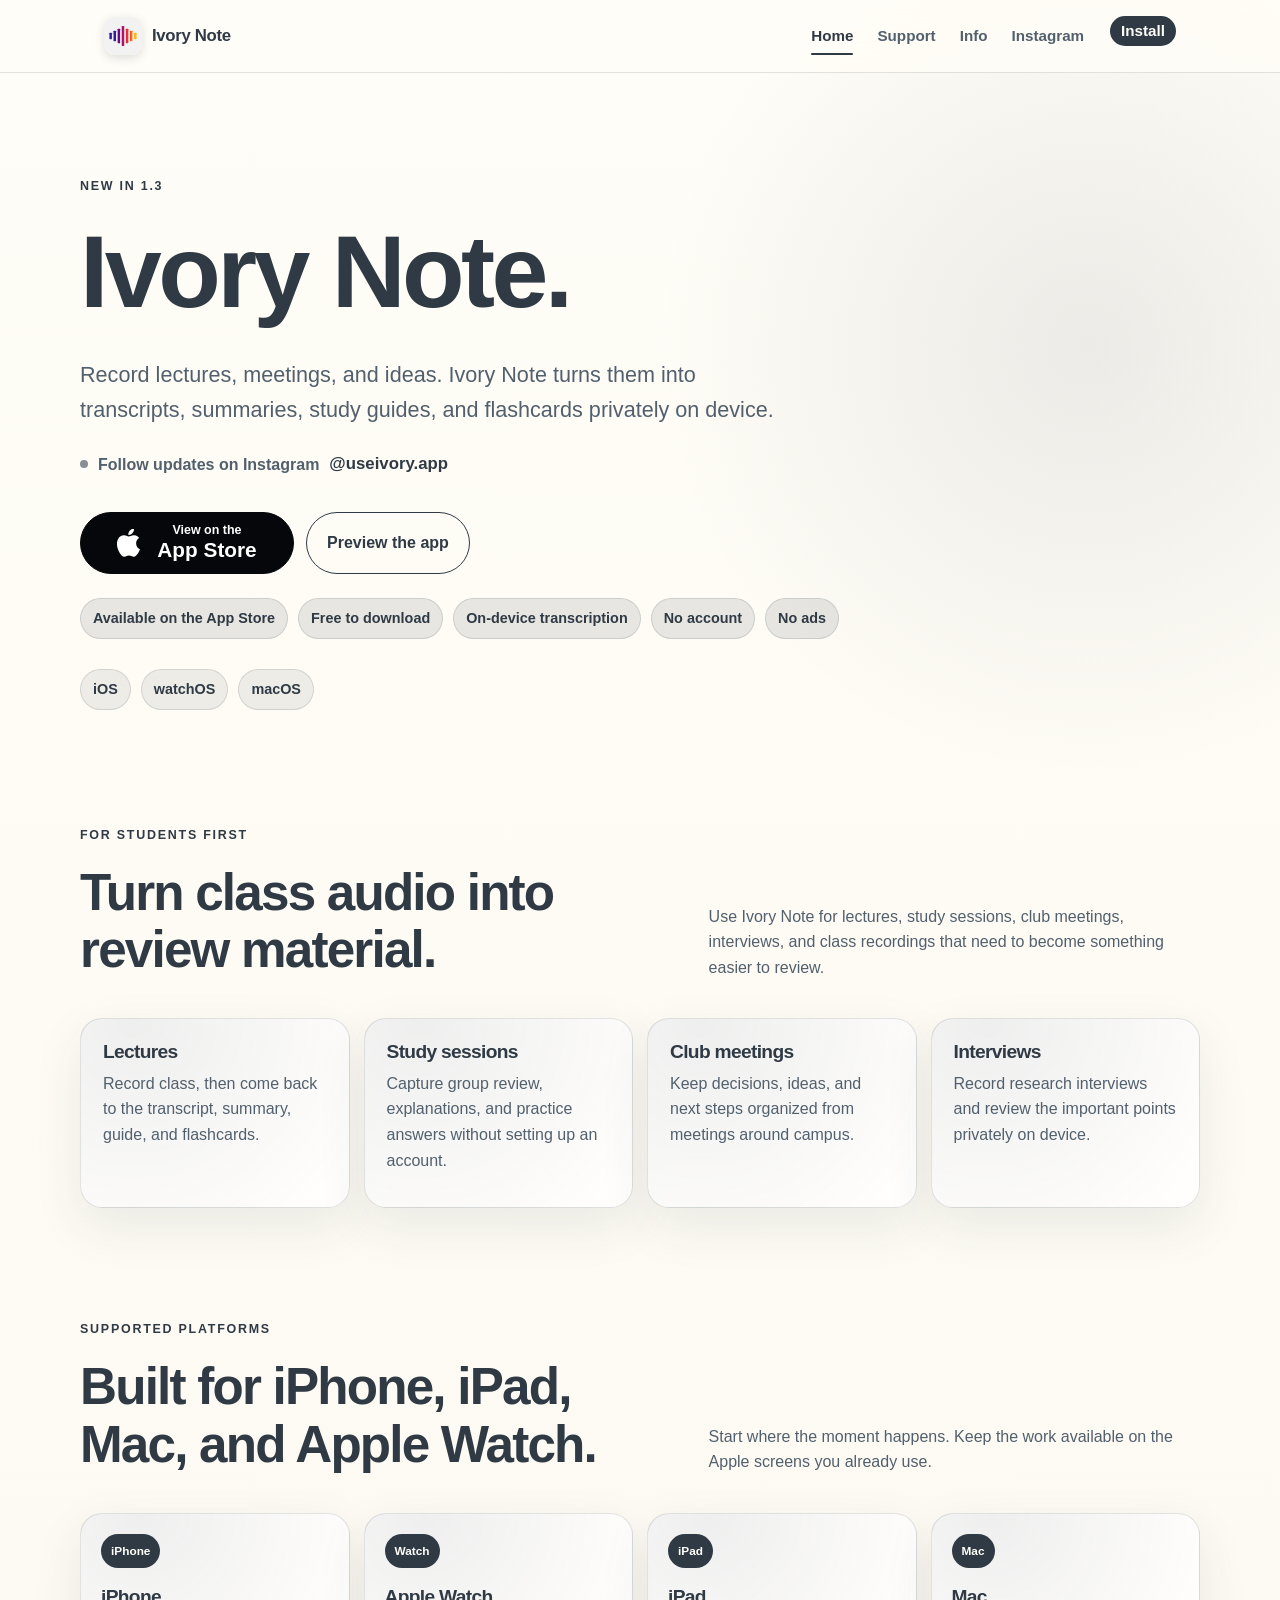
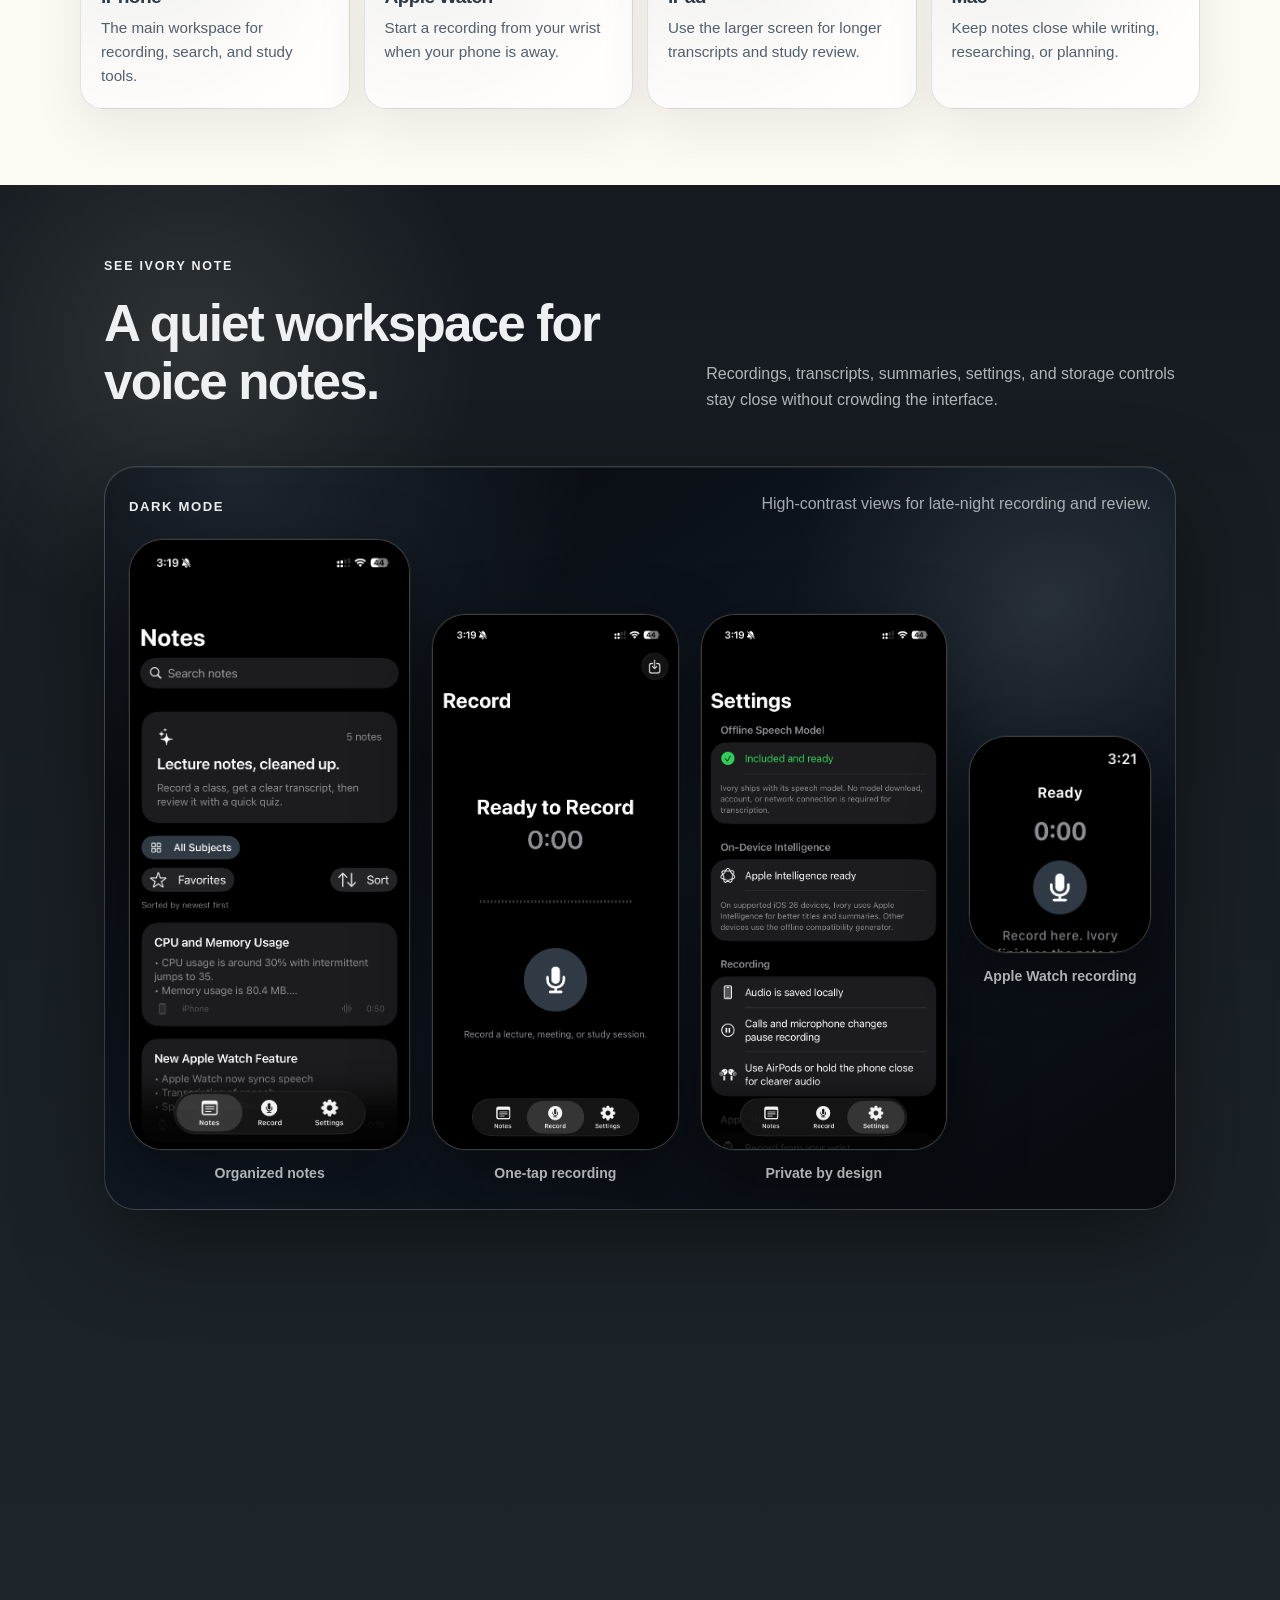
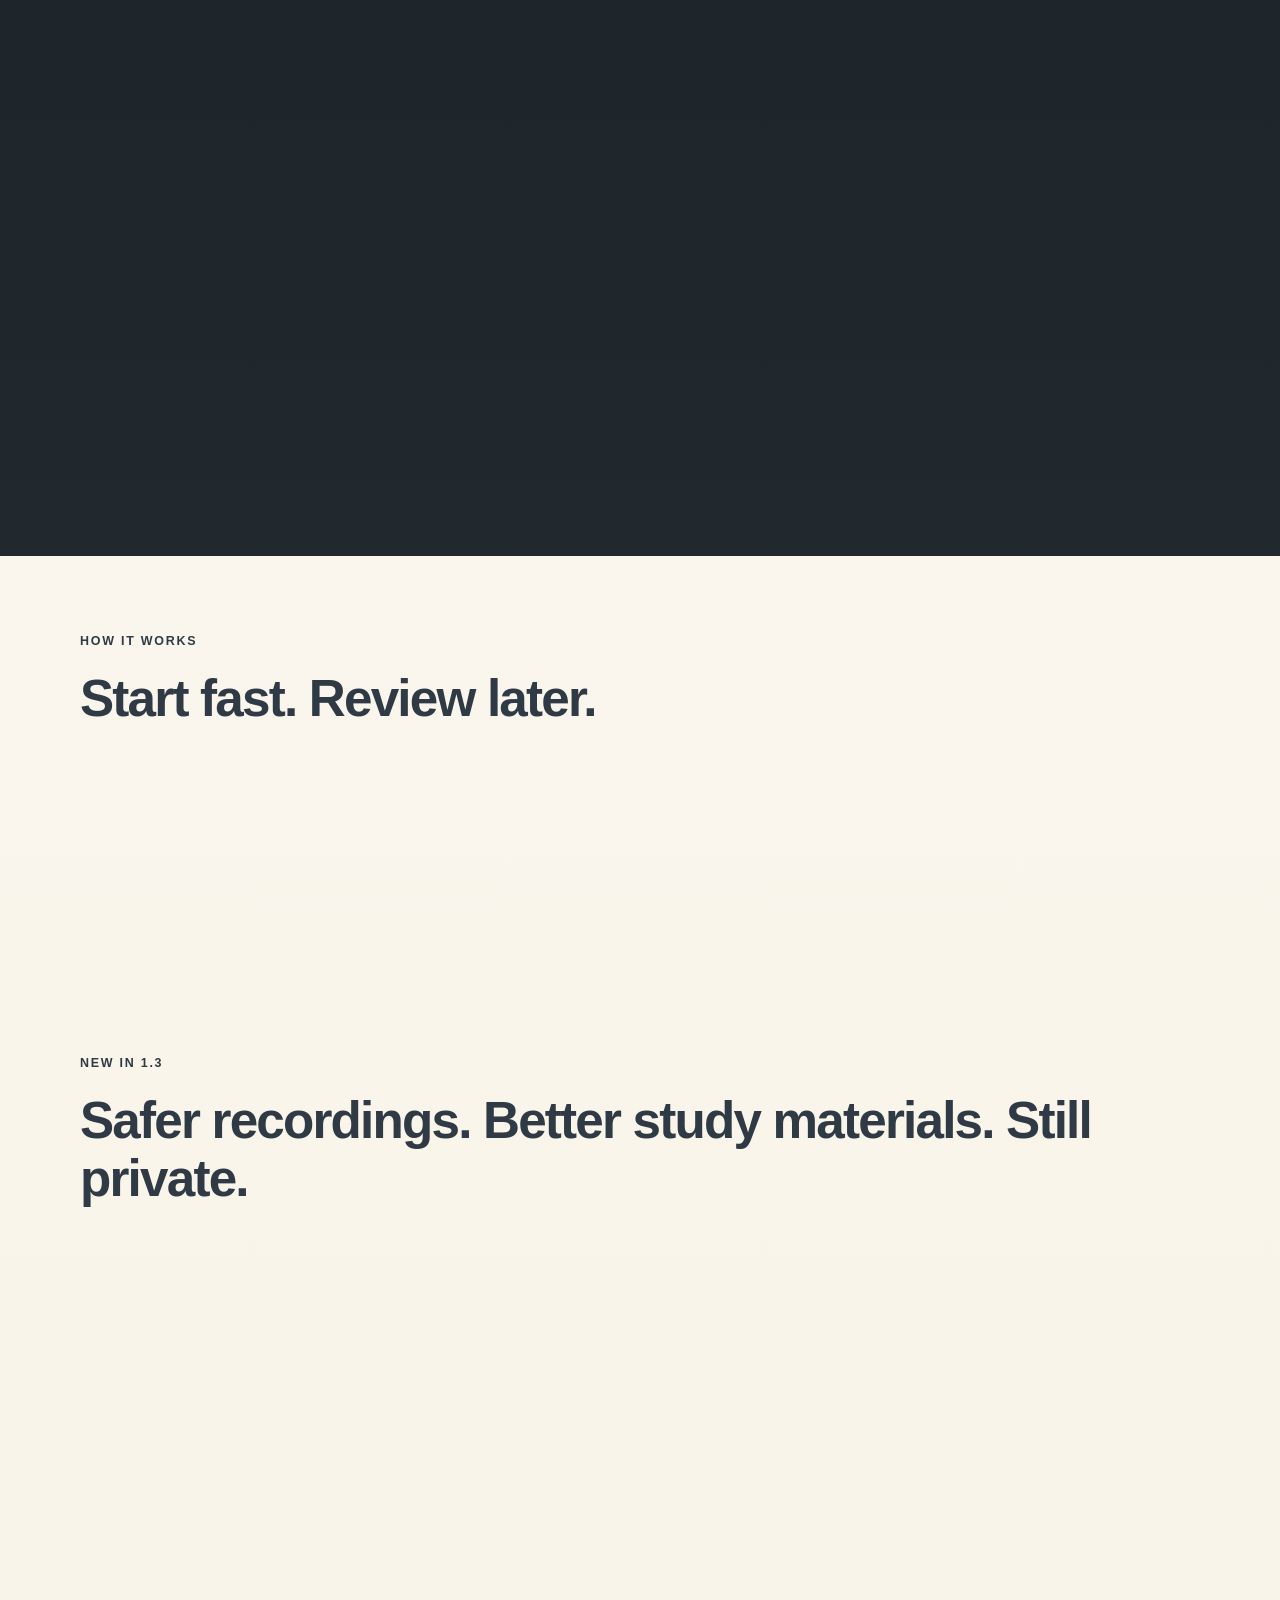
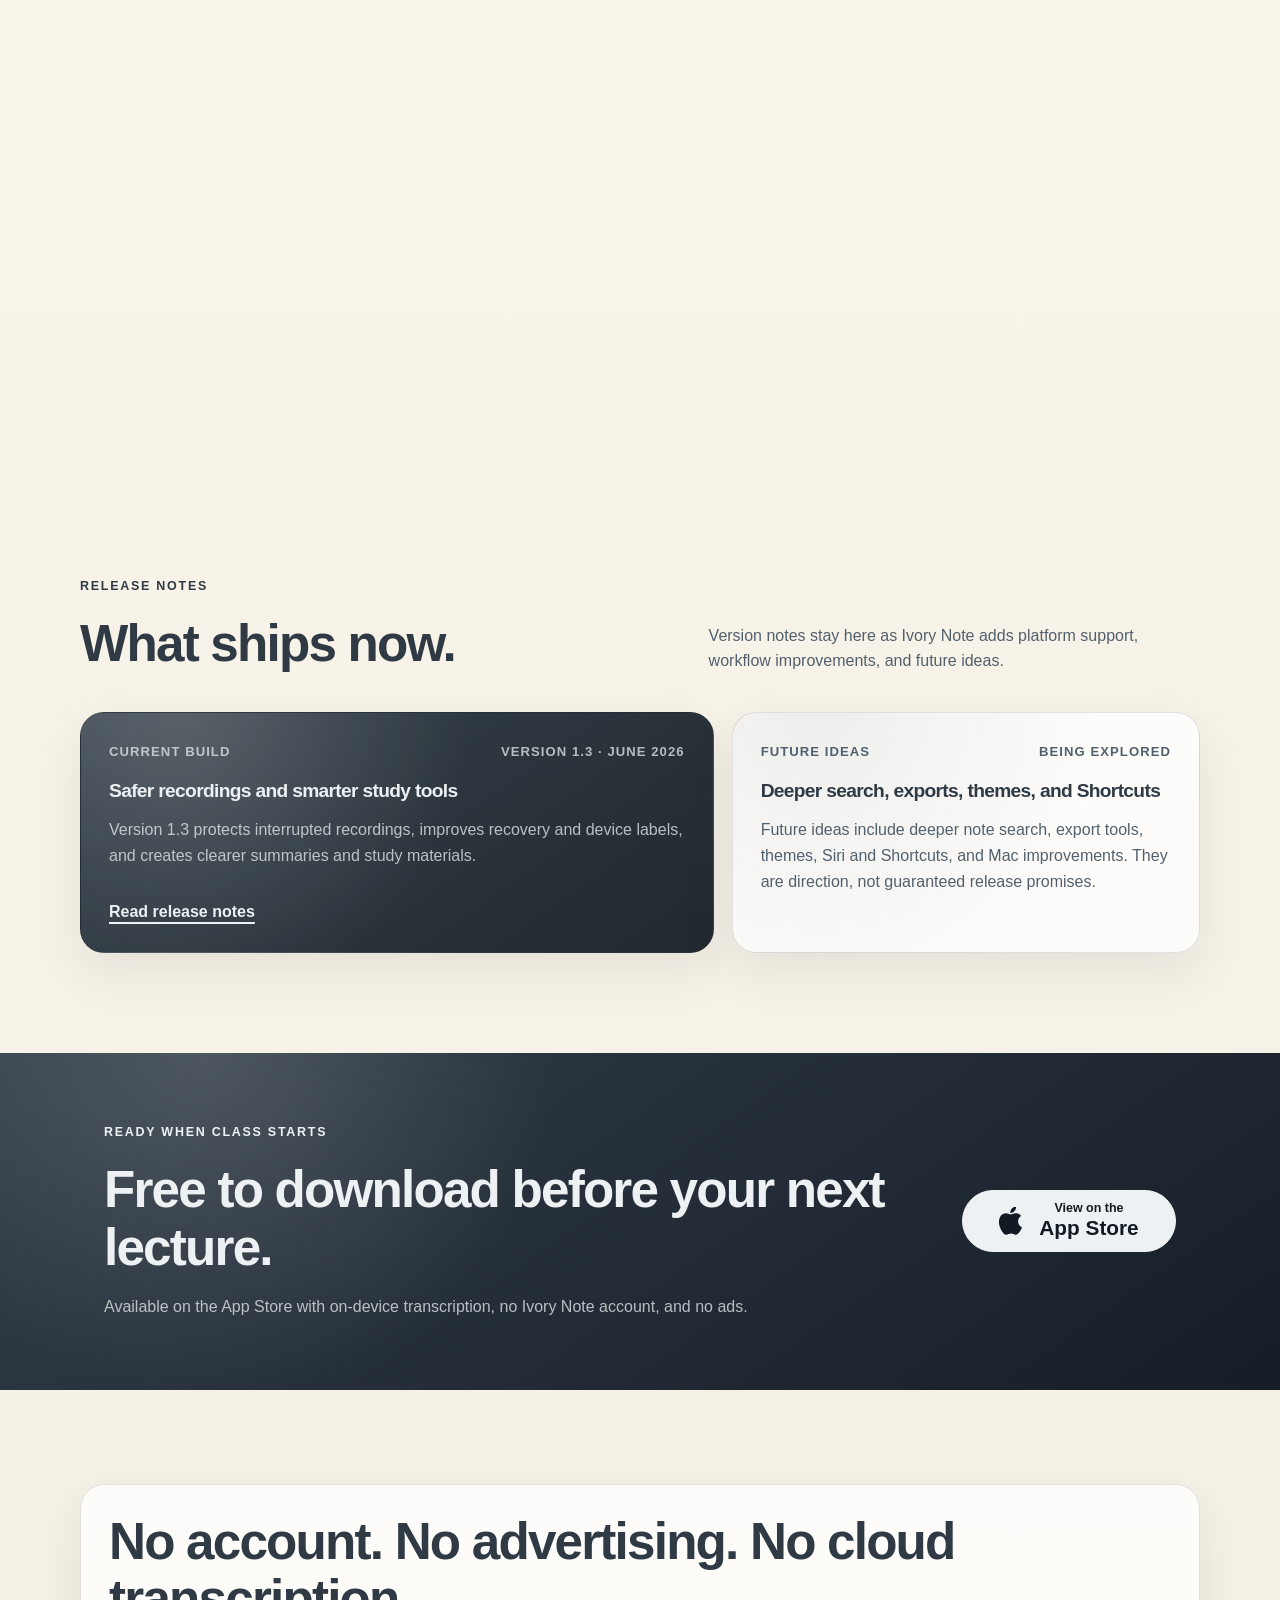
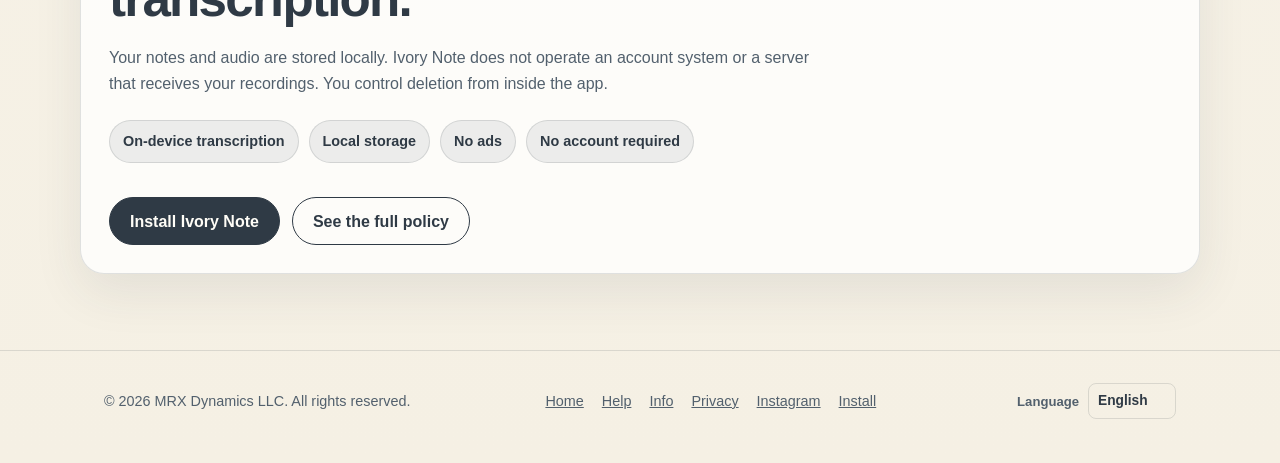
==== Website/index.html @ 7b474185 "Refine Instagram hero link" ====
<!doctype html>
<html lang="en">
<head>
    <!-- Google tag (gtag.js) -->
    <script async src="https://www.googletagmanager.com/gtag/js?id=GT-MQB8L4ZM"></script>
    <script>
        window.dataLayer = window.dataLayer || [];
        function gtag(){dataLayer.push(arguments);}
        gtag('js', new Date());

        gtag('config', 'GT-MQB8L4ZM');
    </script>
    <meta charset="utf-8">
    <meta name="viewport" content="width=device-width, initial-scale=1">
    <meta name="description" content="Install Ivory Note 1.3, a private multilingual voice-notes app for lectures, meetings, ideas, transcripts, summaries, study guides, and flashcards on device.">
    <meta name="theme-color" content="#2F3A45">
    <title>Ivory Note: Private Multilingual Voice Notes On-Device</title>
    <link rel="canonical" href="https://useivory.app/">
    <script type="application/ld+json">
        [
            {
                "@context": "https://schema.org",
                "@type": "WebPage",
                "url": "https://useivory.app/",
                "name": "Ivory Note: Private Multilingual Voice Notes On-Device",
                "inLanguage": "en-US",
                "image": "https://useivory.app/favicon-512.png?v=3",
                "description": "Install Ivory Note 1.3, a private multilingual voice-notes app for lectures, meetings, ideas, transcripts, summaries, study guides, and flashcards on device.",
                "potentialAction": {
                    "@type": "ViewAction",
                    "target": "https://useivory.app/"
                }
            },
            {
                "@context": "https://schema.org",
                "@type": "SoftwareApplication",
                "url": "https://useivory.app/",
                "name": "Ivory Note",
                "image": "https://useivory.app/favicon-512.png?v=3",
                "description": "Ivory Note is a private multilingual voice-notes app for lectures, meetings, ideas, transcripts, summaries, study guides, and flashcards kept on device.",
                "featureList": [
                    "Lecture and class recording",
                    "Private multilingual voice notes",
                    "Safer recording recovery",
                    "Transcript summaries",
                    "Study guides and flashcards",
                    "On-device study tools",
                    "Resume interrupted audio",
                    "No account required",
                    "No ads",
                    "Cross-platform support across Apple devices"
                ],
                "operatingSystem": "iOS, iPadOS, macOS, watchOS",
                "softwareVersion": "1.3",
                "applicationCategory": "Productivity",
                "sameAs": [
                    "https://www.instagram.com/useivory.app/"
                ]
            }
        ]
    </script>
    <link rel="icon" type="image/png" sizes="48x48" href="/favicon-48.png?v=3">
    <link rel="icon" type="image/png" sizes="192x192" href="/favicon-192.png?v=3">
    <link rel="apple-touch-icon" sizes="180x180" href="/apple-touch-icon.png?v=3">
    <link rel="manifest" href="/site.webmanifest?v=3">
    <link rel="sitemap" type="application/xml" href="/sitemap.xml">
    <link rel="alternate" type="text/plain" href="/llms.txt" title="llms.txt">
    <link rel="stylesheet" href="styles.css">
    <script src="localize.js" defer></script>
</head>
<body>
    <header class="site-header">
        <nav class="nav shell" aria-label="Main navigation">
            <a class="brand" href="/">
                <img class="brand-mark" src="Ivory-1.1.svg" alt="">
                Ivory Note
            </a>
            <div class="nav-links">
                <a data-i18n="nav.home" aria-current="page" href="/">Home</a>
                <a data-i18n="nav.support" href="/help">Help</a>
                <a href="/info">Info</a>
                <a href="https://www.instagram.com/useivory.app/" rel="me noopener">Instagram</a>
                <a class="nav-install" href="https://apps.apple.com/us/app/ivory-note/id6780518969">Install</a>
            </div>
        </nav>
    </header>

    <main>
        <section class="hero shell">
            <p class="eyebrow" data-i18n="home.new">New in Ivory Note 1.3</p>
            <h1>Ivory Note.</h1>
            <p class="lede" data-i18n="home.lede">
                Record lectures, meetings, and ideas. Ivory Note turns them into transcripts, summaries, study guides, and flashcards privately on device.
            </p>
            <a class="hero-social" href="https://www.instagram.com/useivory.app/" rel="me noopener" aria-label="Follow Ivory Note on Instagram at useivory.app">
                <span>Follow updates on Instagram</span>
                <strong>@useivory.app</strong>
            </a>
            <div class="actions">
                <a class="button app-store-button" href="https://apps.apple.com/us/app/ivory-note/id6780518969" aria-label="Download Ivory Note on the App Store">
                    <svg class="app-store-logo" viewBox="0 0 24 24" aria-hidden="true">
                        <path d="M16.42 12.36c-.03-3.05 2.49-4.51 2.6-4.58-1.42-2.08-3.64-2.37-4.42-2.4-1.88-.19-3.67 1.1-4.62 1.1-.96 0-2.44-1.07-4.01-1.04-2.06.03-3.96 1.2-5.02 3.04-2.14 3.72-.55 9.23 1.54 12.24 1.02 1.47 2.24 3.12 3.84 3.06 1.54-.06 2.12-.99 3.98-.99 1.86 0 2.38.99 4.01.96 1.65-.03 2.7-1.5 3.71-2.98 1.17-1.71 1.65-3.37 1.68-3.45-.04-.02-3.25-1.25-3.29-4.96ZM13.36 3.39c.85-1.03 1.42-2.46 1.26-3.89-1.22.05-2.7.81-3.57 1.84-.79.91-1.48 2.37-1.29 3.77 1.36.11 2.75-.69 3.6-1.72Z"/>
                    </svg>
                    <span class="app-store-copy">
                        <span class="app-store-kicker" data-app-store-kicker>Download on the</span>
                        <strong data-app-store-title>App Store</strong>
                    </span>
                </a>
                <a class="button secondary" href="#screenshots">Preview the app</a>
            </div>
            <div class="trust-strip" aria-label="Ivory Note trust signals">
                <span data-i18n="trust.appStore">Available on the App Store</span>
                <span data-i18n="trust.free">Free to download</span>
                <span data-i18n="trust.onDevice">On-device transcription</span>
                <span data-i18n="trust.noAccount">No account</span>
                <span data-i18n="trust.noAds">No ads</span>
            </div>
            <div class="availability-strip" aria-label="App availability">
                <span>iOS</span>
                <span>watchOS</span>
                <span>macOS</span>
            </div>
        </section>

        <section class="section shell student-section" aria-labelledby="students">
            <div class="section-heading">
                <div>
                    <p class="eyebrow" data-i18n="home.students.eyebrow">For students first</p>
                    <h2 id="students" data-i18n="home.students.title">Turn class audio into review material.</h2>
                </div>
                <p class="section-copy" data-i18n="home.students.body">
                    Use Ivory Note for lectures, study sessions, club meetings, interviews,
                    and class recordings that need to become something easier to review.
                </p>
            </div>
            <div class="student-grid">
                <article class="student-card">
                    <h3 data-i18n="home.students.lecture.title">Lectures</h3>
                    <p data-i18n="home.students.lecture.body">Record class, then come back to the transcript, summary, guide, and flashcards.</p>
                </article>
                <article class="student-card">
                    <h3 data-i18n="home.students.study.title">Study sessions</h3>
                    <p data-i18n="home.students.study.body">Capture group review, explanations, and practice answers without setting up an account.</p>
                </article>
                <article class="student-card">
                    <h3 data-i18n="home.students.clubs.title">Club meetings</h3>
                    <p data-i18n="home.students.clubs.body">Keep decisions, ideas, and next steps organized from meetings around campus.</p>
                </article>
                <article class="student-card">
                    <h3 data-i18n="home.students.interviews.title">Interviews</h3>
                    <p data-i18n="home.students.interviews.body">Record research interviews and review the important points privately on device.</p>
                </article>
            </div>
        </section>

        <section class="section shell platforms-section" aria-labelledby="platforms">
            <div class="section-heading">
                <div>
                    <p class="eyebrow">Supported platforms</p>
                    <h2 id="platforms">Built for iPhone, iPad, Mac, and Apple Watch.</h2>
                </div>
                <p class="section-copy">
                    Start where the moment happens. Keep the work available on the
                    Apple screens you already use.
                </p>
            </div>
            <div class="platform-grid" aria-label="Supported Apple platforms">
                <article class="platform-card">
                    <span class="platform-icon" aria-hidden="true">iPhone</span>
                    <h3>iPhone</h3>
                    <p>The main workspace for recording, search, and study tools.</p>
                </article>
                <article class="platform-card">
                    <span class="platform-icon" aria-hidden="true">Watch</span>
                    <h3>Apple Watch</h3>
                    <p>Start a recording from your wrist when your phone is away.</p>
                </article>
                <article class="platform-card">
                    <span class="platform-icon" aria-hidden="true">iPad</span>
                    <h3>iPad</h3>
                    <p>Use the larger screen for longer transcripts and study review.</p>
                </article>
                <article class="platform-card">
                    <span class="platform-icon" aria-hidden="true">Mac</span>
                    <h3>Mac</h3>
                    <p>Keep notes close while writing, researching, or planning.</p>
                </article>
            </div>
        </section>

        <section class="section screenshots-section" aria-labelledby="screenshots">
            <div class="shell">
                <div class="section-heading screenshots-heading">
                    <div>
                        <p class="eyebrow">See Ivory Note</p>
                        <h2 id="screenshots">A quiet workspace for voice notes.</h2>
                    </div>
                    <p class="section-copy">
                        Recordings, transcripts, summaries, settings, and storage
                        controls stay close without crowding the interface.
                    </p>
                </div>
                <div class="theme-showcase">
                    <div class="theme-panel theme-panel-dark">
                        <div class="theme-panel-header">
                            <p class="theme-eyebrow">Dark mode</p>
                            <p>High-contrast views for late-night recording and review.</p>
                        </div>
                        <div class="screenshots-grid dark-shots">
                            <figure class="phone-shot phone-shot-featured">
                                <img
                                    src="assets/screenshots/ivory-notes.png"
                                    alt="Ivory Note dark mode notes screen showing search, filters, and a list of saved notes."
                                    width="1206"
                                    height="2622"
                                >
                                <figcaption>Organized notes</figcaption>
                            </figure>
                            <figure class="phone-shot">
                                <img
                                    src="assets/screenshots/ivory-record.png"
                                    alt="Ivory Note dark mode record screen ready to start a new voice recording."
                                    width="1206"
                                    height="2622"
                                    loading="lazy"
                                >
                                <figcaption>One-tap recording</figcaption>
                            </figure>
                            <figure class="phone-shot">
                                <img
                                    src="assets/screenshots/ivory-settings.png"
                                    alt="Ivory Note dark mode settings screen showing offline speech model, on-device intelligence, and recording settings."
                                    width="1206"
                                    height="2622"
                                    loading="lazy"
                                >
                                <figcaption>Private by design</figcaption>
                            </figure>
                            <figure class="watch-shot">
                                <img
                                    src="assets/screenshots/ivory-watch.png"
                                    alt="Ivory Note Apple Watch recording screen ready to record."
                                    width="374"
                                    height="446"
                                    loading="lazy"
                                >
                                <figcaption>Apple Watch recording</figcaption>
                            </figure>
                        </div>
                    </div>
                    <div class="theme-panel theme-panel-light">
                        <div class="theme-panel-header">
                            <p class="theme-eyebrow">Light mode</p>
                            <p>The same focused workflow in a bright interface.</p>
                        </div>
                        <div class="screenshots-grid light-shots">
                            <figure class="phone-shot">
                                <img
                                    src="assets/screenshots/ivory-notes-light.png"
                                    alt="Ivory Note light mode notes screen showing search, filters, and saved notes."
                                    width="1206"
                                    height="2622"
                                    loading="lazy"
                                >
                                <figcaption>Notes in light mode</figcaption>
                            </figure>
                            <figure class="phone-shot">
                                <img
                                    src="assets/screenshots/ivory-record-light.png"
                                    alt="Ivory Note light mode record screen ready to start a new voice recording."
                                    width="1206"
                                    height="2622"
                                    loading="lazy"
                                >
                                <figcaption>Recording in light mode</figcaption>
                            </figure>
                            <figure class="phone-shot">
                                <img
                                    src="assets/screenshots/ivory-settings-light.png"
                                    alt="Ivory Note light mode settings screen showing offline speech model and recording settings."
                                    width="1206"
                                    height="2622"
                                    loading="lazy"
                                >
                                <figcaption>Settings in light mode</figcaption>
                            </figure>
                        </div>
                    </div>
                </div>
            </div>
        </section>

        <section class="section shell" aria-labelledby="how-it-works">
            <p class="eyebrow">How it works</p>
            <h2 id="how-it-works">Start fast. Review later.</h2>
            <div class="steps">
                <article class="step-card">
                    <span class="step-number">1</span>
                    <h3>Record</h3>
                    <p>Tap record before a lecture, study session, club meeting, interview, or quick idea.</p>
                </article>
                <article class="step-card">
                    <span class="step-number">2</span>
                    <h3>Transcribe</h3>
                    <p>Speech becomes text on device, with no Ivory Note account.</p>
                </article>
                <article class="step-card">
                    <span class="step-number">3</span>
                    <h3>Review</h3>
                    <p>Use the transcript, summary, study guide, and flashcards.</p>
                </article>
            </div>
        </section>

        <section class="section shell" aria-labelledby="built-for">
            <p class="eyebrow" data-i18n="home.new">New in 1.3</p>
            <h2 id="built-for" data-i18n="home.featuresTitle">Safer recordings. Better study materials. Still private.</h2>
            <div class="grid">
                <article class="card">
                    <h3 data-i18n="home.feature.transcription.title">Recording recovery</h3>
                    <p data-i18n="home.feature.transcription.body">Keep recording when you leave the app. After an interruption, resume or save without losing your audio.</p>
                </article>
                <article class="card">
                    <h3 data-i18n="home.feature.titles.title">Sharper study materials</h3>
                    <p data-i18n="home.feature.titles.body">Improved titles, summaries, study guides, and flashcards focus on the most useful parts of your recording.</p>
                </article>
                <article class="card">
                    <h3 data-i18n="home.feature.languages.title">Correct device details</h3>
                    <p data-i18n="home.feature.languages.body">Recordings made on iPad are now identified correctly, with clearer source information across your notes.</p>
                </article>
            </div>
        </section>

        <section class="section shell" aria-labelledby="preview">
            <div class="section-heading">
                <div>
                    <p class="eyebrow">Preview</p>
                    <h2 id="preview">More than an audio file.</h2>
                </div>
                <p class="section-copy">
                    Each note keeps the context you need: source, duration,
                    transcript, summary, and study tools.
                </p>
            </div>
            <div class="preview-grid">
                <article class="screen-card large-screen">
                    <div class="screen-topline">
                        <span>Today</span>
                        <span>iPhone</span>
                    </div>
                    <h3>History lecture</h3>
                    <p>Summary, transcript, duration, file size, source, and study tools stay together.</p>
                    <div class="waveform" aria-hidden="true">
                        <span></span><span></span><span></span><span></span><span></span><span></span>
                    </div>
                </article>
                <article class="screen-card">
                    <h3>Sort by subject</h3>
                    <p>Keep classes, club meetings, interviews, ideas, and personal notes easy to browse.</p>
                </article>
                <article class="screen-card">
                    <h3>Watch recording</h3>
                    <p>Start on Apple Watch, then send the audio back to iPhone for review.</p>
                </article>
            </div>
        </section>

        <section class="section shell release-summary" aria-labelledby="versions">
            <div class="section-heading">
                <div>
                    <p class="eyebrow">Release notes</p>
                    <h2 id="versions">What ships now.</h2>
                </div>
                <p class="section-copy">
                    Version notes stay here as Ivory Note adds platform support,
                    workflow improvements, and future ideas.
                </p>
            </div>
            <div class="version-grid">
                <article class="version-card version-card-featured">
                    <div class="version-meta">
                        <span data-i18n="release.current">Current build</span>
                        <span data-i18n="release.version">Version 1.3 · June 2026</span>
                    </div>
                    <h3 data-i18n="release.title">Safer recordings and smarter study tools</h3>
                    <p data-i18n="release.body">
                        Version 1.3 protects interrupted recordings, improves recovery and
                        device labels, and creates clearer summaries and study materials.
                    </p>
                    <a class="text-link" href="/info#versions">Read release notes</a>
                </article>
                <article class="version-card">
                    <div class="version-meta">
                        <span data-i18n="future.label">Future ideas</span>
                        <span data-i18n="future.status">Being explored</span>
                    </div>
                    <h3 data-i18n="future.title">Deeper search, exports, themes, and Shortcuts</h3>
                    <p>
                        Future ideas include deeper note search, export tools, themes,
                        Siri and Shortcuts, and Mac improvements. They are direction,
                        not guaranteed release promises.
                    </p>
                </article>
            </div>
        </section>

        <section class="section install-band" aria-labelledby="install-now">
            <div class="shell install-band-inner">
                <div>
                    <p class="eyebrow">Ready when class starts</p>
                    <h2 id="install-now">Free to download before your next lecture.</h2>
                    <p class="section-copy">
                        Available on the App Store with on-device transcription, no
                        Ivory Note account, and no ads.
                    </p>
                </div>
                <a class="button app-store-button app-store-button-light" href="https://apps.apple.com/us/app/ivory-note/id6780518969" aria-label="Download Ivory Note on the App Store">
                    <svg class="app-store-logo" viewBox="0 0 24 24" aria-hidden="true">
                        <path d="M16.42 12.36c-.03-3.05 2.49-4.51 2.6-4.58-1.42-2.08-3.64-2.37-4.42-2.4-1.88-.19-3.67 1.1-4.62 1.1-.96 0-2.44-1.07-4.01-1.04-2.06.03-3.96 1.2-5.02 3.04-2.14 3.72-.55 9.23 1.54 12.24 1.02 1.47 2.24 3.12 3.84 3.06 1.54-.06 2.12-.99 3.98-.99 1.86 0 2.38.99 4.01.96 1.65-.03 2.7-1.5 3.71-2.98 1.17-1.71 1.65-3.37 1.68-3.45-.04-.02-3.25-1.25-3.29-4.96ZM13.36 3.39c.85-1.03 1.42-2.46 1.26-3.89-1.22.05-2.7.81-3.57 1.84-.79.91-1.48 2.37-1.29 3.77 1.36.11 2.75-.69 3.6-1.72Z"/>
                    </svg>
                    <span class="app-store-copy">
                        <span class="app-store-kicker" data-app-store-kicker>Download on the</span>
                        <strong data-app-store-title>App Store</strong>
                    </span>
                </a>
            </div>
        </section>

        <section class="section shell" aria-labelledby="privacy-first">
            <div class="card">

                <h2 id="privacy-first" data-i18n="home.privacy.title">Private by default.</h2>
                <p class="section-copy" data-i18n="home.privacy.body">
                    Your audio and notes stay local. Ivory Note has no account
                    system, no ads, and no server that receives your recordings.
                </p>
                <div class="privacy-proof" aria-label="Privacy highlights">
                    <span>On-device transcription</span>
                    <span>Local storage</span>
                    <span>No ads</span>
                    <span>No account required</span>
                </div>
                <div class="actions">
                    <a class="button primary" href="https://apps.apple.com/us/app/ivory-note/id6780518969">Install Ivory Note</a>
                    <a class="button secondary" data-i18n="home.privacy.link" href="/privacy">See the full policy</a>
                </div>
            </div>
        </section>
    </main>

    <a class="sticky-install" href="https://apps.apple.com/us/app/ivory-note/id6780518969">Install Ivory Note</a>

    <footer class="site-footer">
        <div class="footer-row shell">
            <span>© 2026 MRX Dynamics LLC. All rights reserved.</span>
            <div class="footer-links">
                <a href="/">Home</a>
                <a href="/help">Help</a>
                <a href="/info">Info</a>
                <a href="/privacy">Privacy</a>
                <a href="https://www.instagram.com/useivory.app/" rel="me noopener">Instagram</a>
                <a href="https://apps.apple.com/us/app/ivory-note/id6780518969">Install</a>
            </div>
            <label class="footer-language">
                <span>Language</span>
                <select data-language-picker aria-label="Website language">
                    <option value="en">English</option><option value="es">Español</option><option value="fr">Français</option><option value="de">Deutsch</option><option value="pt">Português</option><option value="zh-Hans">简体中文</option><option value="ru">Русский</option>
                </select>
            </label>
        </div>
    </footer>
    <script src="motion.js"></script>
</body>
</html>
---- Website/styles.css ----
:root {
    color-scheme: light dark;
    --ink: #2f3a45;
    --ink-soft: #52606d;
    --paper: #fffdf7;
    --paper-deep: #f5f0e4;
    --line: rgba(47, 58, 69, 0.14);
    --card: rgba(255, 255, 255, 0.78);
    --shadow: 0 18px 50px rgba(47, 58, 69, 0.09);
    --shadow-lift: 0 26px 70px rgba(47, 58, 69, 0.14);
    --motion: 420ms cubic-bezier(0.2, 0.8, 0.2, 1);
    --radius: 24px;
}

* {
    box-sizing: border-box;
}

html {
    scroll-behavior: smooth;
}

body {
    margin: 0;
    background:
        radial-gradient(circle at 85% 5%, rgba(47, 58, 69, 0.09), transparent 27rem),
        linear-gradient(180deg, var(--paper), var(--paper-deep));
    color: var(--ink);
    font-family: -apple-system, BlinkMacSystemFont, "SF Pro Text", "Helvetica Neue", sans-serif;
    line-height: 1.6;
    min-height: 100vh;
    overflow-x: hidden;
}

a {
    color: inherit;
}

.shell {
    margin: 0 auto;
    max-width: 1120px;
    padding: 0 24px;
}

.site-header {
    backdrop-filter: blur(18px);
    background: rgba(255, 253, 247, 0.82);
    border-bottom: 1px solid var(--line);
    position: sticky;
    top: 0;
    transition: background-color var(--motion), border-color var(--motion);
    z-index: 10;
}

.nav {
    align-items: center;
    display: flex;
    justify-content: space-between;
    min-height: 72px;
}

.brand {
    align-items: center;
    display: inline-flex;
    font-size: 1.05rem;
    font-weight: 750;
    gap: 10px;
    letter-spacing: -0.02em;
    text-decoration: none;
    transition: opacity var(--motion), transform var(--motion);
}

.brand:hover {
    opacity: 0.82;
    transform: translateY(-1px);
}

.brand-mark {
    border-radius: 11px;
    display: block;
    height: 38px;
    object-fit: cover;
    box-shadow: 0 3px 10px rgba(47, 58, 69, 0.16);
    transition: box-shadow var(--motion), transform var(--motion);
    width: 38px;
}

.brand:hover .brand-mark {
    box-shadow: 0 8px 22px rgba(47, 58, 69, 0.2);
    transform: scale(1.04);
}

.nav-links {
    align-items: center;
    display: flex;
    gap: 24px;
}

[data-language-picker] {
    appearance: none;
    background: var(--card);
    border: 1px solid var(--line);
    border-radius: 8px;
    color: var(--ink);
    cursor: pointer;
    flex: 0 0 auto;
    font: inherit;
    font-size: 0.86rem;
    font-weight: 650;
    max-width: 126px;
    padding: 7px 9px;
}

.nav-links a {
    color: var(--ink-soft);
    font-size: 0.95rem;
    font-weight: 600;
    position: relative;
    text-decoration: none;
    transition: color var(--motion);
}

.nav-links a:hover,
.nav-links a[aria-current="page"] {
    color: var(--ink);
}

.nav-links a::after {
    background: currentColor;
    border-radius: 999px;
    bottom: -7px;
    content: "";
    height: 2px;
    left: 0;
    opacity: 0;
    position: absolute;
    transform: scaleX(0.62);
    transform-origin: center;
    transition: opacity var(--motion), transform var(--motion);
    width: 100%;
}

.nav-links a:hover::after,
.nav-links a[aria-current="page"]::after {
    opacity: 1;
    transform: scaleX(1);
}

.nav-links .nav-install {
    align-items: center;
    background: var(--ink);
    border-radius: 999px;
    color: var(--paper);
    display: inline-flex;
    line-height: 1;
    margin-left: 2px;
    min-height: 30px;
    padding: 5px 11px;
    transform: translateY(-5px);
    transition:
        background-color var(--motion),
        box-shadow var(--motion),
        color var(--motion),
        transform var(--motion);
}

.nav-links .nav-install:hover {
    box-shadow: 0 8px 20px rgba(47, 58, 69, 0.16);
    color: var(--paper);
    transform: translateY(-6px);
}

.nav-links .nav-install::after {
    display: none;
}

.hero {
    padding: 104px 0 80px;
}

.eyebrow {
    font-size: 0.78rem;
    font-weight: 750;
    letter-spacing: 0.14em;
    margin: 0 0 18px;
    text-transform: uppercase;
}

h1,
h2,
h3 {
    letter-spacing: -0.035em;
    line-height: 1.12;
}

h1 {
    font-size: clamp(3.1rem, 8vw, 6.6rem);
    margin: 0;
    max-width: 900px;
}

h2 {
    font-size: clamp(2rem, 4vw, 3.2rem);
    margin: 0 0 18px;
}

h3 {
    font-size: 1.2rem;
    margin: 0 0 8px;
}

.lede {
    color: var(--ink-soft);
    font-size: clamp(1.1rem, 2.2vw, 1.35rem);
    margin: 28px 0 0;
    max-width: 700px;
}

.actions {
    display: flex;
    flex-wrap: wrap;
    gap: 12px;
    margin-top: 34px;
}

.hero-social {
    align-items: center;
    color: var(--ink-soft);
    display: inline-flex;
    flex-wrap: wrap;
    font-size: 1rem;
    gap: 8px 10px;
    margin-top: 24px;
    max-width: 100%;
    text-decoration: none;
    transition: color var(--motion), transform var(--motion);
}

.hero-social:hover {
    color: var(--ink);
    transform: translateY(-2px);
}

.hero-social::before {
    background: currentColor;
    border-radius: 999px;
    content: "";
    height: 8px;
    opacity: 0.7;
    width: 8px;
}

.hero-social span {
    font-weight: 700;
}

.hero-social strong {
    color: var(--ink);
    font-size: 1.05rem;
    font-weight: 850;
    letter-spacing: 0;
}

.button {
    align-items: center;
    border: 1px solid var(--ink);
    border-radius: 999px;
    display: inline-flex;
    font-weight: 700;
    justify-content: center;
    line-height: 1.1;
    min-height: 48px;
    padding: 12px 20px;
    text-align: center;
    text-decoration: none;
    transition:
        background-color var(--motion),
        border-color var(--motion),
        box-shadow var(--motion),
        color var(--motion),
        transform var(--motion);
}

.button:hover {
    box-shadow: 0 12px 30px rgba(47, 58, 69, 0.16);
    transform: translateY(-2px);
}

.button:active {
    transform: translateY(0) scale(0.98);
}

.button.primary {
    background: var(--ink);
    color: var(--paper);
}

.button.secondary {
    background: transparent;
}

.app-store-button {
    align-items: center;
    background: #05070a;
    border-color: #05070a;
    color: #fff;
    display: inline-flex;
    gap: 12px;
    justify-content: center;
    line-height: 1.08;
    min-height: 62px;
    min-width: 214px;
    padding: 10px 22px 11px;
}

.app-store-logo {
    display: block;
    fill: currentColor;
    flex: 0 0 auto;
    height: 28px;
    width: 28px;
}

.app-store-copy {
    display: flex;
    flex-direction: column;
    gap: 1px;
    min-width: 0;
}

.app-store-button .app-store-kicker {
    font-size: 0.78rem;
    font-weight: 650;
}

.app-store-button strong {
    font-size: 1.3rem;
    font-weight: 850;
    letter-spacing: 0;
    white-space: nowrap;
}

.app-store-button:hover {
    background: #111923;
    color: #fff;
}

.availability-strip {
    align-items: center;
    display: flex;
    flex-wrap: wrap;
    gap: 10px;
    margin-top: 30px;
    max-width: 780px;
}

.trust-strip {
    align-items: center;
    display: flex;
    flex-wrap: wrap;
    gap: 10px;
    margin-top: 24px;
    max-width: 860px;
}

.availability-strip span,
.trust-strip span {
    background: rgba(47, 58, 69, 0.08);
    border: 1px solid var(--line);
    border-radius: 999px;
    color: var(--ink);
    font-size: 0.9rem;
    font-weight: 750;
    padding: 8px 12px;
}

.trust-strip span {
    background: rgba(47, 58, 69, 0.11);
}

.student-section {
    padding-top: 0;
}

.student-grid {
    display: grid;
    gap: 14px;
    grid-template-columns: repeat(4, minmax(0, 1fr));
}

.student-card {
    background:
        radial-gradient(circle at 20% 0%, rgba(47, 58, 69, 0.08), transparent 16rem),
        var(--card);
    border: 1px solid var(--line);
    border-radius: 22px;
    box-shadow: var(--shadow);
    min-height: 190px;
    padding: 22px;
    transition:
        border-color var(--motion),
        box-shadow var(--motion),
        transform var(--motion);
}

.student-card p {
    color: var(--ink-soft);
    margin: 0;
}

.platforms-section {
    padding-top: 8px;
}

.platform-grid {
    display: grid;
    gap: 14px;
    grid-template-columns: repeat(4, minmax(0, 1fr));
}

.platform-card {
    background:
        radial-gradient(circle at 22% 0%, rgba(47, 58, 69, 0.08), transparent 14rem),
        var(--card);
    border: 1px solid var(--line);
    border-radius: 22px;
    box-shadow: var(--shadow);
    min-height: 186px;
    padding: 20px;
    transition:
        border-color var(--motion),
        box-shadow var(--motion),
        transform var(--motion);
}

.platform-card:hover {
    border-color: rgba(47, 58, 69, 0.24);
    box-shadow: var(--shadow-lift);
    transform: translateY(-4px);
}

.platform-icon {
    align-items: center;
    background: var(--ink);
    border-radius: 999px;
    color: var(--paper);
    display: inline-flex;
    font-size: 0.74rem;
    font-weight: 850;
    height: 34px;
    justify-content: center;
    letter-spacing: 0;
    margin-bottom: 18px;
    min-width: 34px;
    padding: 0 10px;
}

.platform-card p {
    color: var(--ink-soft);
    font-size: 0.95rem;
    margin: 0;
}

.grid {
    display: grid;
    gap: 18px;
    grid-template-columns: repeat(3, 1fr);
}

.card {
    background: var(--card);
    border: 1px solid var(--line);
    border-radius: var(--radius);
    box-shadow: var(--shadow);
    padding: 28px;
    transition:
        border-color var(--motion),
        box-shadow var(--motion),
        transform var(--motion);
}

.card:hover,
.step-card:hover,
.screen-card:hover,
.student-card:hover,
.platform-card:hover,
.document section:hover,
.faq details:hover,
.version-card:hover,
.version-row:hover {
    border-color: rgba(47, 58, 69, 0.24);
    box-shadow: var(--shadow-lift);
    transform: translateY(-4px);
}

.card p {
    color: var(--ink-soft);
    margin-bottom: 0;
}

.section {
    padding: 36px 0 76px;
}

.section-copy {
    color: var(--ink-soft);
    max-width: 720px;
}

.section-heading {
    align-items: end;
    display: grid;
    gap: 28px;
    grid-template-columns: minmax(0, 1.1fr) minmax(280px, 0.9fr);
    margin-bottom: 22px;
}

.screenshots-section {
    background:
        radial-gradient(circle at 15% 8%, rgba(255, 253, 247, 0.1), transparent 18rem),
        linear-gradient(180deg, rgba(16, 22, 27, 0.98), rgba(24, 32, 39, 0.96));
    color: #eef1f3;
    margin: 0 0 40px;
    overflow: hidden;
    padding: 72px 0 84px;
}

.screenshots-section .eyebrow,
.screenshots-section h2 {
    color: #eef1f3;
}

.screenshots-section .section-copy {
    color: rgba(238, 241, 243, 0.72);
}

.screenshots-heading {
    margin-bottom: 0;
}

.theme-showcase {
    display: grid;
    gap: 22px;
    margin-top: 38px;
}

.theme-panel {
    border-radius: 32px;
    overflow: hidden;
    padding: 24px;
}

.theme-panel-dark {
    background:
        radial-gradient(circle at 12% 0%, rgba(115, 139, 164, 0.22), transparent 22rem),
        radial-gradient(circle at 88% 18%, rgba(238, 241, 243, 0.1), transparent 16rem),
        linear-gradient(145deg, #05070a, #111923 54%, #06090d);
    border: 1px solid rgba(238, 241, 243, 0.2);
    box-shadow:
        inset 0 1px 0 rgba(255, 255, 255, 0.08),
        0 34px 90px rgba(0, 0, 0, 0.42);
}

.theme-panel-light {
    background:
        radial-gradient(circle at 12% 0%, rgba(115, 139, 164, 0.22), transparent 22rem),
        radial-gradient(circle at 88% 18%, rgba(238, 241, 243, 0.1), transparent 16rem),
        linear-gradient(145deg, #05070a, #111923 54%, #06090d);
    border: 1px solid rgba(238, 241, 243, 0.2);
    box-shadow:
        inset 0 1px 0 rgba(255, 255, 255, 0.08),
        0 34px 90px rgba(0, 0, 0, 0.42);
}

.theme-panel-header {
    align-items: end;
    display: flex;
    gap: 18px;
    justify-content: space-between;
    margin-bottom: 22px;
}

.theme-panel-header p {
    margin: 0;
}

.theme-panel-dark .theme-panel-header p:not(.theme-eyebrow) {
    color: rgba(238, 241, 243, 0.68);
}

.theme-panel-light .theme-panel-header p:not(.theme-eyebrow) {
    color: rgba(238, 241, 243, 0.68);
}

.theme-eyebrow {
    font-size: 0.82rem;
    font-weight: 800;
    letter-spacing: 0.12em;
    text-transform: uppercase;
}

.theme-panel-light .theme-eyebrow {
    color: #eef1f3;
}

.screenshots-grid {
    align-items: end;
    display: grid;
    gap: 22px;
}

.dark-shots {
    grid-template-columns: 1.05fr 0.92fr 0.92fr 0.68fr;
}

.light-shots {
    align-items: start;
    grid-template-columns: repeat(3, minmax(0, 1fr));
}

.phone-shot,
.watch-shot {
    margin: 0;
}

.phone-shot {
    min-width: 0;
}

.phone-shot img,
.watch-shot img {
    display: block;
    height: auto;
    width: 100%;
}

.phone-shot img {
    aspect-ratio: 1206 / 2622;
    background: #050505;
    border: 1px solid rgba(238, 241, 243, 0.24);
    border-radius: 34px;
    box-shadow:
        0 0 0 1px rgba(255, 255, 255, 0.04),
        0 30px 78px rgba(0, 0, 0, 0.48);
    object-fit: cover;
}

.theme-panel-light .phone-shot img {
    background: #f5f6fa;
    border-color: rgba(47, 58, 69, 0.14);
    box-shadow:
        0 0 0 1px rgba(255, 255, 255, 0.8),
        0 26px 62px rgba(47, 58, 69, 0.18);
}

.phone-shot-featured {
    transform: translateY(-22px);
}

.watch-shot {
    align-self: center;
}

.watch-shot img {
    aspect-ratio: 374 / 446;
    background: #050505;
    border: 1px solid rgba(238, 241, 243, 0.24);
    border-radius: 38px;
    box-shadow:
        0 0 0 1px rgba(255, 255, 255, 0.04),
        0 24px 58px rgba(0, 0, 0, 0.44);
    object-fit: cover;
}

.phone-shot figcaption,
.watch-shot figcaption {
    color: rgba(238, 241, 243, 0.72);
    font-size: 0.88rem;
    font-weight: 700;
    margin-top: 12px;
    text-align: center;
}

.theme-panel-light .phone-shot figcaption {
    color: rgba(238, 241, 243, 0.72);
}

.steps {
    counter-reset: step;
    display: grid;
    gap: 18px;
    grid-template-columns: repeat(3, 1fr);
}

.step-card {
    background: linear-gradient(180deg, rgba(255, 255, 255, 0.84), rgba(255, 253, 247, 0.58));
    border: 1px solid var(--line);
    border-radius: var(--radius);
    box-shadow: var(--shadow);
    padding: 26px;
    transition:
        border-color var(--motion),
        box-shadow var(--motion),
        transform var(--motion);
}

.step-number {
    align-items: center;
    background: var(--ink);
    border-radius: 999px;
    color: var(--paper);
    display: inline-flex;
    font-size: 0.88rem;
    font-weight: 800;
    height: 34px;
    justify-content: center;
    margin-bottom: 20px;
    width: 34px;
}

.step-card p,
.screen-card p {
    color: var(--ink-soft);
    margin-bottom: 0;
}

.preview-grid {
    display: grid;
    gap: 18px;
    grid-template-columns: minmax(0, 1.35fr) minmax(220px, 0.8fr);
}

.screen-card {
    background:
        radial-gradient(circle at 20% 0%, rgba(47, 58, 69, 0.1), transparent 18rem),
        var(--card);
    border: 1px solid var(--line);
    border-radius: 30px;
    box-shadow: var(--shadow);
    min-height: 210px;
    padding: 28px;
    transition:
        border-color var(--motion),
        box-shadow var(--motion),
        transform var(--motion);
}

.large-screen {
    grid-row: span 2;
    min-height: 438px;
}

.screen-topline {
    color: var(--ink-soft);
    display: flex;
    font-size: 0.88rem;
    font-weight: 700;
    justify-content: space-between;
    margin-bottom: 84px;
}

.waveform {
    align-items: center;
    display: flex;
    gap: 10px;
    margin-top: 76px;
}

.waveform span {
    animation: waveformPulse 1.55s ease-in-out infinite;
    background: var(--ink);
    border-radius: 999px;
    display: block;
    height: 54px;
    opacity: 0.86;
    width: 12px;
}

.waveform span:nth-child(1) {
    animation-delay: 0ms;
}

.waveform span:nth-child(2),
.waveform span:nth-child(5) {
    animation-delay: 90ms;
    height: 92px;
}

.waveform span:nth-child(3) {
    animation-delay: 180ms;
    height: 128px;
}

.waveform span:nth-child(4) {
    animation-delay: 270ms;
    height: 74px;
}

.waveform span:nth-child(6) {
    animation-delay: 360ms;
}

.privacy-proof {
    display: flex;
    flex-wrap: wrap;
    gap: 10px;
    margin-top: 24px;
}

.privacy-proof span {
    background: rgba(47, 58, 69, 0.08);
    border: 1px solid var(--line);
    border-radius: 999px;
    color: var(--ink);
    font-size: 0.9rem;
    font-weight: 700;
    padding: 9px 13px;
    transition: background-color var(--motion), transform var(--motion);
}

.privacy-proof span:hover {
    background: rgba(47, 58, 69, 0.12);
    transform: translateY(-2px);
}

.release-summary {
    padding-top: 18px;
}

.install-band {
    background:
        radial-gradient(circle at 16% 0%, rgba(238, 241, 243, 0.16), transparent 22rem),
        linear-gradient(145deg, rgba(47, 58, 69, 0.98), rgba(17, 25, 35, 0.98));
    color: #eef1f3;
    margin: 24px 0 58px;
    padding: 70px 0;
}

.install-band .eyebrow,
.install-band h2 {
    color: #eef1f3;
}

.install-band .section-copy {
    color: rgba(238, 241, 243, 0.74);
    margin-bottom: 0;
}

.install-band-inner {
    align-items: center;
    display: grid;
    gap: 30px;
    grid-template-columns: minmax(0, 1fr) auto;
}

.app-store-button-light {
    background: #eef1f3;
    border-color: #eef1f3;
    color: #111923;
}

.app-store-button-light:hover {
    background: #fff;
    color: #111923;
}

.version-grid,
.version-overview {
    display: grid;
    gap: 18px;
    grid-template-columns: minmax(0, 1.15fr) minmax(280px, 0.85fr);
}

.version-card,
.version-row {
    background:
        radial-gradient(circle at 18% 0%, rgba(47, 58, 69, 0.08), transparent 18rem),
        var(--card);
    border: 1px solid var(--line);
    border-radius: var(--radius);
    box-shadow: var(--shadow);
    transition:
        border-color var(--motion),
        box-shadow var(--motion),
        transform var(--motion);
}

.version-card {
    padding: 28px;
}

.version-card-featured {
    background:
        radial-gradient(circle at 16% 0%, rgba(255, 253, 247, 0.18), transparent 18rem),
        linear-gradient(145deg, rgba(47, 58, 69, 0.96), rgba(24, 32, 39, 0.96));
    color: #eef1f3;
}

.version-card p,
.version-row p,
.version-row li {
    color: var(--ink-soft);
}

.version-card-featured p {
    color: rgba(238, 241, 243, 0.74);
}

.version-meta {
    align-items: center;
    color: var(--ink-soft);
    display: flex;
    flex-wrap: wrap;
    font-size: 0.82rem;
    font-weight: 800;
    gap: 10px;
    justify-content: space-between;
    letter-spacing: 0.08em;
    margin-bottom: 18px;
    text-transform: uppercase;
}

.version-card-featured .version-meta {
    color: rgba(238, 241, 243, 0.72);
}

.text-link {
    display: inline-flex;
    font-weight: 800;
    margin-top: 14px;
    text-decoration-thickness: 2px;
    text-underline-offset: 5px;
    transition: opacity var(--motion), transform var(--motion);
}

.text-link:hover {
    opacity: 0.78;
    transform: translateY(-1px);
}

.version-overview {
    margin-bottom: 54px;
}

.version-timeline {
    display: grid;
    gap: 18px;
    padding-bottom: 28px;
}

.version-row {
    align-items: center;
    display: grid;
    gap: 30px;
    grid-template-columns: 128px minmax(0, 1fr);
    padding: 32px;
}

.version-row ul {
    margin: 16px 0 0;
    padding-left: 20px;
}

.version-row li + li {
    margin-top: 8px;
}

.version-badge {
    align-items: center;
    background: var(--ink);
    border-radius: 26px;
    box-shadow: 0 16px 34px rgba(47, 58, 69, 0.18);
    color: var(--paper);
    display: inline-flex;
    font-size: 1.7rem;
    font-weight: 900;
    height: 112px;
    justify-content: center;
    justify-self: center;
    letter-spacing: 0;
    line-height: 1;
    text-align: center;
    width: 112px;
}

.contact-grid {
    display: grid;
    gap: 18px;
    grid-template-columns: repeat(auto-fit, minmax(250px, 1fr));
    padding-bottom: 28px;
}

.contact-card h2 {
    font-size: clamp(1.8rem, 4vw, 2.8rem);
}

.email-link,
.social-link {
    font-weight: 750;
    overflow-wrap: anywhere;
}

.contact-note {
    border-top: 1px solid var(--line);
    margin-bottom: 90px;
    max-width: 820px;
    padding-top: 36px;
}

.contact-note p {
    color: var(--ink-soft);
}

.page-header {
    padding: 72px 0 38px;
}

.page-header h1 {
    font-size: clamp(2.7rem, 7vw, 5rem);
}

.page-header .lede {
    margin-top: 20px;
}

.document {
    display: grid;
    gap: 22px;
    grid-template-columns: minmax(0, 1fr);
    max-width: 820px;
    padding-bottom: 90px;
}

.document section,
.faq details {
    background: var(--card);
    border: 1px solid var(--line);
    border-radius: 20px;
    padding: 26px;
    transition:
        border-color var(--motion),
        box-shadow var(--motion),
        transform var(--motion);
}

.document p:last-child,
.document ul:last-child {
    margin-bottom: 0;
}

.document li + li {
    margin-top: 8px;
}

.notice {
    border-left: 4px solid var(--ink);
}

.faq {
    display: grid;
    gap: 14px;
    max-width: 820px;
    padding-bottom: 90px;
}

.faq details {
    padding: 0;
    transition:
        border-color var(--motion),
        box-shadow var(--motion),
        transform var(--motion);
}

.faq summary {
    cursor: pointer;
    font-size: 1.05rem;
    font-weight: 700;
    list-style: none;
    padding: 22px 56px 22px 24px;
    position: relative;
}

.faq summary::-webkit-details-marker {
    display: none;
}

.faq summary::after {
    content: "+";
    font-size: 1.4rem;
    position: absolute;
    right: 24px;
    top: 16px;
    transition: transform var(--motion);
}

.faq details[open] summary::after {
    content: "−";
    transform: rotate(180deg);
}

.faq details p,
.faq details ol {
    color: var(--ink-soft);
    margin: 0;
    padding: 0 24px 24px;
}

.faq details ol {
    padding-left: 44px;
}

.contact-box {
    background: var(--ink);
    border-radius: var(--radius);
    color: var(--paper);
    margin-bottom: 90px;
    padding: 34px;
}

.contact-box p {
    color: rgba(255, 253, 247, 0.78);
}

.contact-box a {
    font-weight: 750;
}

.meta {
    color: var(--ink-soft);
    font-size: 0.9rem;
}

.site-footer {
    border-top: 1px solid var(--line);
    padding: 32px 0 44px;
}

.footer-row {
    align-items: center;
    color: var(--ink-soft);
    display: flex;
    font-size: 0.9rem;
    gap: 24px;
    justify-content: space-between;
}

.footer-links {
    display: flex;
    flex-wrap: wrap;
    gap: 18px;
}

.footer-links a {
    transition: color var(--motion), opacity var(--motion);
}

.footer-links a:hover {
    color: var(--ink);
    opacity: 0.9;
}

.footer-language {
    align-items: center;
    display: flex;
    gap: 9px;
    margin-left: 6px;
    white-space: nowrap;
}

.footer-language span {
    font-size: 0.82rem;
    font-weight: 650;
}

.footer-language [data-language-picker] {
    background: transparent;
    padding: 6px 9px;
}

.sticky-install {
    background: var(--ink);
    border: 1px solid rgba(255, 255, 255, 0.18);
    border-radius: 999px;
    bottom: 18px;
    box-shadow: 0 18px 42px rgba(47, 58, 69, 0.28);
    color: var(--paper);
    display: none;
    font-weight: 850;
    left: 18px;
    padding: 13px 18px;
    position: fixed;
    right: 18px;
    text-align: center;
    text-decoration: none;
    transform: translateY(92px);
    transition:
        background-color var(--motion),
        box-shadow var(--motion),
        transform var(--motion);
    z-index: 20;
}

.sticky-install:hover {
    background: #111923;
    box-shadow: 0 22px 52px rgba(47, 58, 69, 0.34);
}

.motion-ready .hero > *,
.motion-ready .reveal-pending {
    opacity: 0;
    transform: translateY(38px) scale(0.982);
    will-change: opacity, transform;
}

.motion-ready .hero > * {
    animation: pageRise 860ms cubic-bezier(0.16, 1, 0.3, 1) both;
}

.motion-ready .hero > *:nth-child(2) {
    animation-delay: 90ms;
}

.motion-ready .hero > *:nth-child(3) {
    animation-delay: 180ms;
}

.motion-ready .hero > *:nth-child(4) {
    animation-delay: 270ms;
}

.motion-ready .hero > *:nth-child(5) {
    animation-delay: 360ms;
}

.motion-ready .sticky-install {
    transform: translateY(0);
}

.motion-ready .is-visible {
    opacity: 1;
    transform: translateY(0) scale(1);
    transition:
        opacity 920ms cubic-bezier(0.16, 1, 0.3, 1) var(--reveal-delay, 0ms),
        transform 920ms cubic-bezier(0.16, 1, 0.3, 1) var(--reveal-delay, 0ms);
    will-change: auto;
}

.motion-ready .phone-shot.reveal-pending,
.motion-ready .watch-shot.reveal-pending {
    transform: translateY(54px) scale(0.965);
}

.motion-ready .theme-panel.reveal-pending {
    transform: translateY(44px) scale(0.975);
}

.motion-ready .card.is-visible:hover,
.motion-ready .step-card.is-visible:hover,
.motion-ready .student-card.is-visible:hover,
.motion-ready .platform-card.is-visible:hover,
.motion-ready .screen-card.is-visible:hover,
.motion-ready .document section.is-visible:hover,
.motion-ready .faq details.is-visible:hover,
.motion-ready .version-card.is-visible:hover,
.motion-ready .version-row.is-visible:hover {
    transform: translateY(-4px);
}

@keyframes pageRise {
    from {
        opacity: 0;
        transform: translateY(34px) scale(0.982);
    }

    to {
        opacity: 1;
        transform: translateY(0) scale(1);
    }
}

@keyframes waveformPulse {
    0%,
    100% {
        transform: scaleY(0.72);
    }

    50% {
        transform: scaleY(1);
    }
}

@media (prefers-reduced-motion: reduce) {
    *,
    *::before,
    *::after {
        animation-duration: 0.01ms !important;
        animation-iteration-count: 1 !important;
        scroll-behavior: auto !important;
        transition-duration: 0.01ms !important;
    }
}

/* Tablet + phone layout */
@media (max-width: 760px) {
    .shell {
        padding-left: 28px;
        padding-right: 28px;
    }

    /*
      This is the important part:
      the header gets extra side spacing on iPhone.
    */
    .site-header .shell {
        padding-left: 34px;
        padding-right: 34px;
    }

    .hero {
        padding-top: 72px;
        padding-bottom: 56px;
    }

    h1 {
        font-size: clamp(2.65rem, 14vw, 4rem);
    }

    .lede {
        font-size: 1.05rem;
    }

    .grid {
        grid-template-columns: 1fr;
    }

    .section-heading,
    .steps,
    .preview-grid,
    .version-grid,
    .version-overview,
    .install-band-inner {
        grid-template-columns: 1fr;
    }

    .platform-grid {
        grid-template-columns: repeat(2, minmax(0, 1fr));
    }

    .student-grid {
        grid-template-columns: repeat(2, minmax(0, 1fr));
    }

    .version-row {
        justify-items: center;
        grid-template-columns: 1fr;
        text-align: center;
    }

    .screenshots-section {
        padding: 56px 0 64px;
    }

    .theme-panel {
        border-radius: 26px;
        padding: 16px;
    }

    .theme-panel-header {
        align-items: start;
        flex-direction: column;
        gap: 6px;
    }

    .screenshots-grid {
        align-items: start;
        gap: 16px;
        grid-template-columns: repeat(2, minmax(0, 1fr));
    }

    .phone-shot-featured {
        transform: none;
    }

    .watch-shot {
        grid-column: span 2;
        justify-self: center;
        max-width: 220px;
        width: 58%;
    }

    .light-shots .phone-shot:last-child {
        grid-column: 1 / -1;
        justify-self: center;
        width: calc(50% - 8px);
    }

    .phone-shot img {
        border-radius: 24px;
    }

    .watch-shot img {
        border-radius: 26px;
    }

    .large-screen {
        grid-row: auto;
        min-height: 360px;
    }

    .screen-topline {
        margin-bottom: 54px;
    }

    .waveform {
        margin-top: 50px;
    }

    .contact-grid {
        grid-template-columns: 1fr;
    }

    .card,
    .student-card,
    .platform-card,
    .document section,
    .faq details,
    .contact-box,
    .version-card,
    .version-row {
        padding: 24px;
    }

    .nav {
        align-items: flex-start;
        flex-direction: column;
        gap: 14px;
        min-height: auto;
        padding: 18px 0;
    }

    .brand {
        width: 100%;
    }

    .nav-links {
        align-items: center;
        gap: 18px;
        overflow-x: auto;
        padding-bottom: 4px;
        width: 100%;
    }

    [data-language-picker] {
        max-width: 112px;
    }

    .nav-links .nav-install {
        transform: none;
    }

    .nav-links .nav-install:hover {
        transform: translateY(-1px);
    }

    .install-band {
        margin-bottom: 48px;
        padding: 54px 0;
    }

    .sticky-install {
        display: block;
    }

    .footer-row {
        align-items: flex-start;
        flex-direction: column;
        gap: 12px;
    }

    .footer-language {
        margin-left: 0;
        margin-top: 4px;
    }
}

/* Smaller iPhones */
@media (max-width: 390px) {
    .shell {
        padding-left: 24px;
        padding-right: 24px;
    }

    .site-header .shell {
        padding-left: 30px;
        padding-right: 30px;
    }

    .button {
        width: 100%;
        text-align: center;
    }

    .app-store-button {
        width: 100%;
    }

    .actions {
        width: 100%;
    }

    .site-footer {
        padding-bottom: 76px;
    }

    h1 {
        font-size: clamp(2.35rem, 13vw, 3.4rem);
    }

    .card,
    .platform-card,
    .document section,
    .faq details,
    .contact-box,
    .theme-panel,
    .version-card,
    .version-row {
        padding: 22px;
    }

    .platform-grid {
        grid-template-columns: 1fr;
    }

    .student-grid {
        grid-template-columns: 1fr;
    }

    .light-shots .phone-shot:last-child {
        width: 100%;
    }
}

@media (prefers-color-scheme: dark) {
    :root {
        --ink: #eef1f3;
        --ink-soft: #b4bec7;
        --paper: #182027;
        --paper-deep: #10161b;
        --line: rgba(238, 241, 243, 0.13);
        --card: rgba(35, 45, 54, 0.78);
        --shadow: 0 18px 50px rgba(0, 0, 0, 0.2);
    }

    .site-header {
        background: rgba(24, 32, 39, 0.84);
    }

    .button.primary,
    .contact-box {
        background: #eef1f3;
        color: #2f3a45;
    }

    .button {
        border-color: #eef1f3;
    }

    .button.primary {
        color: #182027;
    }

    .step-card {
        background: linear-gradient(180deg, rgba(35, 45, 54, 0.86), rgba(35, 45, 54, 0.58));
    }

    .step-number,
    .platform-icon,
    .waveform span {
        background: #eef1f3;
        color: #182027;
    }

    .privacy-proof span {
        background: rgba(238, 241, 243, 0.08);
        color: #eef1f3;
    }

    .trust-strip span {
        background: rgba(238, 241, 243, 0.08);
        color: #eef1f3;
    }

    .card:hover,
    .step-card:hover,
    .student-card:hover,
    .platform-card:hover,
    .screen-card:hover,
    .document section:hover,
    .faq details:hover,
    .version-card:hover,
    .version-row:hover {
        border-color: rgba(238, 241, 243, 0.24);
    }

    .contact-box p {
        color: rgba(47, 58, 69, 0.76);
    }
}
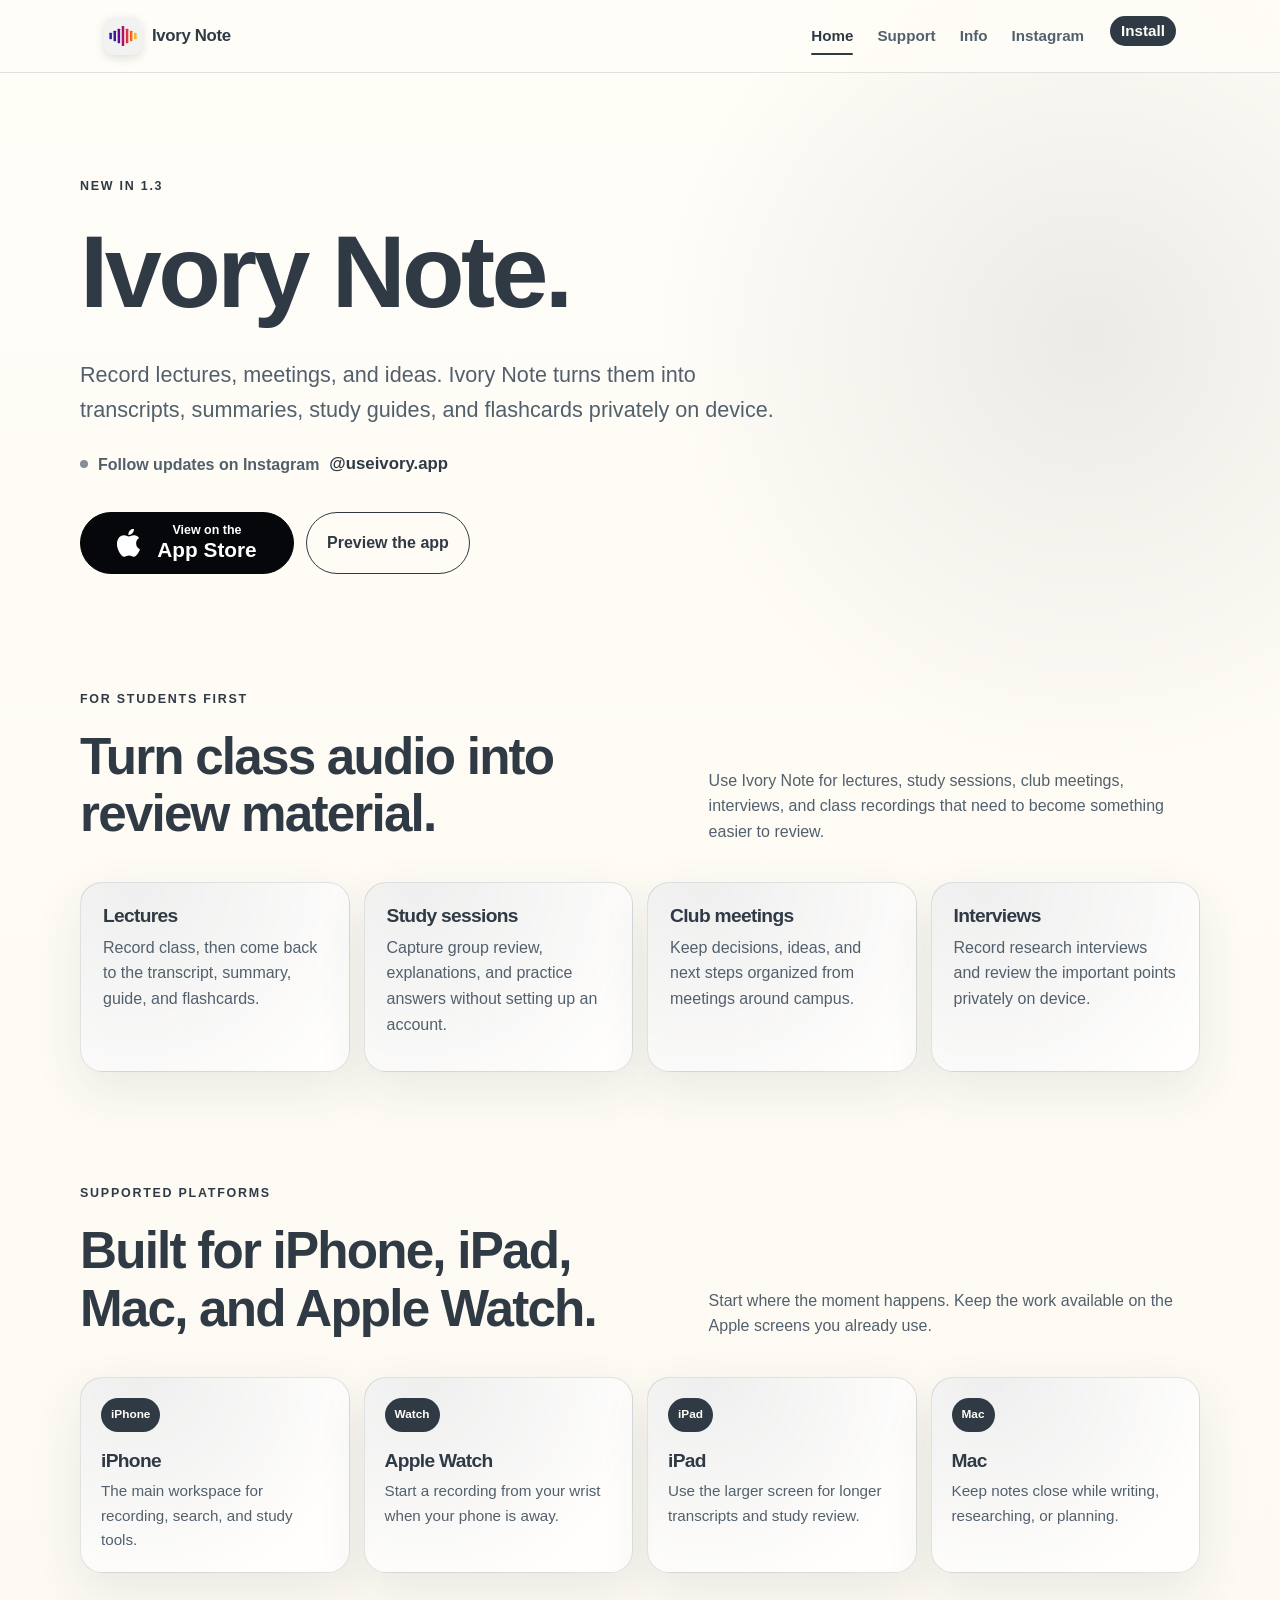
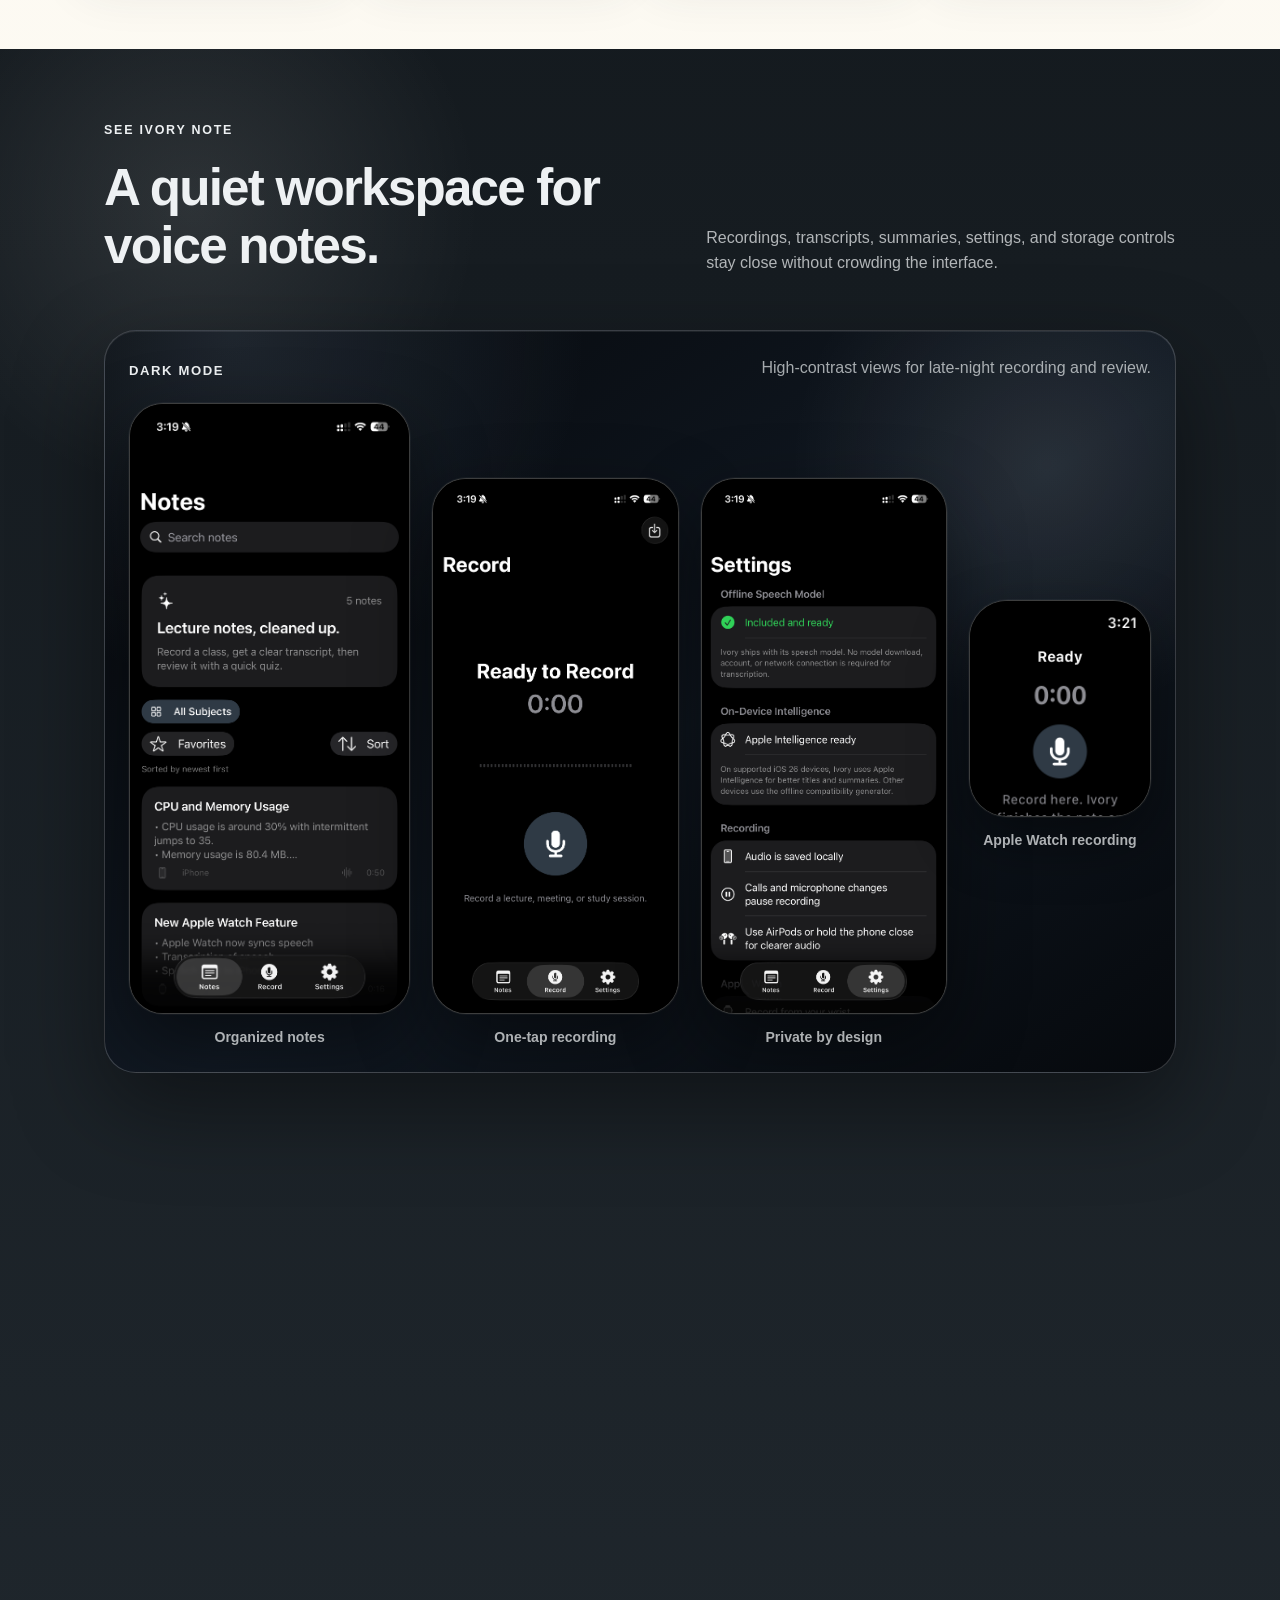
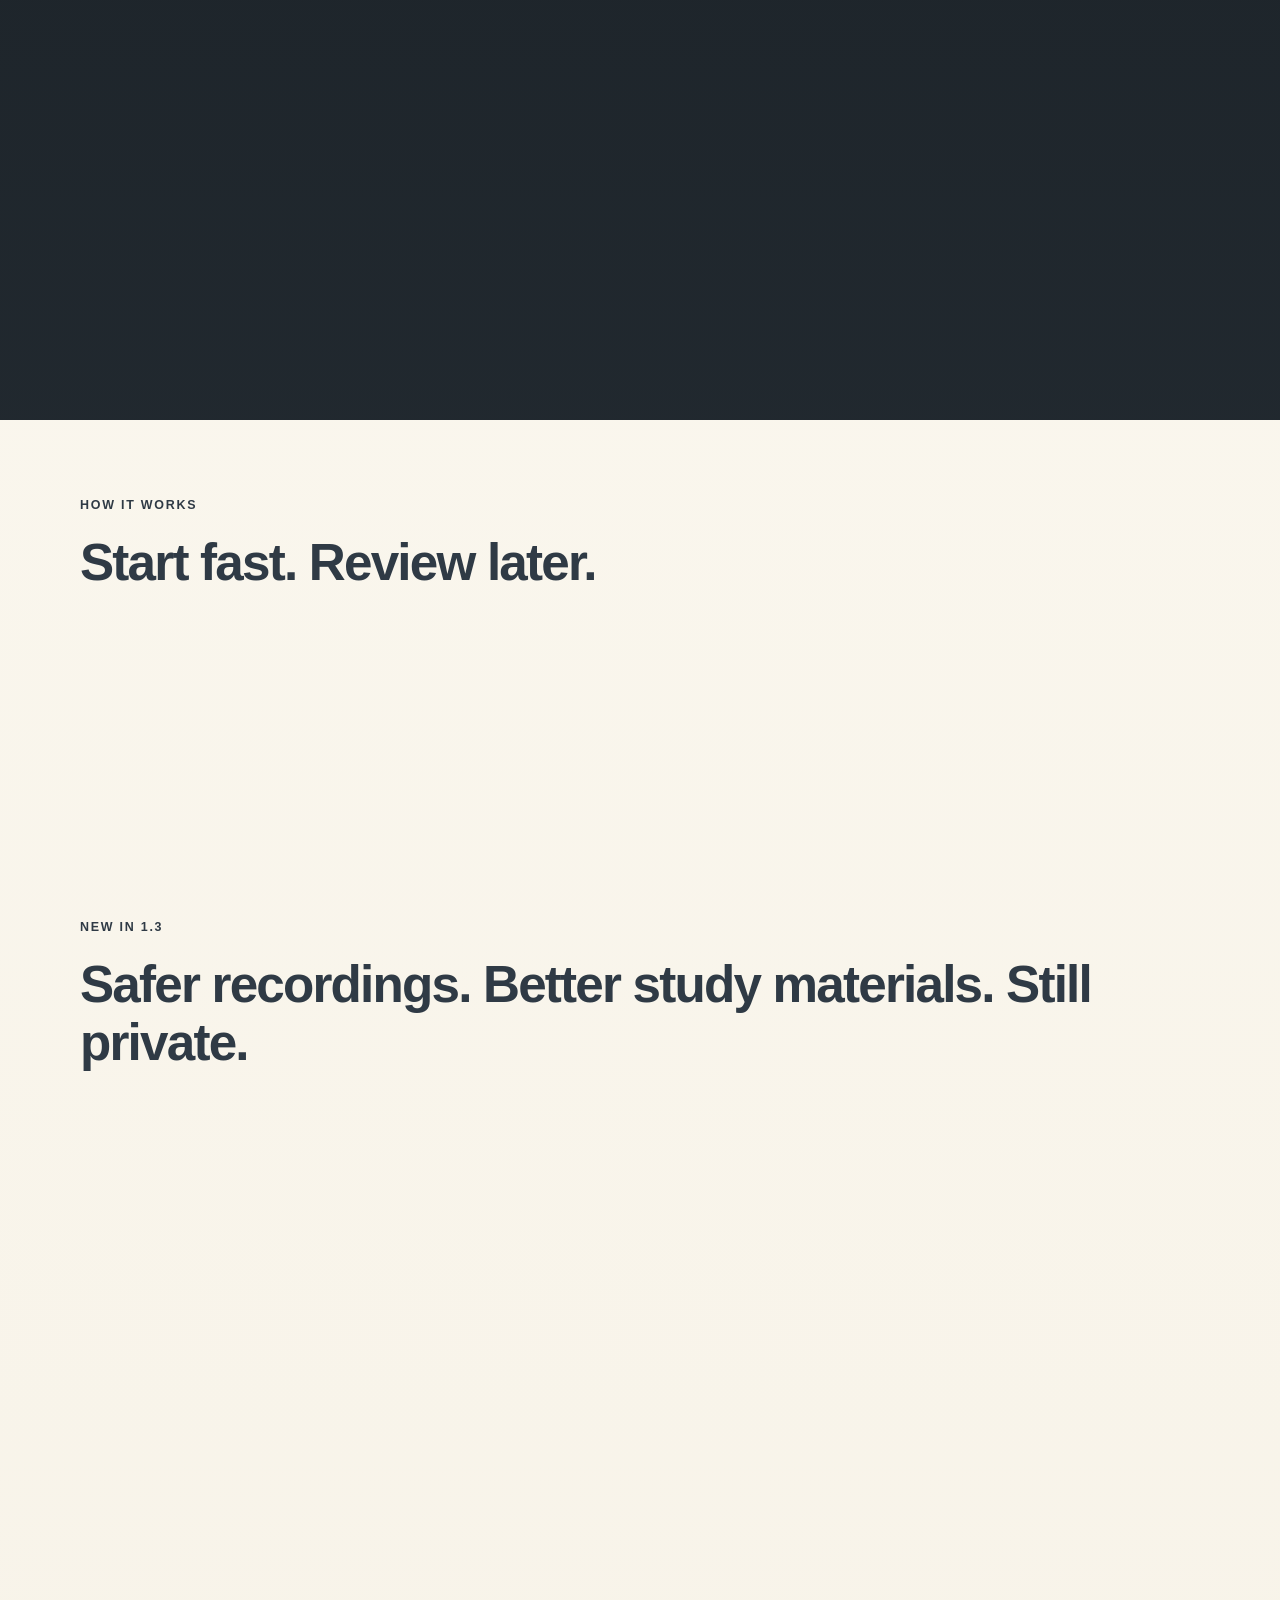
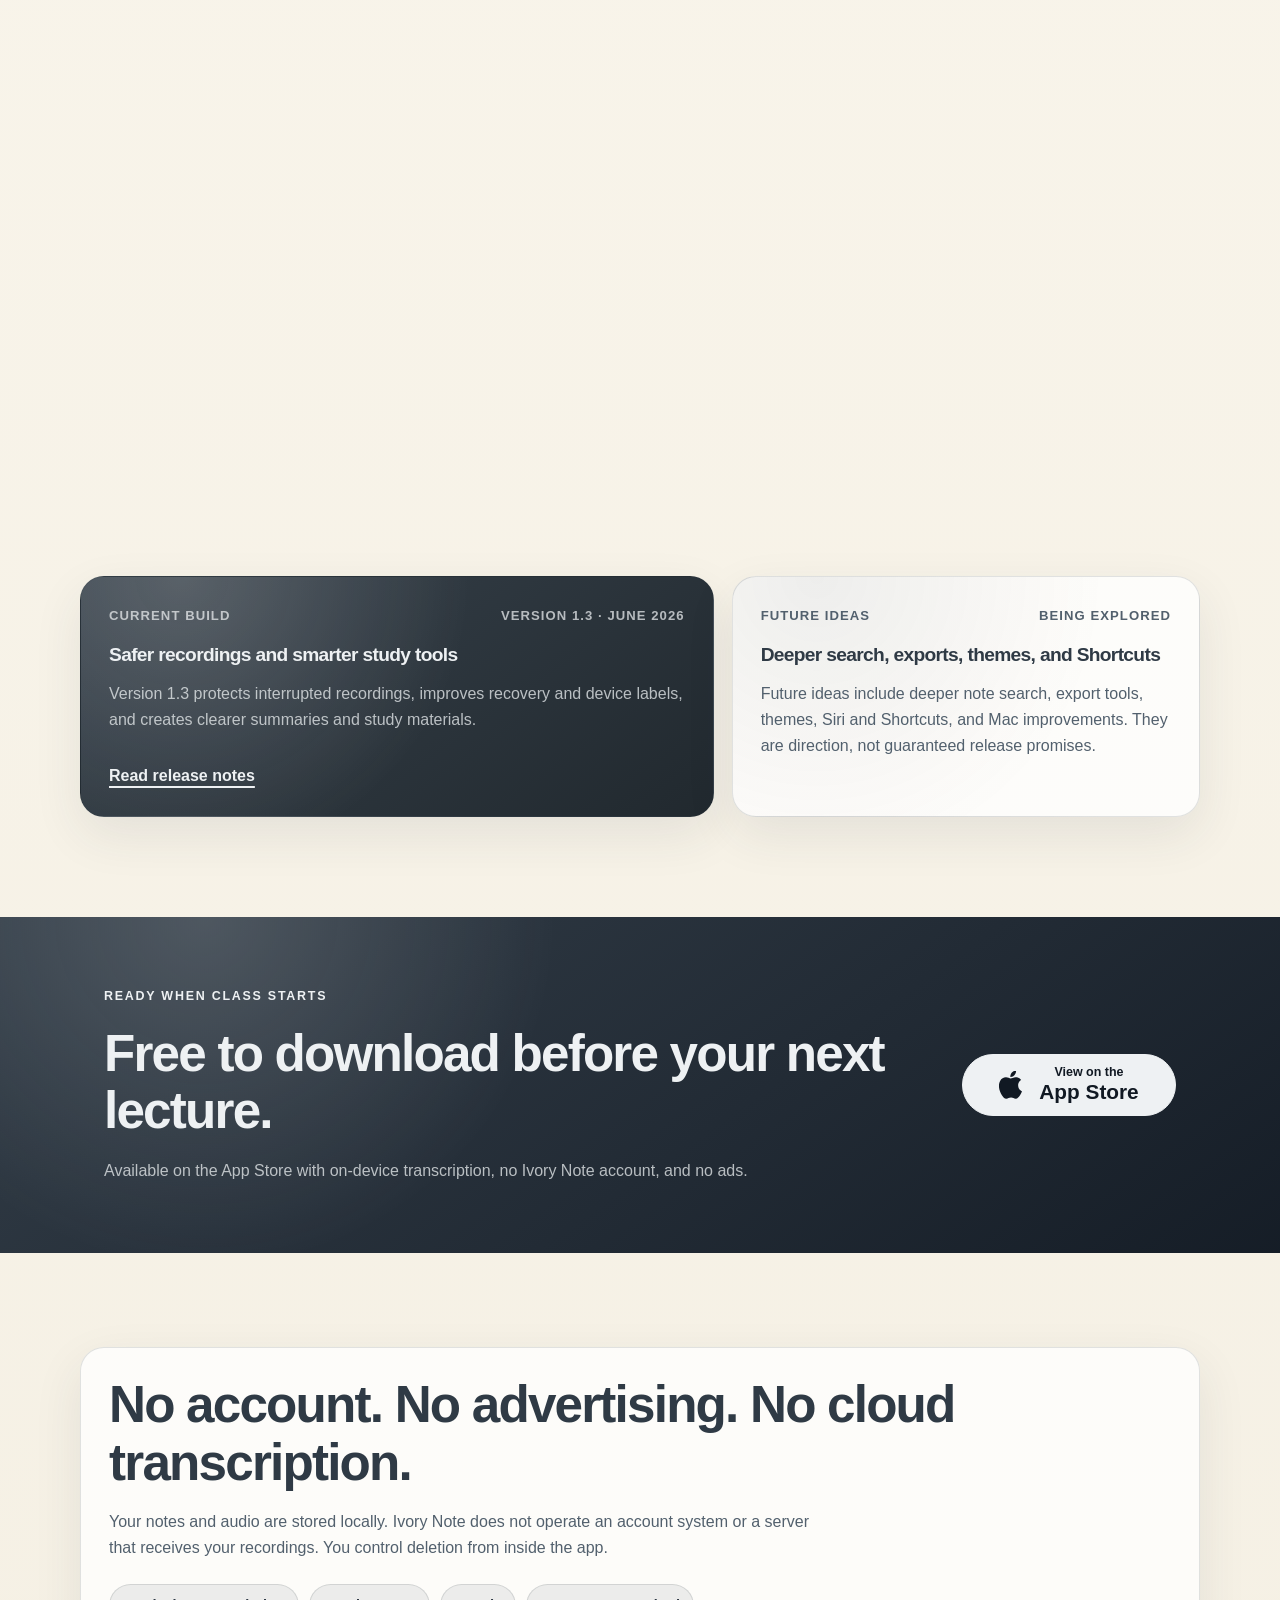
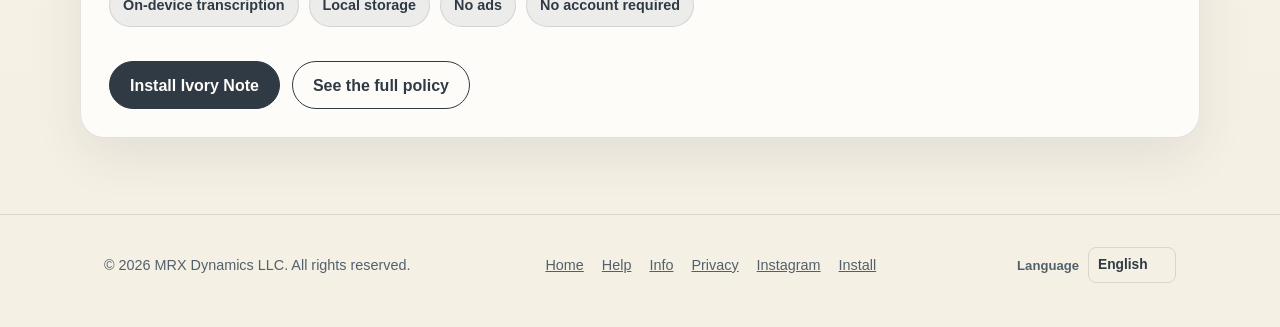
==== commit 0898e8c3: "Remove homepage badge bubbles" ====
--- a/Website/index.html
+++ b/Website/index.html
@@ -108,18 +108,6 @@
                 </a>
                 <a class="button secondary" href="#screenshots">Preview the app</a>
             </div>
-            <div class="trust-strip" aria-label="Ivory Note trust signals">
-                <span data-i18n="trust.appStore">Available on the App Store</span>
-                <span data-i18n="trust.free">Free to download</span>
-                <span data-i18n="trust.onDevice">On-device transcription</span>
-                <span data-i18n="trust.noAccount">No account</span>
-                <span data-i18n="trust.noAds">No ads</span>
-            </div>
-            <div class="availability-strip" aria-label="App availability">
-                <span>iOS</span>
-                <span>watchOS</span>
-                <span>macOS</span>
-            </div>
         </section>
 
         <section class="section shell student-section" aria-labelledby="students">
--- a/Website/styles.css
+++ b/Website/styles.css
@@ -343,39 +343,6 @@
 .app-store-button:hover {
     background: #111923;
     color: #fff;
-}
-
-.availability-strip {
-    align-items: center;
-    display: flex;
-    flex-wrap: wrap;
-    gap: 10px;
-    margin-top: 30px;
-    max-width: 780px;
-}
-
-.trust-strip {
-    align-items: center;
-    display: flex;
-    flex-wrap: wrap;
-    gap: 10px;
-    margin-top: 24px;
-    max-width: 860px;
-}
-
-.availability-strip span,
-.trust-strip span {
-    background: rgba(47, 58, 69, 0.08);
-    border: 1px solid var(--line);
-    border-radius: 999px;
-    color: var(--ink);
-    font-size: 0.9rem;
-    font-weight: 750;
-    padding: 8px 12px;
-}
-
-.trust-strip span {
-    background: rgba(47, 58, 69, 0.11);
 }
 
 .student-section {
@@ -1585,11 +1552,6 @@
         color: #eef1f3;
     }
 
-    .trust-strip span {
-        background: rgba(238, 241, 243, 0.08);
-        color: #eef1f3;
-    }
-
     .card:hover,
     .step-card:hover,
     .student-card:hover,
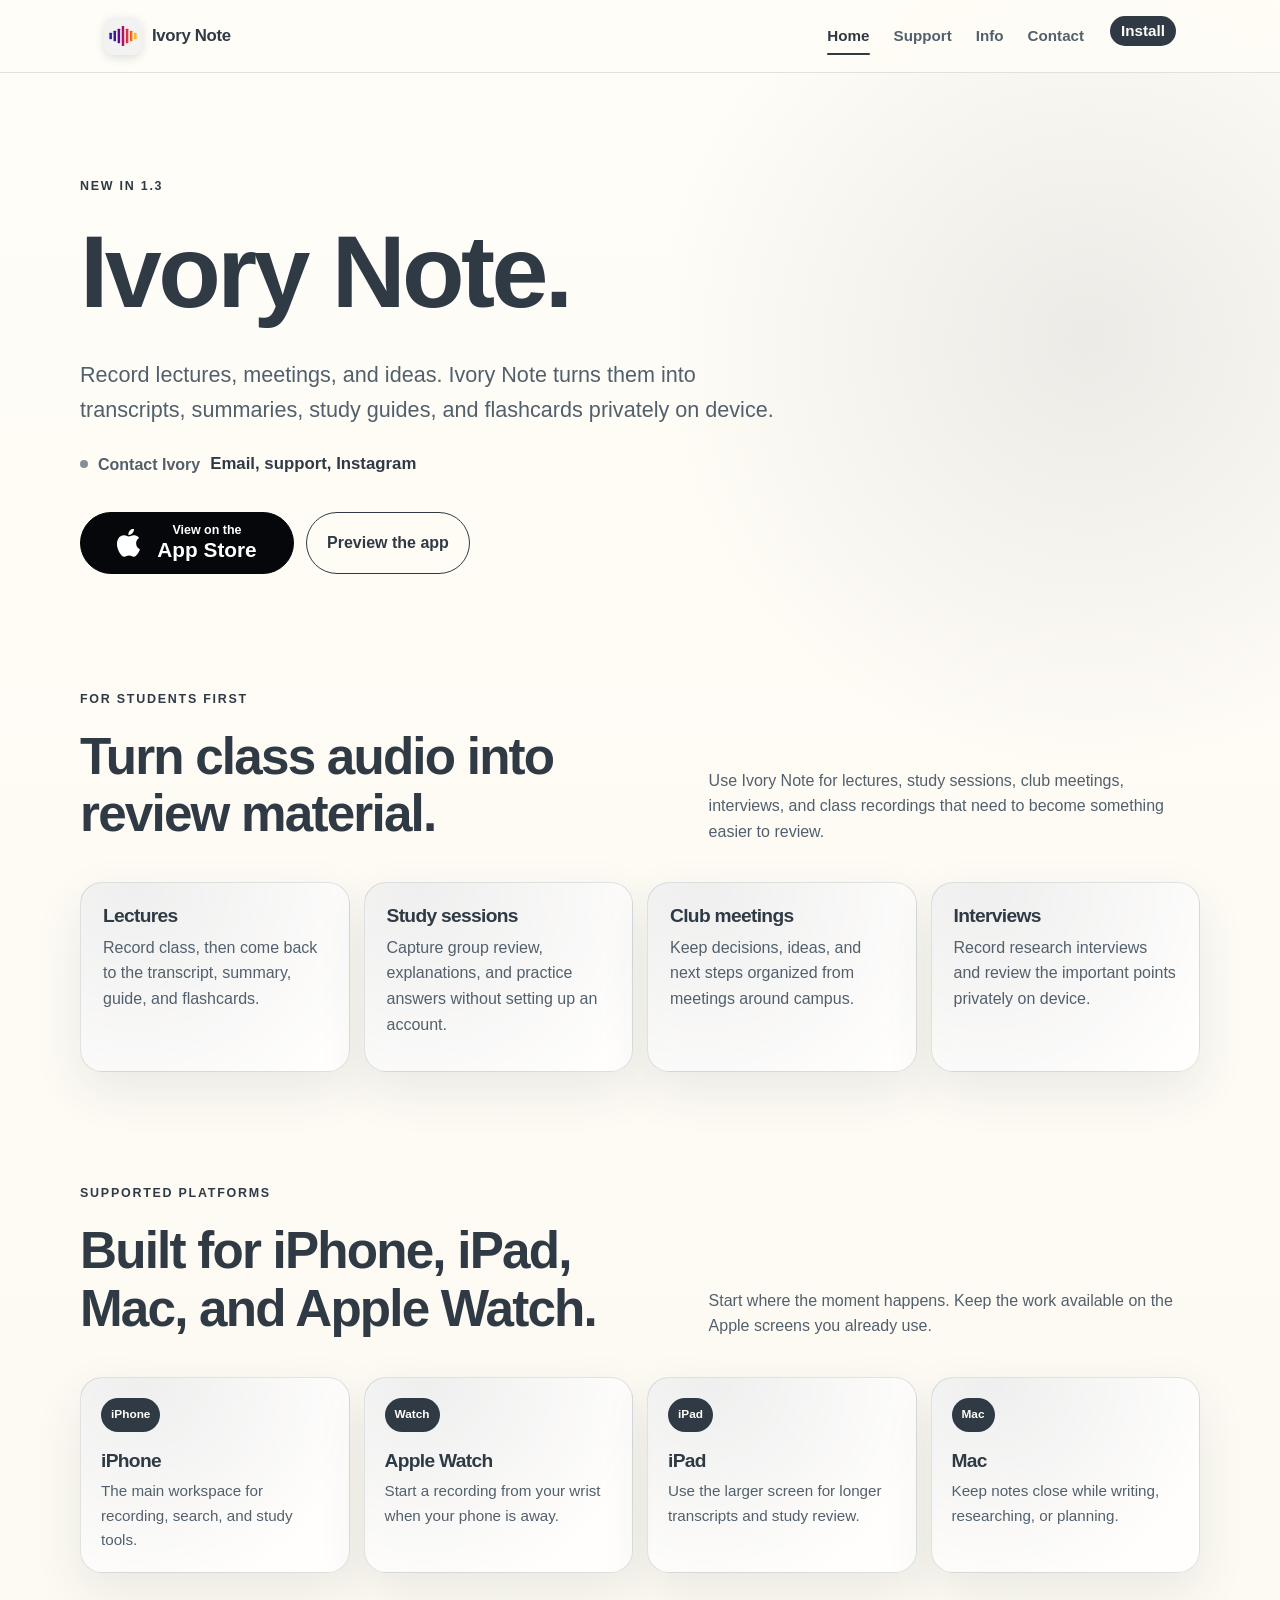
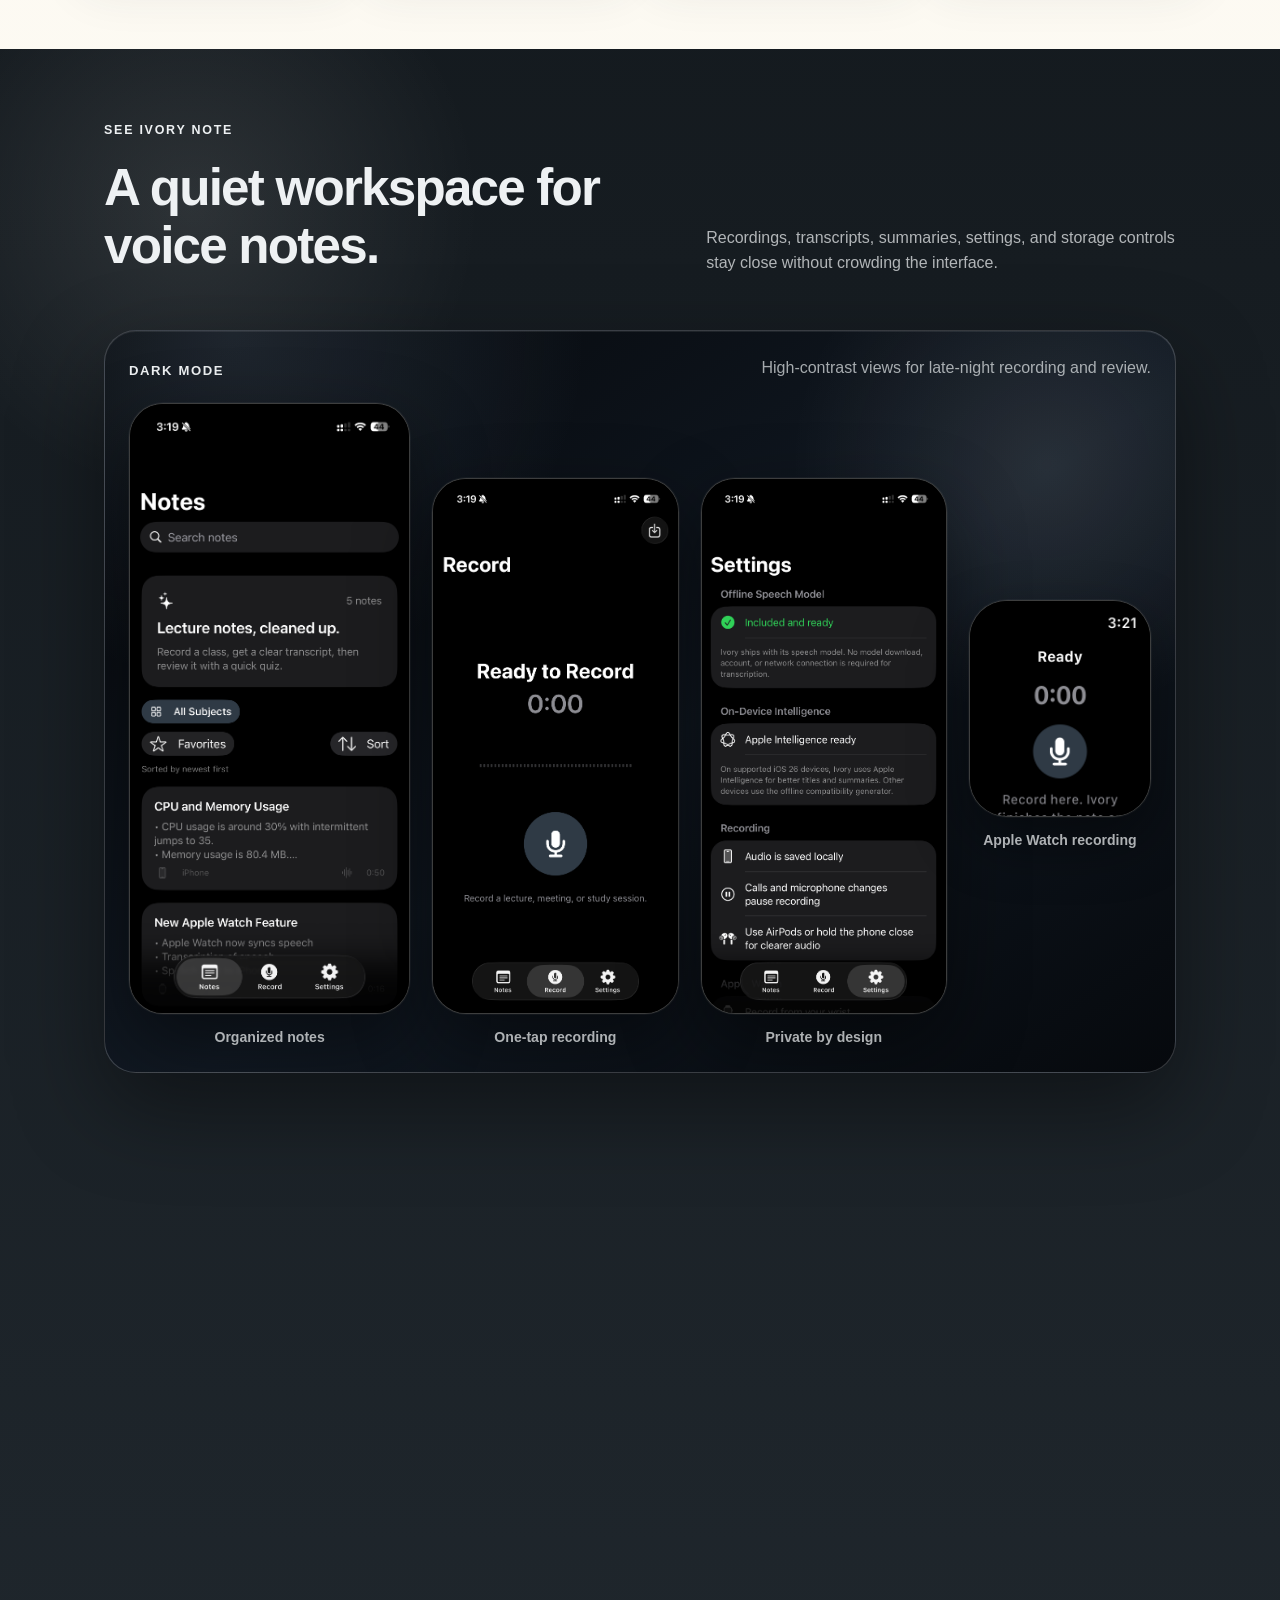
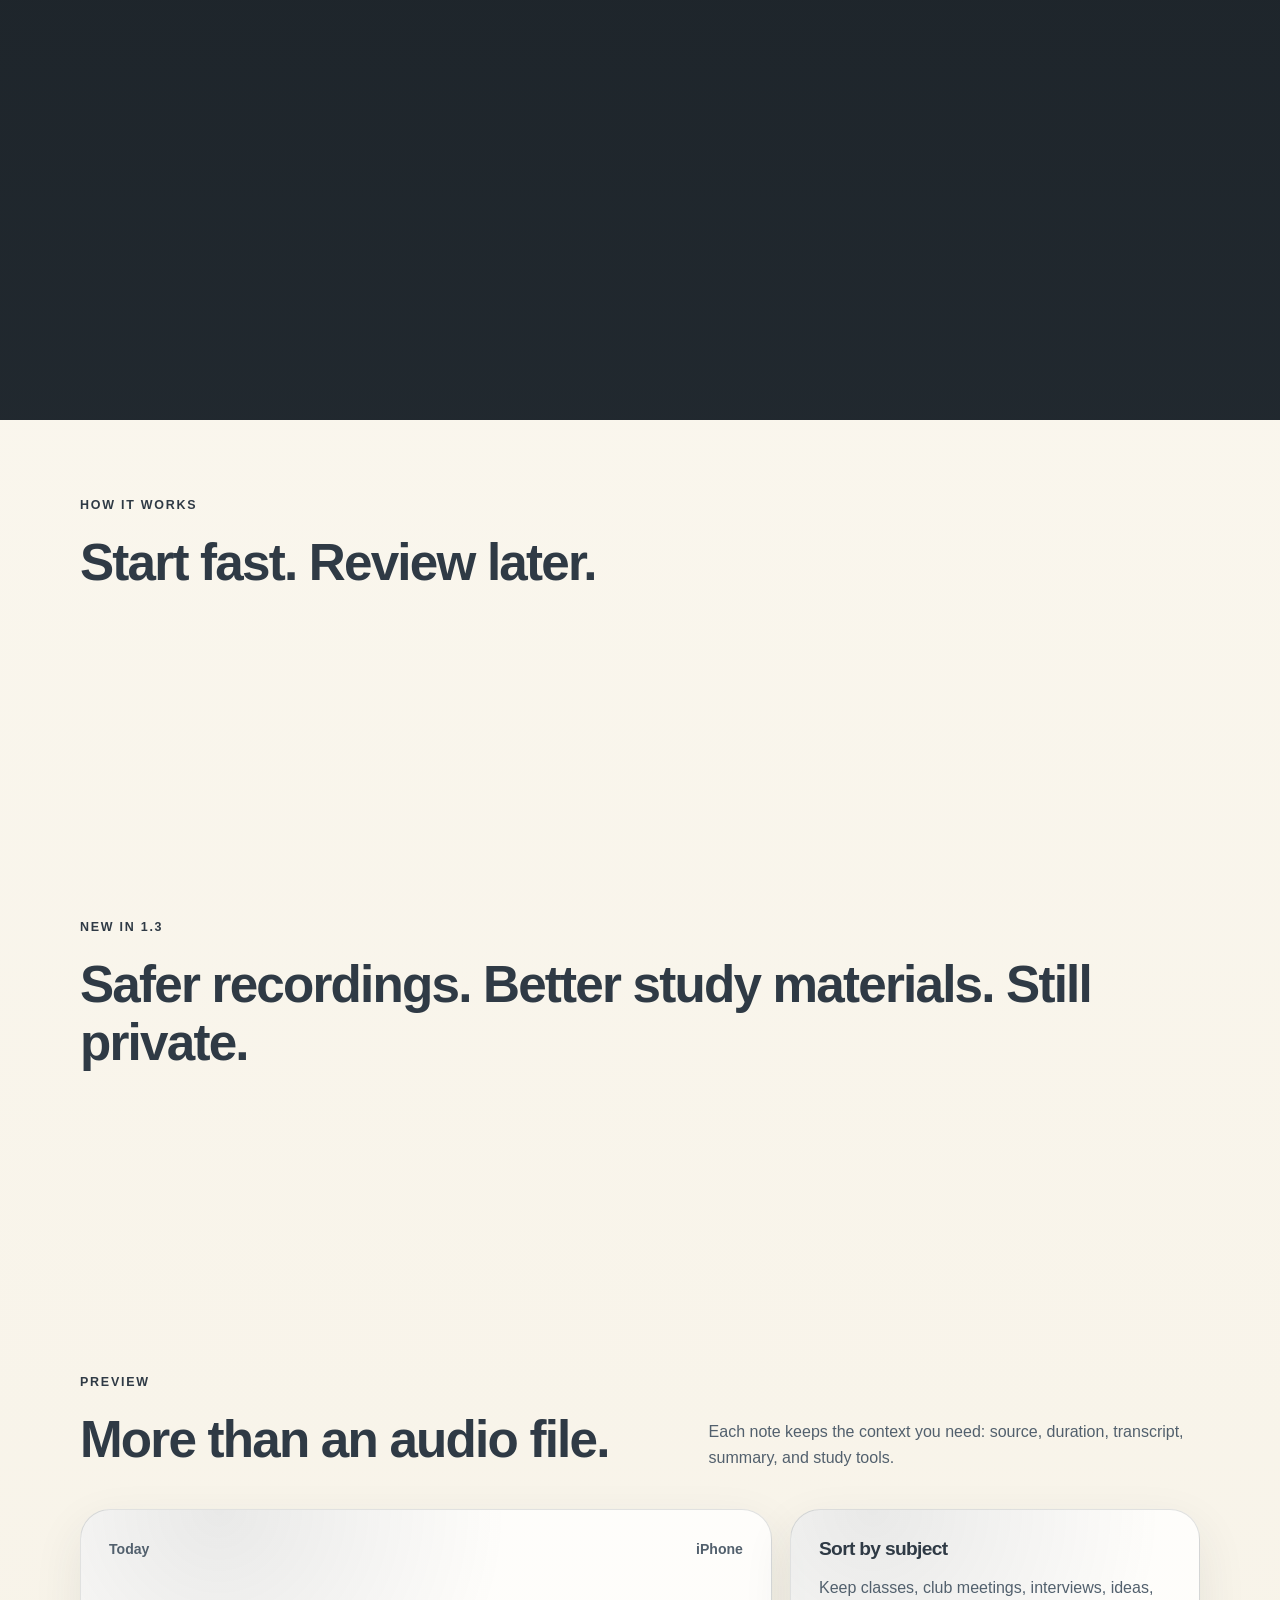
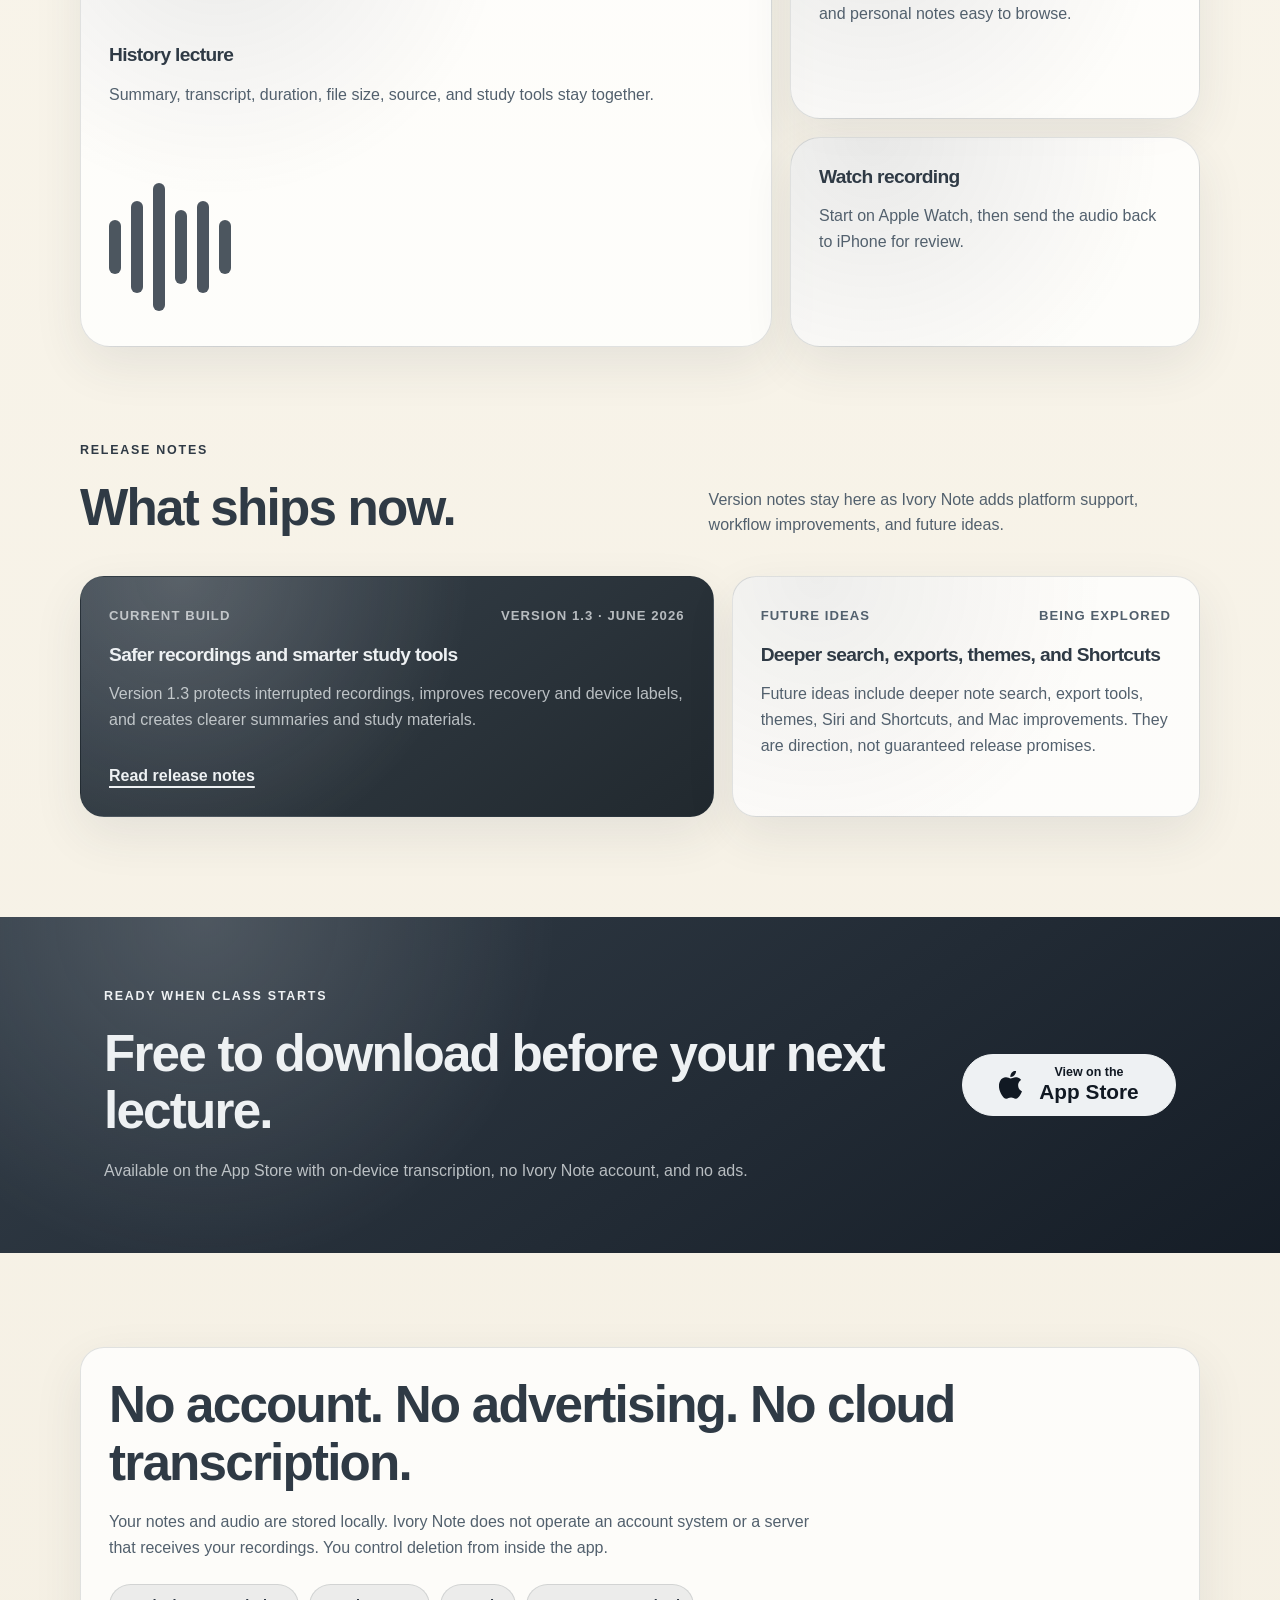
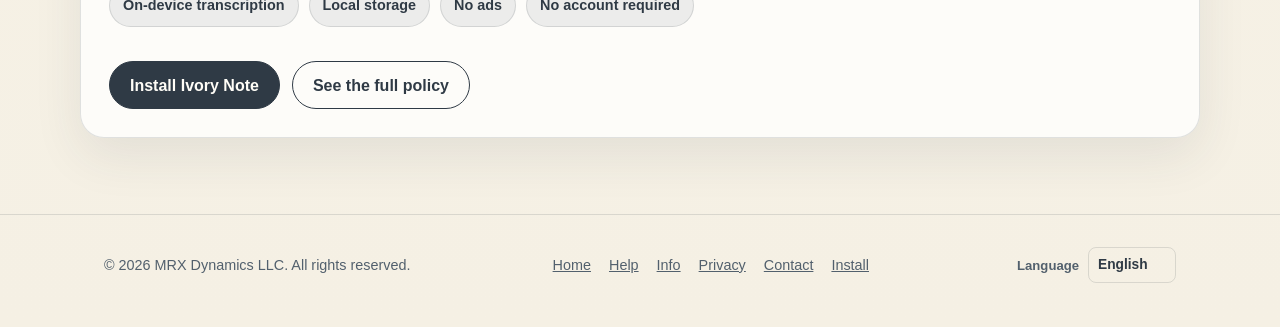
==== commit abdeb3c6: "Move social link into contact" ====
--- a/Website/index.html
+++ b/Website/index.html
@@ -79,7 +79,7 @@
                 <a data-i18n="nav.home" aria-current="page" href="/">Home</a>
                 <a data-i18n="nav.support" href="/help">Help</a>
                 <a href="/info">Info</a>
-                <a href="https://www.instagram.com/useivory.app/" rel="me noopener">Instagram</a>
+                <a href="/info#contact">Contact</a>
                 <a class="nav-install" href="https://apps.apple.com/us/app/ivory-note/id6780518969">Install</a>
             </div>
         </nav>
@@ -92,9 +92,9 @@
             <p class="lede" data-i18n="home.lede">
                 Record lectures, meetings, and ideas. Ivory Note turns them into transcripts, summaries, study guides, and flashcards privately on device.
             </p>
-            <a class="hero-social" href="https://www.instagram.com/useivory.app/" rel="me noopener" aria-label="Follow Ivory Note on Instagram at useivory.app">
-                <span>Follow updates on Instagram</span>
-                <strong>@useivory.app</strong>
+            <a class="hero-contact" href="/info#contact" aria-label="Contact Ivory Note">
+                <span>Contact Ivory</span>
+                <strong>Email, support, Instagram</strong>
             </a>
             <div class="actions">
                 <a class="button app-store-button" href="https://apps.apple.com/us/app/ivory-note/id6780518969" aria-label="Download Ivory Note on the App Store">
@@ -446,7 +446,7 @@
                 <a href="/help">Help</a>
                 <a href="/info">Info</a>
                 <a href="/privacy">Privacy</a>
-                <a href="https://www.instagram.com/useivory.app/" rel="me noopener">Instagram</a>
+                <a href="/info#contact">Contact</a>
                 <a href="https://apps.apple.com/us/app/ivory-note/id6780518969">Install</a>
             </div>
             <label class="footer-language">
--- a/Website/styles.css
+++ b/Website/styles.css
@@ -223,7 +223,7 @@
     margin-top: 34px;
 }
 
-.hero-social {
+.hero-contact {
     align-items: center;
     color: var(--ink-soft);
     display: inline-flex;
@@ -236,12 +236,12 @@
     transition: color var(--motion), transform var(--motion);
 }
 
-.hero-social:hover {
+.hero-contact:hover {
     color: var(--ink);
     transform: translateY(-2px);
 }
 
-.hero-social::before {
+.hero-contact::before {
     background: currentColor;
     border-radius: 999px;
     content: "";
@@ -250,11 +250,11 @@
     width: 8px;
 }
 
-.hero-social span {
+.hero-contact span {
     font-weight: 700;
 }
 
-.hero-social strong {
+.hero-contact strong {
     color: var(--ink);
     font-size: 1.05rem;
     font-weight: 850;
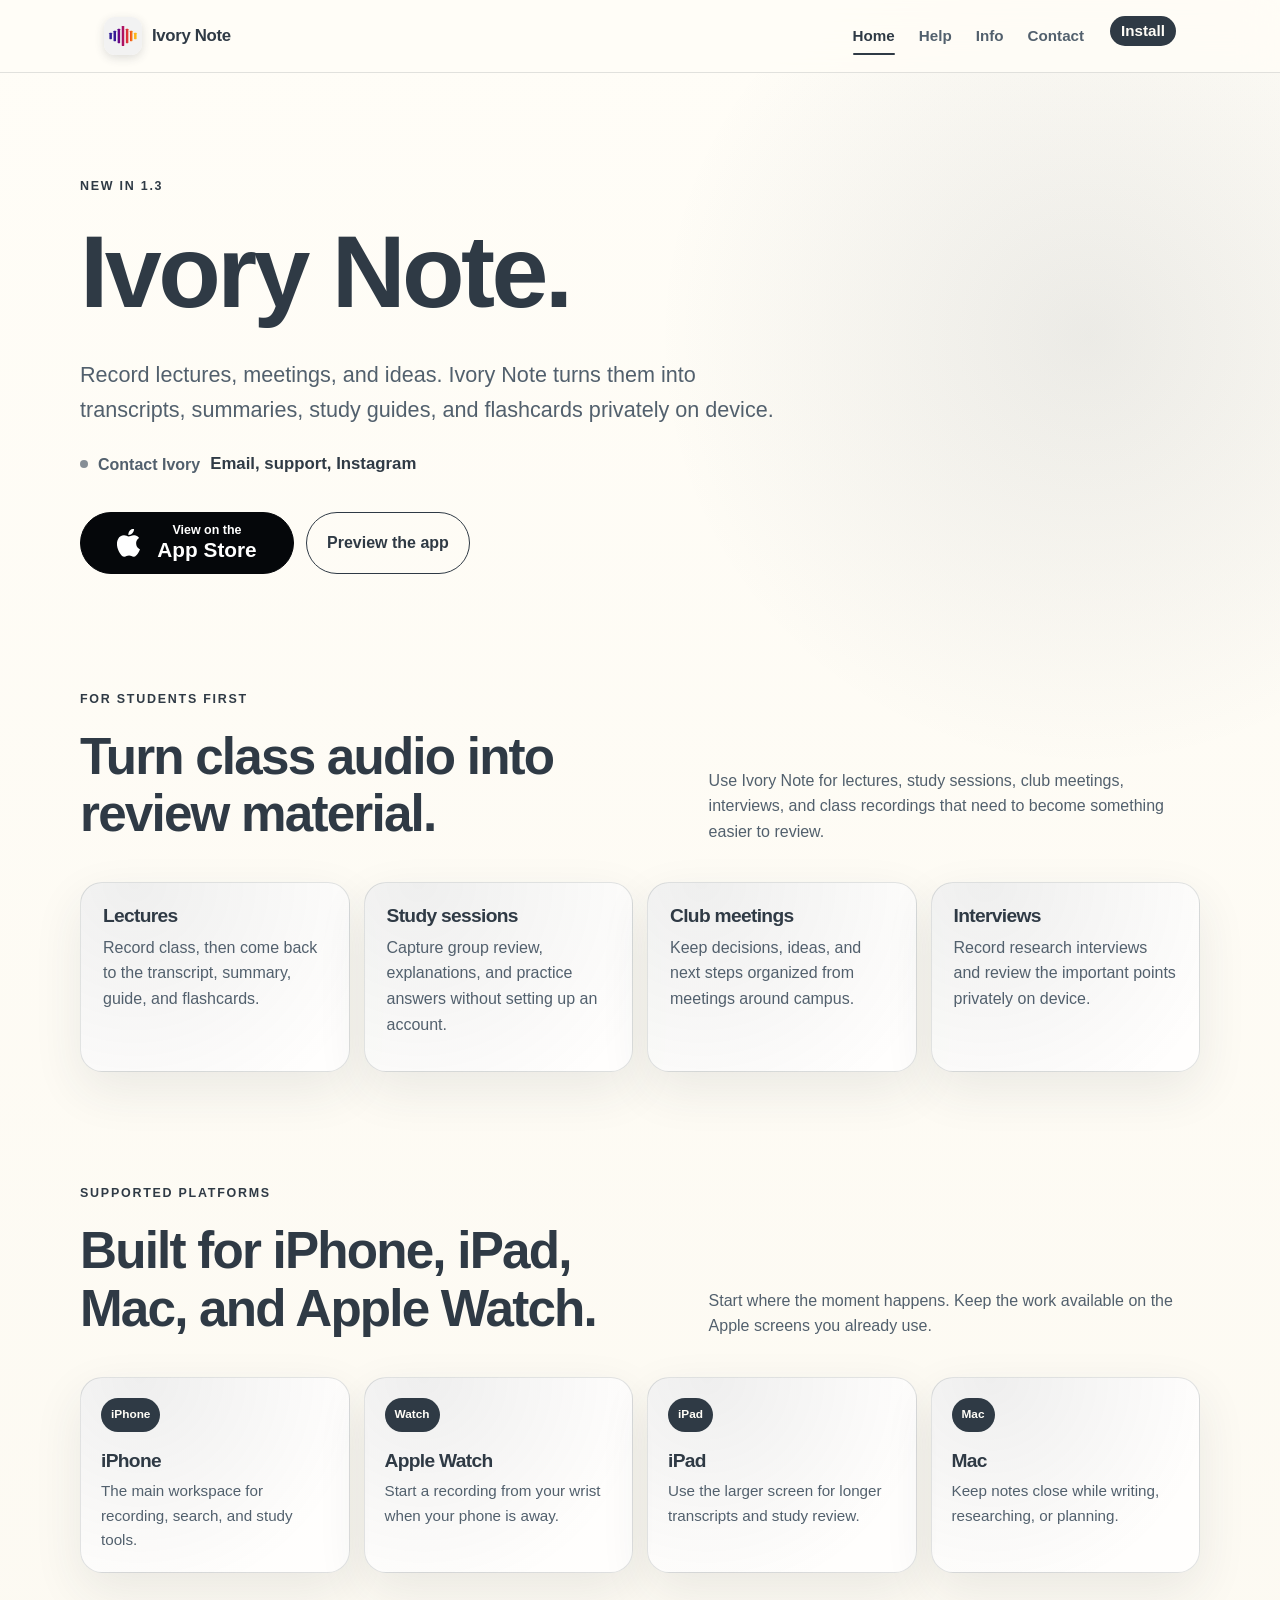
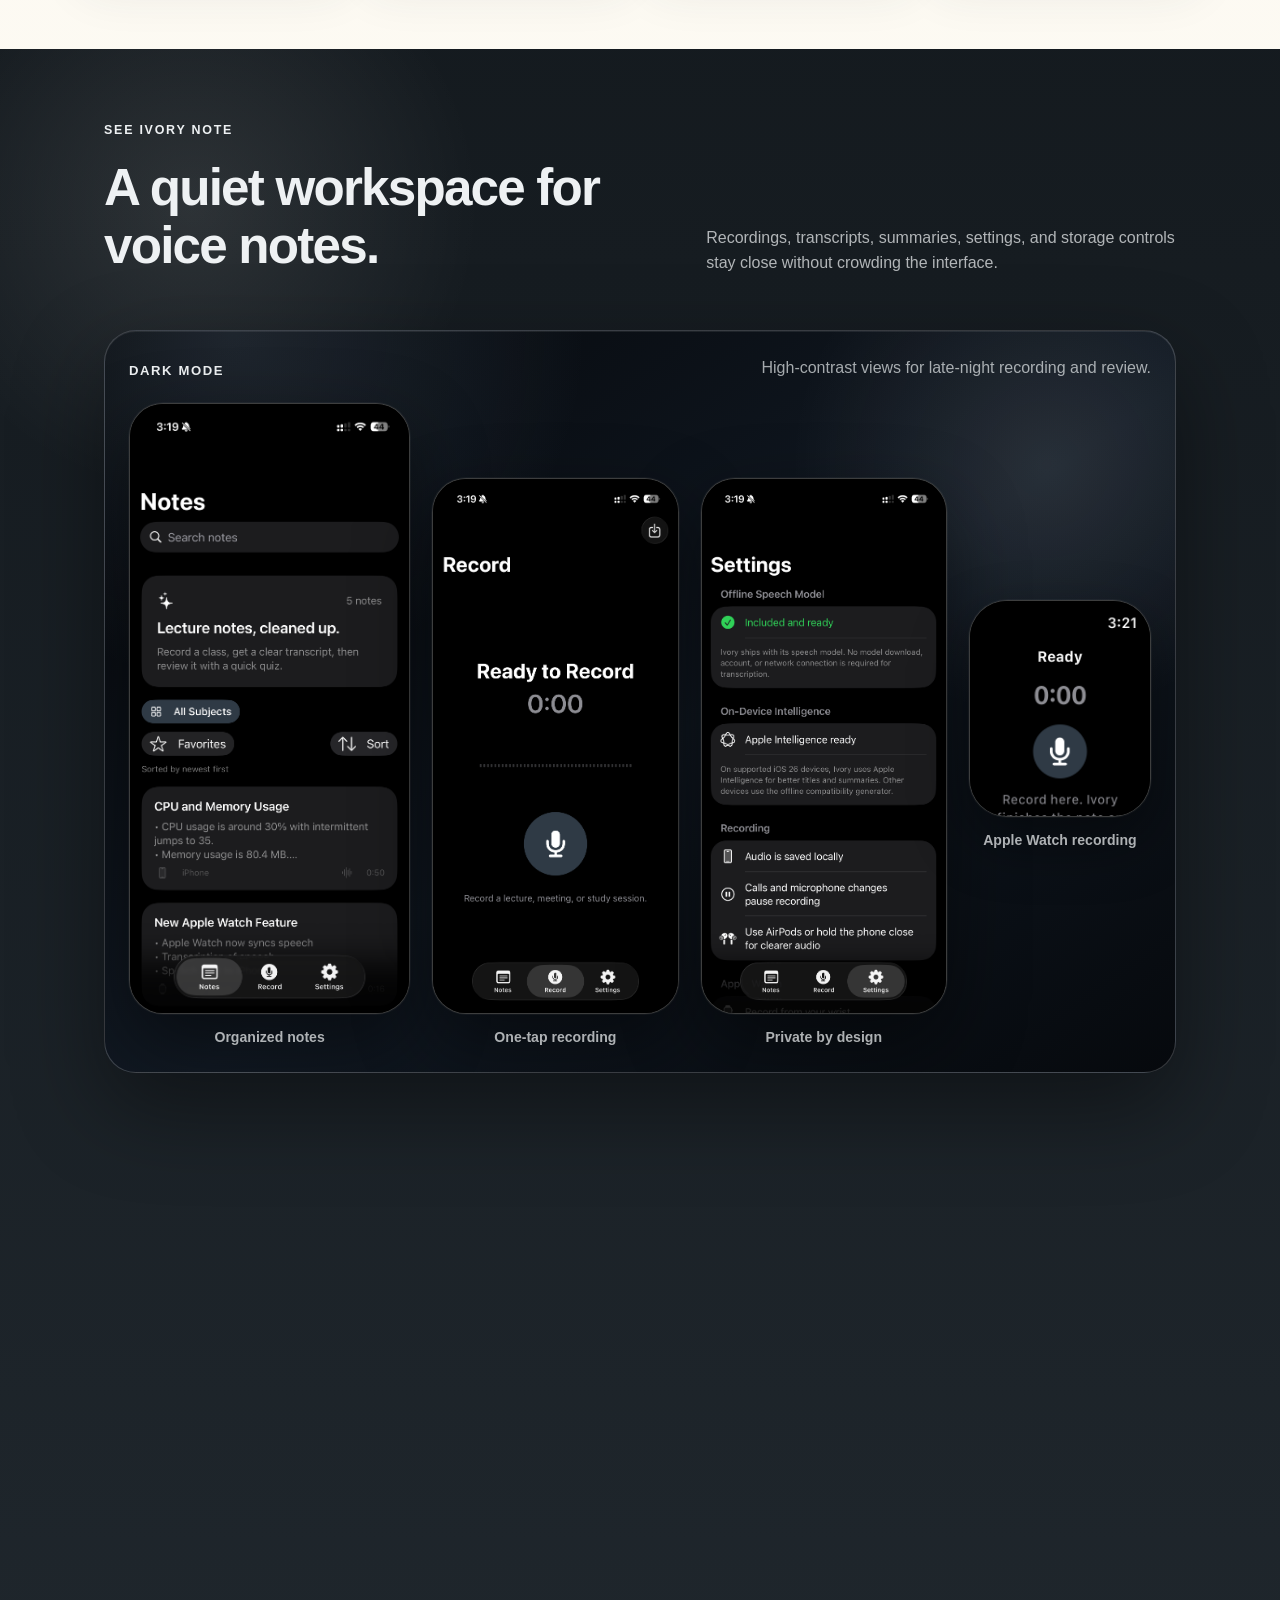
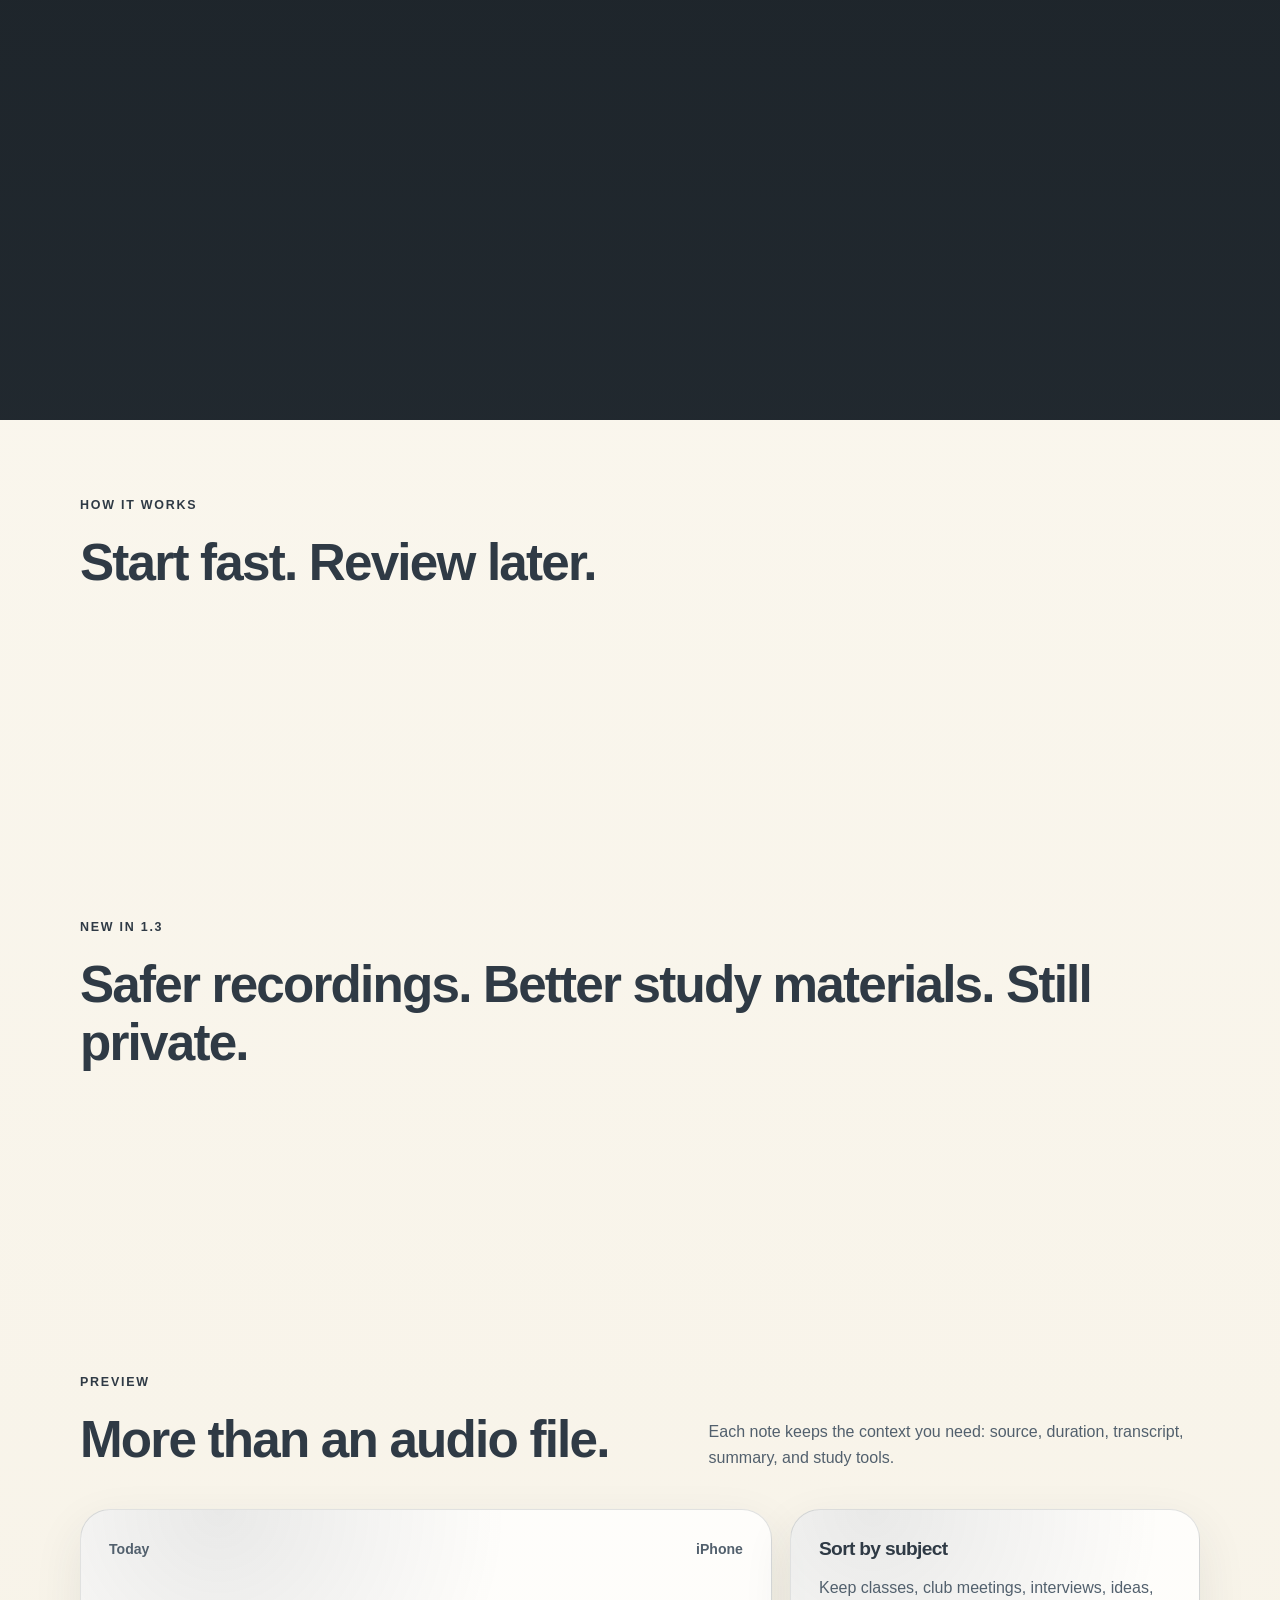
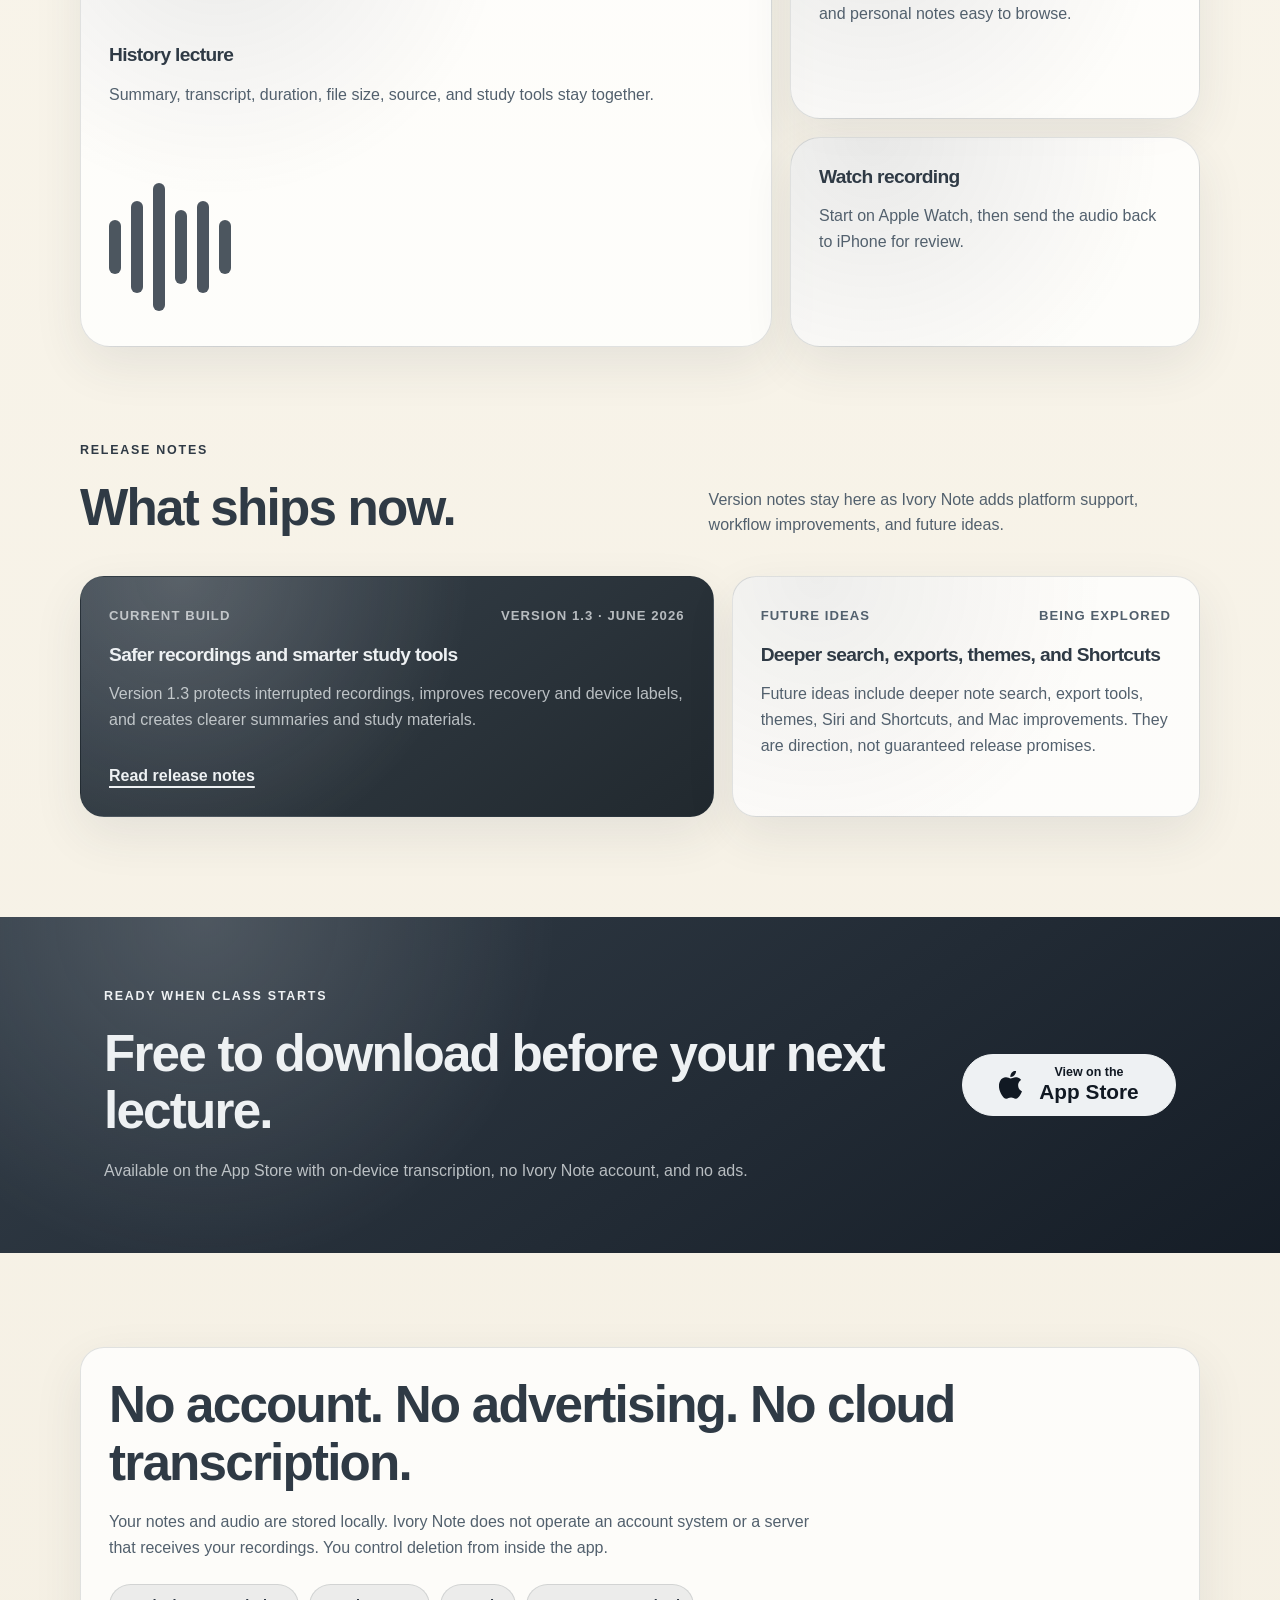
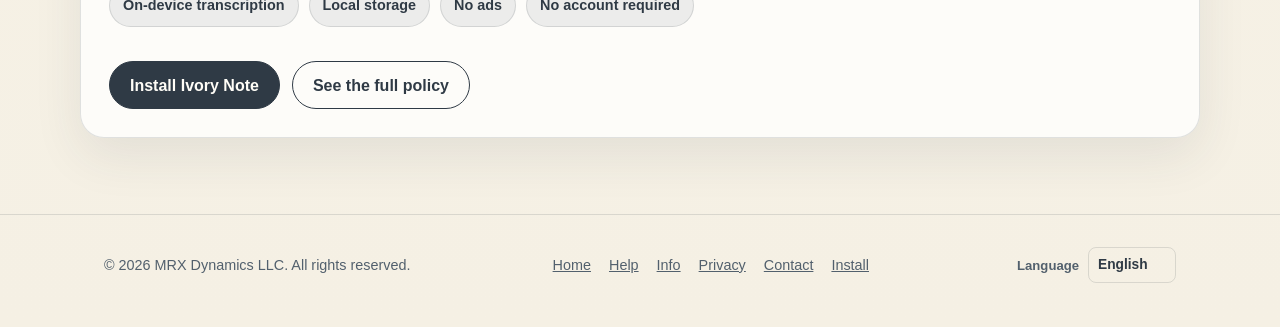
==== commit c750e6ca: "Standardize help navigation label" ====
--- a/Website/index.html
+++ b/Website/index.html
@@ -77,7 +77,7 @@
             </a>
             <div class="nav-links">
                 <a data-i18n="nav.home" aria-current="page" href="/">Home</a>
-                <a data-i18n="nav.support" href="/help">Help</a>
+                <a data-i18n="nav.help" href="/help">Help</a>
                 <a href="/info">Info</a>
                 <a href="/info#contact">Contact</a>
                 <a class="nav-install" href="https://apps.apple.com/us/app/ivory-note/id6780518969">Install</a>
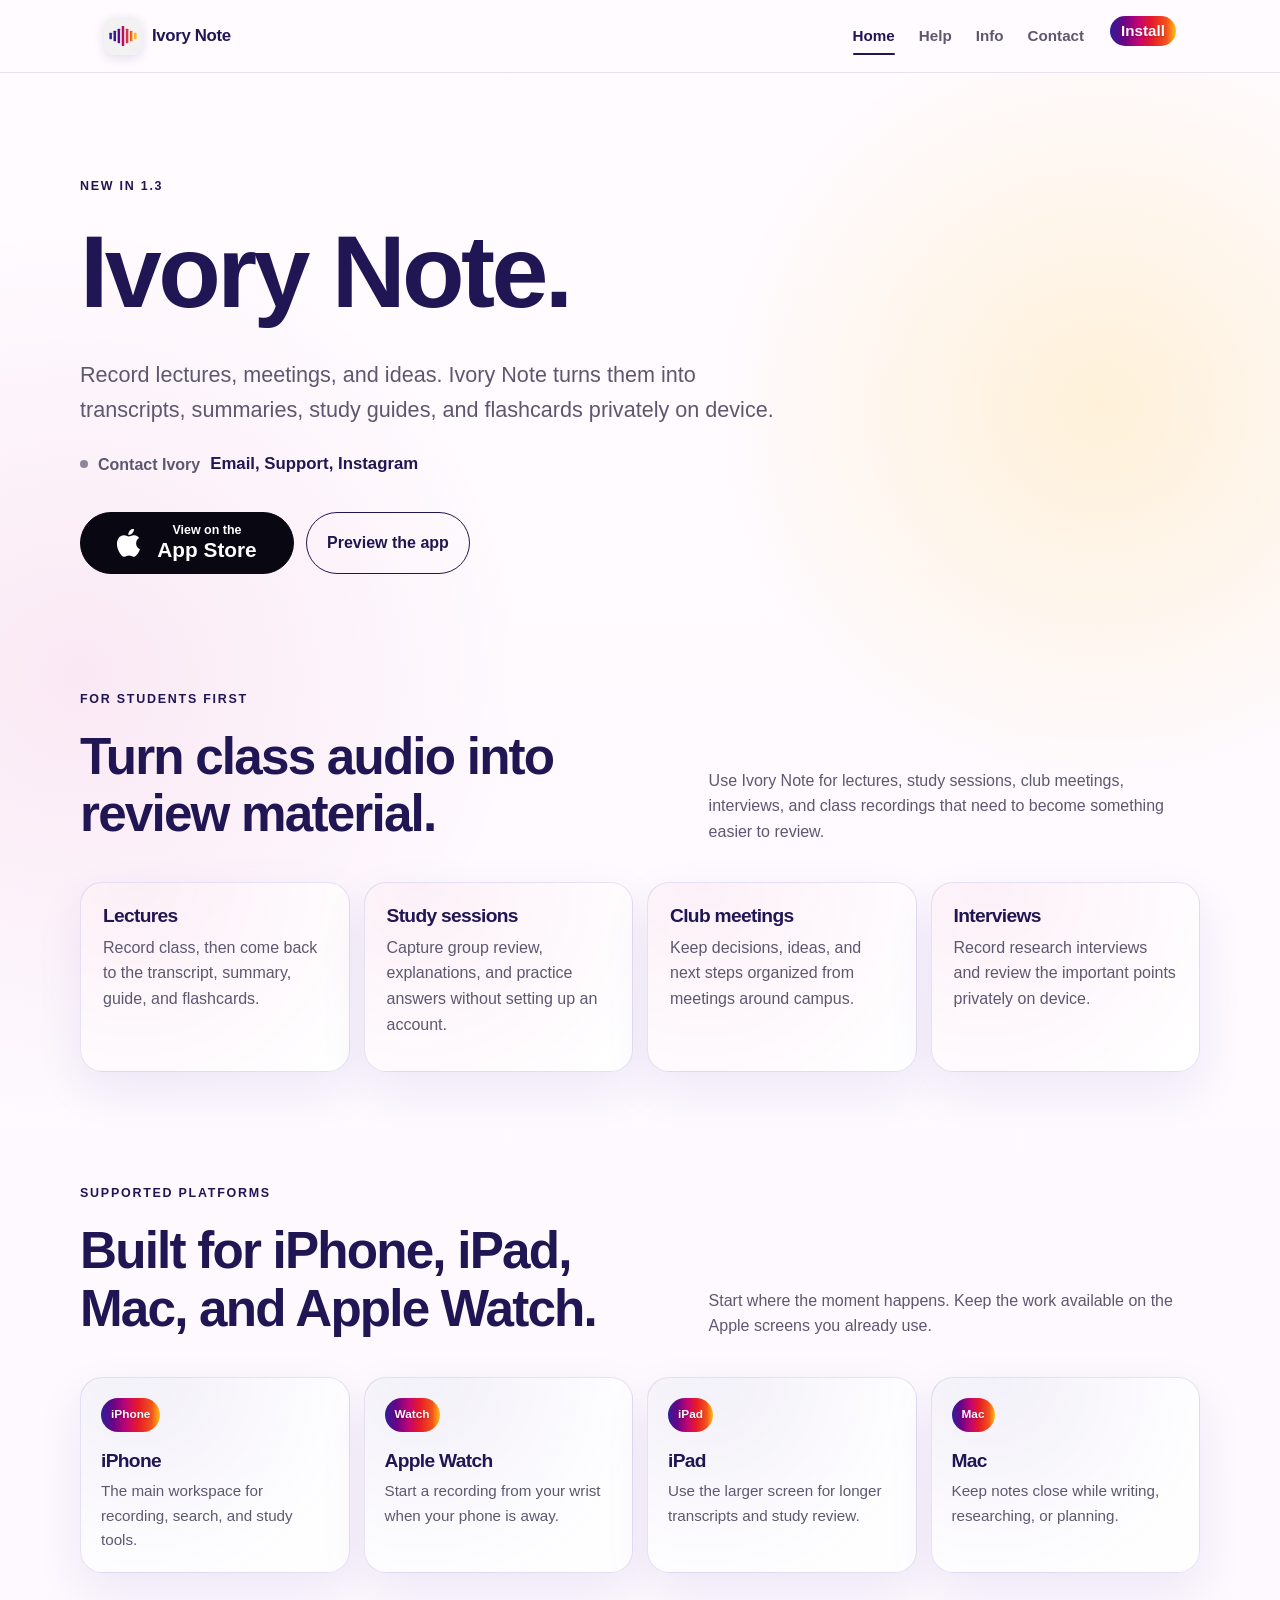
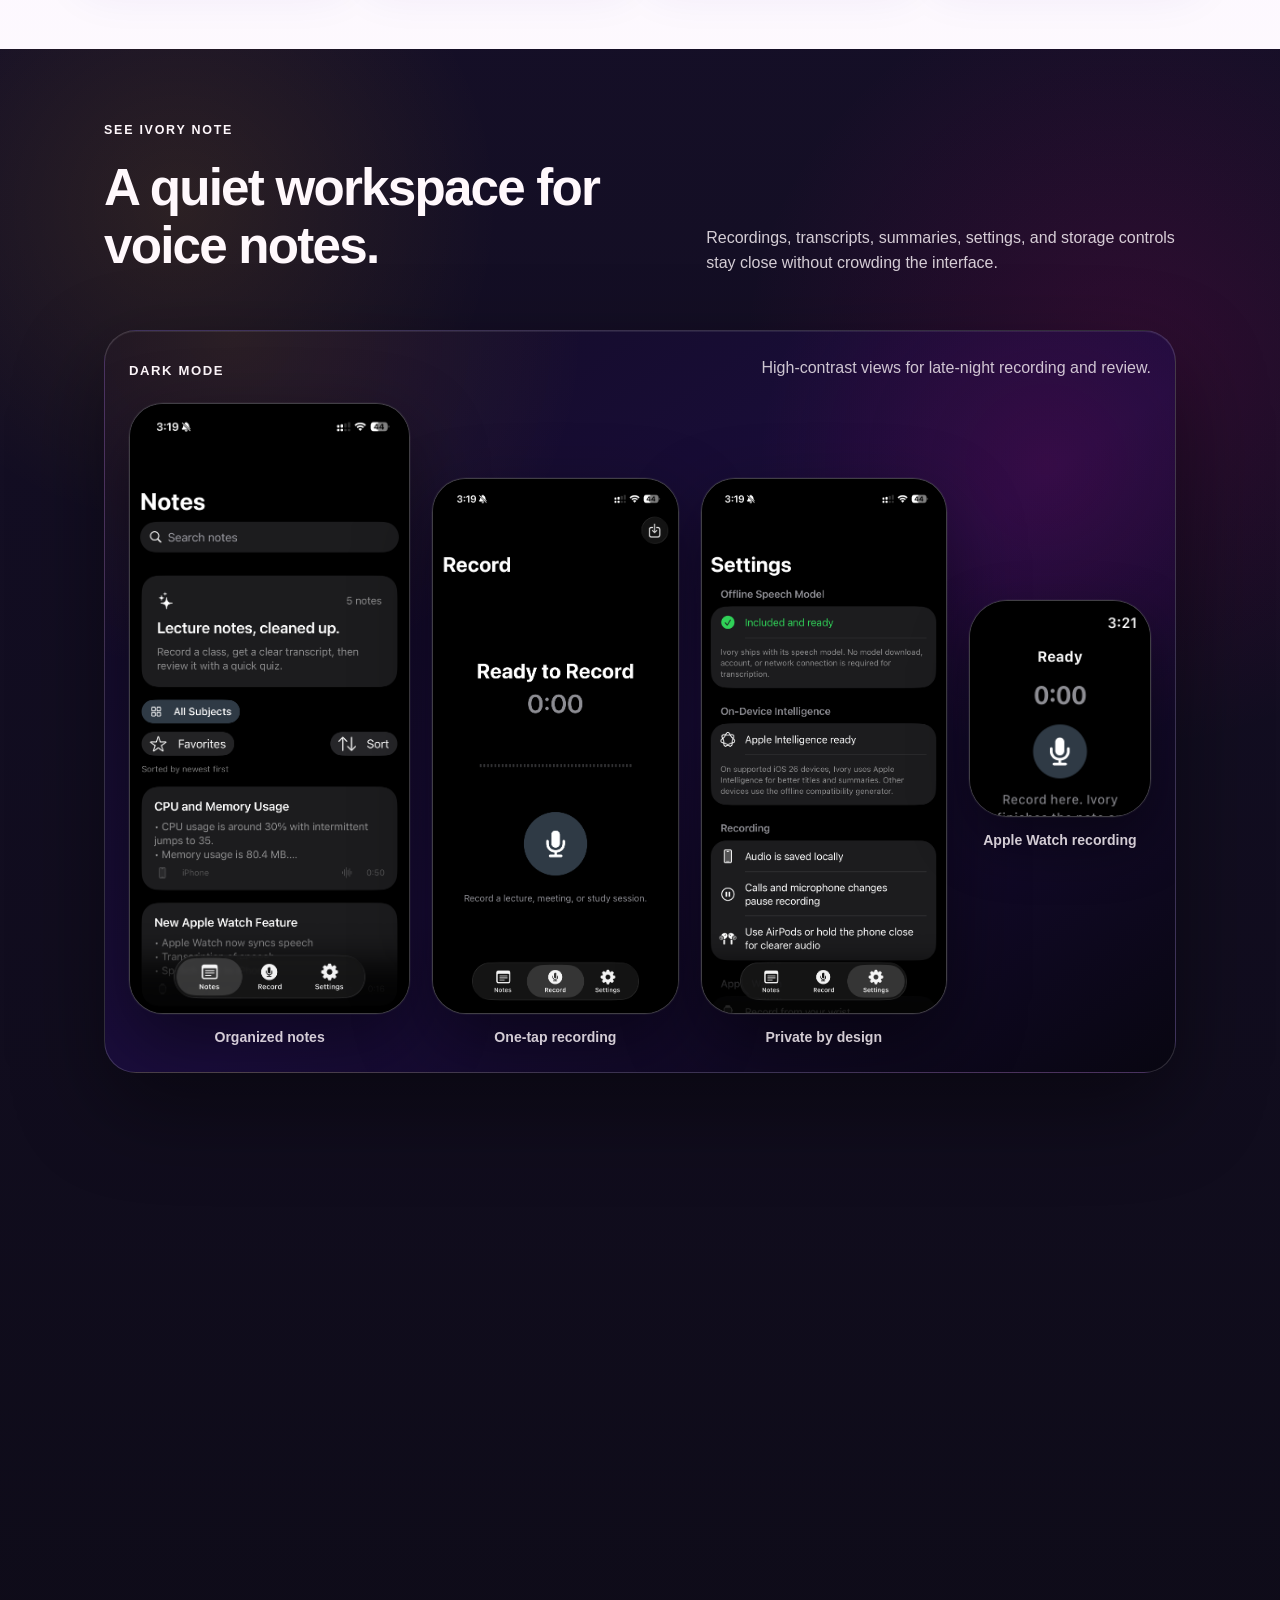
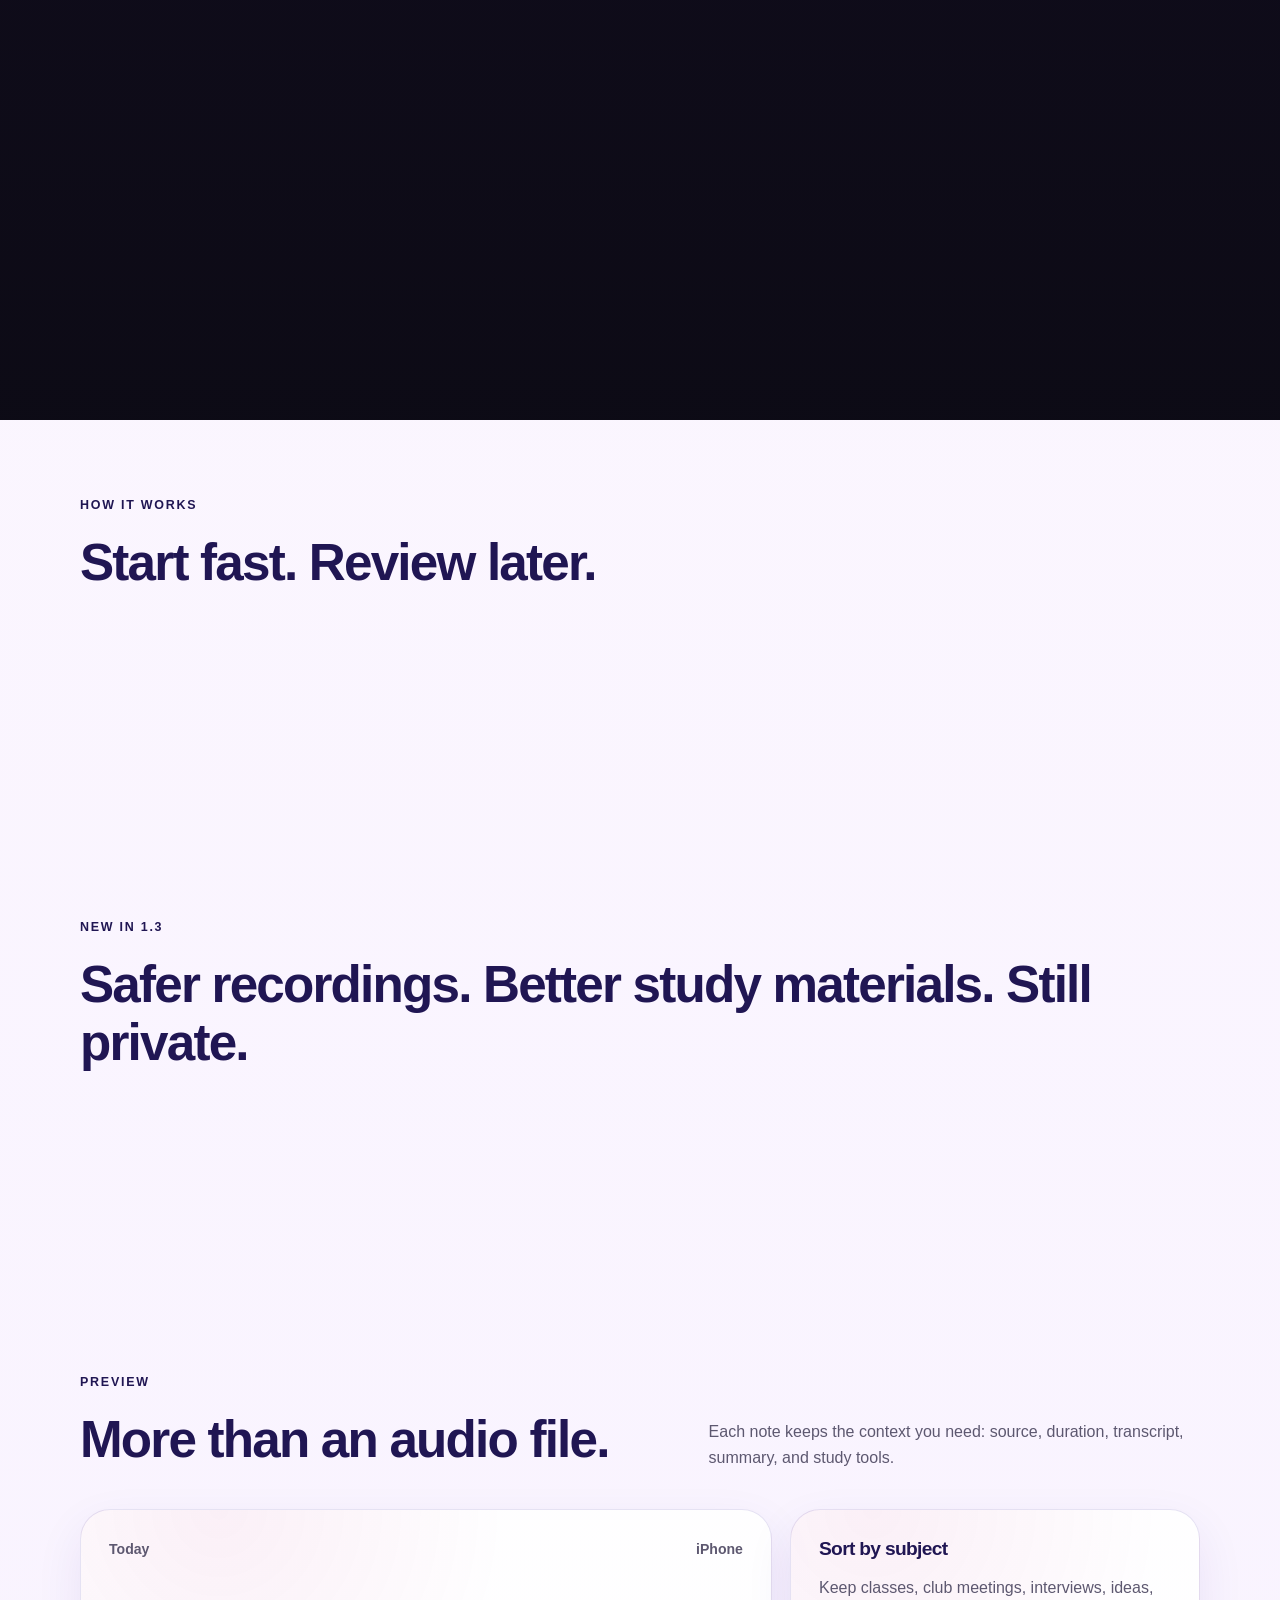
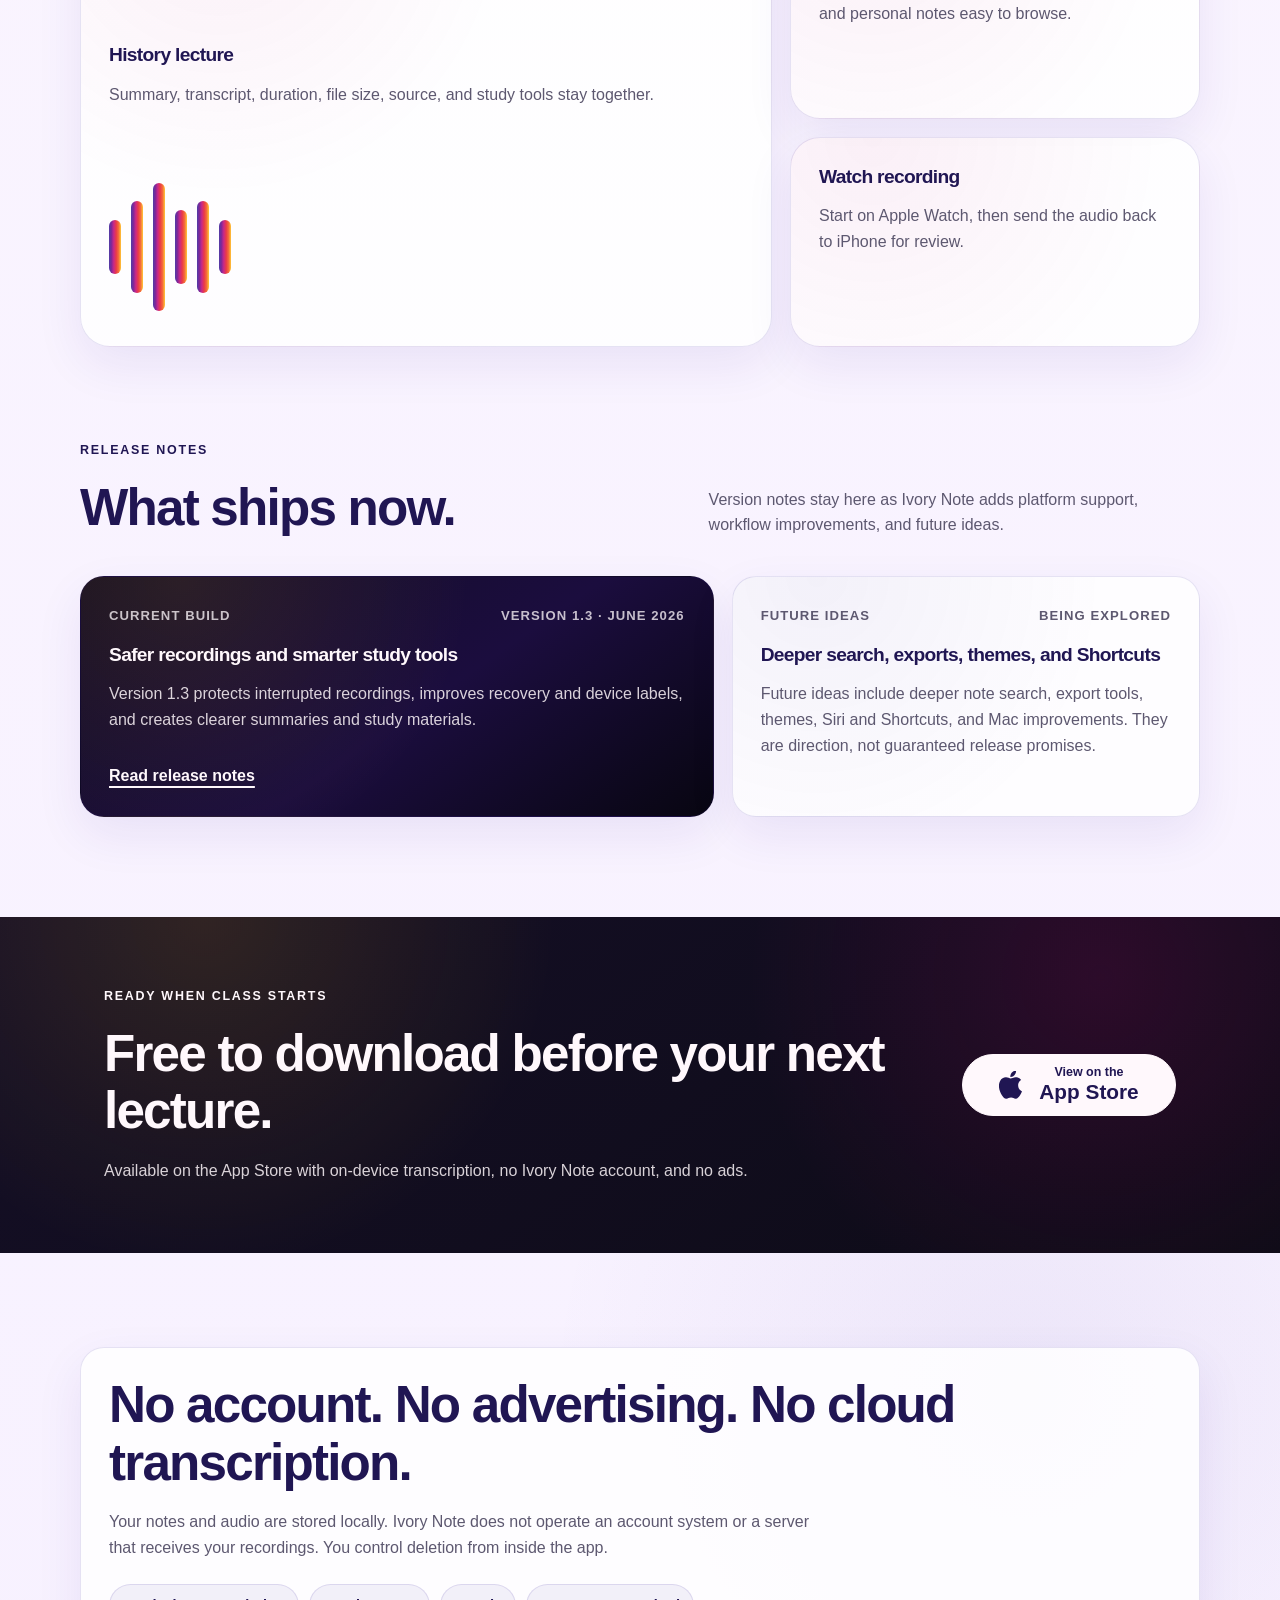
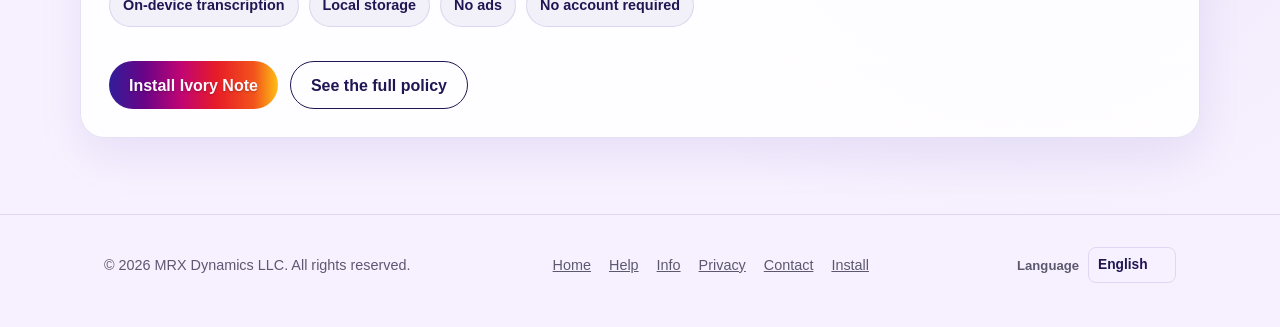
==== commit ca049616: "Correct capitalization in contact section" ====
--- a/Website/index.html
+++ b/Website/index.html
@@ -94,7 +94,7 @@
             </p>
             <a class="hero-contact" href="/info#contact" aria-label="Contact Ivory Note">
                 <span>Contact Ivory</span>
-                <strong>Email, support, Instagram</strong>
+                <strong>Email, Support, Instagram</strong>
             </a>
             <div class="actions">
                 <a class="button app-store-button" href="https://apps.apple.com/us/app/ivory-note/id6780518969" aria-label="Download Ivory Note on the App Store">
--- a/Website/styles.css
+++ b/Website/styles.css
@@ -1,13 +1,30 @@
 :root {
     color-scheme: light dark;
-    --ink: #2f3a45;
-    --ink-soft: #52606d;
-    --paper: #fffdf7;
-    --paper-deep: #f5f0e4;
-    --line: rgba(47, 58, 69, 0.14);
-    --card: rgba(255, 255, 255, 0.78);
-    --shadow: 0 18px 50px rgba(47, 58, 69, 0.09);
-    --shadow-lift: 0 26px 70px rgba(47, 58, 69, 0.14);
+    --sunrise-indigo: #301d98;
+    --sunrise-violet: #6a0487;
+    --sunrise-magenta: #c10573;
+    --sunrise-red: #e61a29;
+    --sunrise-orange: #f2541b;
+    --sunrise-gold: #ffbf15;
+    --indigo-rgb: 48, 29, 152;
+    --violet-rgb: 106, 4, 135;
+    --magenta-rgb: 193, 5, 115;
+    --red-rgb: 230, 26, 41;
+    --orange-rgb: 242, 84, 27;
+    --gold-rgb: 255, 191, 21;
+    --ink: #201653;
+    --ink-soft: #5d5870;
+    --paper: #fffbfe;
+    --paper-deep: #f7f1ff;
+    --line: rgba(var(--indigo-rgb), 0.12);
+    --card: rgba(255, 255, 255, 0.84);
+    --shadow: 0 18px 48px rgba(var(--indigo-rgb), 0.08);
+    --shadow-lift: 0 26px 68px rgba(var(--magenta-rgb), 0.13);
+    --action-gradient: linear-gradient(90deg, var(--sunrise-indigo) 0%, var(--sunrise-violet) 21%, var(--sunrise-magenta) 43%, var(--sunrise-red) 63%, var(--sunrise-orange) 86%, var(--sunrise-gold) 100%);
+    --action-gradient-hover: linear-gradient(90deg, var(--sunrise-indigo) 0%, var(--sunrise-violet) 19%, var(--sunrise-magenta) 41%, var(--sunrise-red) 61%, var(--sunrise-orange) 84%, var(--sunrise-gold) 100%);
+    --action-text-shadow: 0 1px 2px rgba(9, 7, 18, 0.26);
+    --sunrise-ribbon: linear-gradient(90deg, var(--sunrise-indigo), var(--sunrise-violet), var(--sunrise-magenta), var(--sunrise-red), var(--sunrise-orange), var(--sunrise-gold));
+    --deep-panel: linear-gradient(145deg, #120c24, #1b0d3e 54%, #080611);
     --motion: 420ms cubic-bezier(0.2, 0.8, 0.2, 1);
     --radius: 24px;
 }
@@ -23,7 +40,9 @@
 body {
     margin: 0;
     background:
-        radial-gradient(circle at 85% 5%, rgba(47, 58, 69, 0.09), transparent 27rem),
+        radial-gradient(circle at 86% 6%, rgba(var(--gold-rgb), 0.16), transparent 24rem),
+        radial-gradient(circle at 6% 10%, rgba(var(--magenta-rgb), 0.07), transparent 28rem),
+        radial-gradient(circle at 80% 92%, rgba(var(--indigo-rgb), 0.06), transparent 30rem),
         linear-gradient(180deg, var(--paper), var(--paper-deep));
     color: var(--ink);
     font-family: -apple-system, BlinkMacSystemFont, "SF Pro Text", "Helvetica Neue", sans-serif;
@@ -44,7 +63,7 @@
 
 .site-header {
     backdrop-filter: blur(18px);
-    background: rgba(255, 253, 247, 0.82);
+    background: rgba(255, 251, 254, 0.86);
     border-bottom: 1px solid var(--line);
     position: sticky;
     top: 0;
@@ -80,13 +99,13 @@
     display: block;
     height: 38px;
     object-fit: cover;
-    box-shadow: 0 3px 10px rgba(47, 58, 69, 0.16);
+    box-shadow: 0 3px 12px rgba(var(--indigo-rgb), 0.14);
     transition: box-shadow var(--motion), transform var(--motion);
     width: 38px;
 }
 
 .brand:hover .brand-mark {
-    box-shadow: 0 8px 22px rgba(47, 58, 69, 0.2);
+    box-shadow: 0 8px 24px rgba(var(--magenta-rgb), 0.18);
     transform: scale(1.04);
 }
 
@@ -148,14 +167,19 @@
 
 .nav-links .nav-install {
     align-items: center;
-    background: var(--ink);
+    background: var(--action-gradient);
+    background-clip: padding-box;
+    background-position: center;
+    background-repeat: no-repeat;
+    background-size: 100% 100%;
     border-radius: 999px;
-    color: var(--paper);
+    color: #fff8fc;
     display: inline-flex;
     line-height: 1;
     margin-left: 2px;
     min-height: 30px;
     padding: 5px 11px;
+    text-shadow: var(--action-text-shadow);
     transform: translateY(-5px);
     transition:
         background-color var(--motion),
@@ -165,8 +189,11 @@
 }
 
 .nav-links .nav-install:hover {
-    box-shadow: 0 8px 20px rgba(47, 58, 69, 0.16);
-    color: var(--paper);
+    background: var(--action-gradient-hover);
+    box-shadow:
+        0 8px 20px rgba(var(--magenta-rgb), 0.18),
+        0 12px 26px rgba(var(--orange-rgb), 0.16);
+    color: #fff8fc;
     transform: translateY(-6px);
 }
 
@@ -282,7 +309,9 @@
 }
 
 .button:hover {
-    box-shadow: 0 12px 30px rgba(47, 58, 69, 0.16);
+    box-shadow:
+        0 12px 30px rgba(var(--magenta-rgb), 0.14),
+        0 16px 34px rgba(var(--orange-rgb), 0.12);
     transform: translateY(-2px);
 }
 
@@ -291,8 +320,20 @@
 }
 
 .button.primary {
-    background: var(--ink);
-    color: var(--paper);
+    background: var(--action-gradient);
+    background-clip: border-box;
+    background-position: center;
+    background-repeat: no-repeat;
+    background-size: 100% 100%;
+    border: 0;
+    color: #fff8fc;
+    text-shadow: var(--action-text-shadow);
+}
+
+.button.primary:hover {
+    box-shadow:
+        0 14px 32px rgba(var(--magenta-rgb), 0.18),
+        0 18px 42px rgba(var(--orange-rgb), 0.14);
 }
 
 .button.secondary {
@@ -301,8 +342,8 @@
 
 .app-store-button {
     align-items: center;
-    background: #05070a;
-    border-color: #05070a;
+    background: #090712;
+    border-color: #090712;
     color: #fff;
     display: inline-flex;
     gap: 12px;
@@ -341,7 +382,7 @@
 }
 
 .app-store-button:hover {
-    background: #111923;
+    background: #170f2f;
     color: #fff;
 }
 
@@ -357,7 +398,7 @@
 
 .student-card {
     background:
-        radial-gradient(circle at 20% 0%, rgba(47, 58, 69, 0.08), transparent 16rem),
+        radial-gradient(circle at 20% 0%, rgba(var(--magenta-rgb), 0.055), transparent 16rem),
         var(--card);
     border: 1px solid var(--line);
     border-radius: 22px;
@@ -387,7 +428,7 @@
 
 .platform-card {
     background:
-        radial-gradient(circle at 22% 0%, rgba(47, 58, 69, 0.08), transparent 14rem),
+        radial-gradient(circle at 22% 0%, rgba(var(--indigo-rgb), 0.06), transparent 14rem),
         var(--card);
     border: 1px solid var(--line);
     border-radius: 22px;
@@ -401,16 +442,20 @@
 }
 
 .platform-card:hover {
-    border-color: rgba(47, 58, 69, 0.24);
+    border-color: rgba(var(--magenta-rgb), 0.22);
     box-shadow: var(--shadow-lift);
     transform: translateY(-4px);
 }
 
 .platform-icon {
     align-items: center;
-    background: var(--ink);
+    background: var(--action-gradient);
+    background-clip: padding-box;
+    background-position: center;
+    background-repeat: no-repeat;
+    background-size: 100% 100%;
     border-radius: 999px;
-    color: var(--paper);
+    color: #fff8fc;
     display: inline-flex;
     font-size: 0.74rem;
     font-weight: 850;
@@ -420,6 +465,7 @@
     margin-bottom: 18px;
     min-width: 34px;
     padding: 0 10px;
+    text-shadow: var(--action-text-shadow);
 }
 
 .platform-card p {
@@ -455,7 +501,7 @@
 .faq details:hover,
 .version-card:hover,
 .version-row:hover {
-    border-color: rgba(47, 58, 69, 0.24);
+    border-color: rgba(var(--magenta-rgb), 0.22);
     box-shadow: var(--shadow-lift);
     transform: translateY(-4px);
 }
@@ -484,9 +530,10 @@
 
 .screenshots-section {
     background:
-        radial-gradient(circle at 15% 8%, rgba(255, 253, 247, 0.1), transparent 18rem),
-        linear-gradient(180deg, rgba(16, 22, 27, 0.98), rgba(24, 32, 39, 0.96));
-    color: #eef1f3;
+        radial-gradient(circle at 14% 8%, rgba(var(--gold-rgb), 0.10), transparent 20rem),
+        radial-gradient(circle at 88% 16%, rgba(var(--magenta-rgb), 0.16), transparent 24rem),
+        linear-gradient(180deg, rgba(18, 12, 36, 0.99), rgba(8, 6, 17, 0.98));
+    color: #fff8fc;
     margin: 0 0 40px;
     overflow: hidden;
     padding: 72px 0 84px;
@@ -494,11 +541,11 @@
 
 .screenshots-section .eyebrow,
 .screenshots-section h2 {
-    color: #eef1f3;
+    color: #fff8fc;
 }
 
 .screenshots-section .section-copy {
-    color: rgba(238, 241, 243, 0.72);
+    color: rgba(255, 248, 252, 0.82);
 }
 
 .screenshots-heading {
@@ -519,10 +566,10 @@
 
 .theme-panel-dark {
     background:
-        radial-gradient(circle at 12% 0%, rgba(115, 139, 164, 0.22), transparent 22rem),
-        radial-gradient(circle at 88% 18%, rgba(238, 241, 243, 0.1), transparent 16rem),
-        linear-gradient(145deg, #05070a, #111923 54%, #06090d);
-    border: 1px solid rgba(238, 241, 243, 0.2);
+        radial-gradient(circle at 12% 0%, rgba(var(--gold-rgb), 0.10), transparent 22rem),
+        radial-gradient(circle at 88% 18%, rgba(var(--magenta-rgb), 0.16), transparent 18rem),
+        var(--deep-panel);
+    border: 1px solid rgba(255, 248, 252, 0.16);
     box-shadow:
         inset 0 1px 0 rgba(255, 255, 255, 0.08),
         0 34px 90px rgba(0, 0, 0, 0.42);
@@ -530,10 +577,10 @@
 
 .theme-panel-light {
     background:
-        radial-gradient(circle at 12% 0%, rgba(115, 139, 164, 0.22), transparent 22rem),
-        radial-gradient(circle at 88% 18%, rgba(238, 241, 243, 0.1), transparent 16rem),
-        linear-gradient(145deg, #05070a, #111923 54%, #06090d);
-    border: 1px solid rgba(238, 241, 243, 0.2);
+        radial-gradient(circle at 12% 0%, rgba(var(--gold-rgb), 0.10), transparent 22rem),
+        radial-gradient(circle at 88% 18%, rgba(var(--magenta-rgb), 0.16), transparent 18rem),
+        var(--deep-panel);
+    border: 1px solid rgba(255, 248, 252, 0.16);
     box-shadow:
         inset 0 1px 0 rgba(255, 255, 255, 0.08),
         0 34px 90px rgba(0, 0, 0, 0.42);
@@ -552,11 +599,11 @@
 }
 
 .theme-panel-dark .theme-panel-header p:not(.theme-eyebrow) {
-    color: rgba(238, 241, 243, 0.68);
+    color: rgba(255, 248, 252, 0.78);
 }
 
 .theme-panel-light .theme-panel-header p:not(.theme-eyebrow) {
-    color: rgba(238, 241, 243, 0.68);
+    color: rgba(255, 248, 252, 0.78);
 }
 
 .theme-eyebrow {
@@ -567,7 +614,7 @@
 }
 
 .theme-panel-light .theme-eyebrow {
-    color: #eef1f3;
+    color: #fff8fc;
 }
 
 .screenshots-grid {
@@ -603,8 +650,8 @@
 
 .phone-shot img {
     aspect-ratio: 1206 / 2622;
-    background: #050505;
-    border: 1px solid rgba(238, 241, 243, 0.24);
+    background: #05040b;
+    border: 1px solid rgba(255, 248, 252, 0.24);
     border-radius: 34px;
     box-shadow:
         0 0 0 1px rgba(255, 255, 255, 0.04),
@@ -614,10 +661,10 @@
 
 .theme-panel-light .phone-shot img {
     background: #f5f6fa;
-    border-color: rgba(47, 58, 69, 0.14);
+    border-color: rgba(var(--indigo-rgb), 0.16);
     box-shadow:
         0 0 0 1px rgba(255, 255, 255, 0.8),
-        0 26px 62px rgba(47, 58, 69, 0.18);
+        0 26px 62px rgba(var(--indigo-rgb), 0.18);
 }
 
 .phone-shot-featured {
@@ -630,8 +677,8 @@
 
 .watch-shot img {
     aspect-ratio: 374 / 446;
-    background: #050505;
-    border: 1px solid rgba(238, 241, 243, 0.24);
+    background: #05040b;
+    border: 1px solid rgba(255, 248, 252, 0.24);
     border-radius: 38px;
     box-shadow:
         0 0 0 1px rgba(255, 255, 255, 0.04),
@@ -641,7 +688,7 @@
 
 .phone-shot figcaption,
 .watch-shot figcaption {
-    color: rgba(238, 241, 243, 0.72);
+    color: rgba(255, 248, 252, 0.82);
     font-size: 0.88rem;
     font-weight: 700;
     margin-top: 12px;
@@ -649,7 +696,7 @@
 }
 
 .theme-panel-light .phone-shot figcaption {
-    color: rgba(238, 241, 243, 0.72);
+    color: rgba(255, 248, 252, 0.82);
 }
 
 .steps {
@@ -660,7 +707,9 @@
 }
 
 .step-card {
-    background: linear-gradient(180deg, rgba(255, 255, 255, 0.84), rgba(255, 253, 247, 0.58));
+    background:
+        radial-gradient(circle at 20% 0%, rgba(var(--gold-rgb), 0.07), transparent 16rem),
+        linear-gradient(180deg, rgba(255, 255, 255, 0.9), rgba(255, 251, 254, 0.7));
     border: 1px solid var(--line);
     border-radius: var(--radius);
     box-shadow: var(--shadow);
@@ -673,15 +722,20 @@
 
 .step-number {
     align-items: center;
-    background: var(--ink);
+    background: var(--action-gradient);
+    background-clip: padding-box;
+    background-position: center;
+    background-repeat: no-repeat;
+    background-size: 100% 100%;
     border-radius: 999px;
-    color: var(--paper);
+    color: #fff8fc;
     display: inline-flex;
     font-size: 0.88rem;
     font-weight: 800;
     height: 34px;
     justify-content: center;
     margin-bottom: 20px;
+    text-shadow: var(--action-text-shadow);
     width: 34px;
 }
 
@@ -699,7 +753,7 @@
 
 .screen-card {
     background:
-        radial-gradient(circle at 20% 0%, rgba(47, 58, 69, 0.1), transparent 18rem),
+        radial-gradient(circle at 20% 0%, rgba(var(--magenta-rgb), 0.06), transparent 18rem),
         var(--card);
     border: 1px solid var(--line);
     border-radius: 30px;
@@ -735,7 +789,7 @@
 
 .waveform span {
     animation: waveformPulse 1.55s ease-in-out infinite;
-    background: var(--ink);
+    background: var(--sunrise-ribbon);
     border-radius: 999px;
     display: block;
     height: 54px;
@@ -775,7 +829,7 @@
 }
 
 .privacy-proof span {
-    background: rgba(47, 58, 69, 0.08);
+    background: rgba(var(--indigo-rgb), 0.055);
     border: 1px solid var(--line);
     border-radius: 999px;
     color: var(--ink);
@@ -786,7 +840,7 @@
 }
 
 .privacy-proof span:hover {
-    background: rgba(47, 58, 69, 0.12);
+    background: rgba(var(--magenta-rgb), 0.08);
     transform: translateY(-2px);
 }
 
@@ -796,20 +850,21 @@
 
 .install-band {
     background:
-        radial-gradient(circle at 16% 0%, rgba(238, 241, 243, 0.16), transparent 22rem),
-        linear-gradient(145deg, rgba(47, 58, 69, 0.98), rgba(17, 25, 35, 0.98));
-    color: #eef1f3;
+        radial-gradient(circle at 16% 0%, rgba(var(--gold-rgb), 0.12), transparent 22rem),
+        radial-gradient(circle at 86% 18%, rgba(var(--magenta-rgb), 0.16), transparent 22rem),
+        linear-gradient(145deg, rgba(18, 12, 36, 0.99), rgba(9, 7, 18, 0.98));
+    color: #fff8fc;
     margin: 24px 0 58px;
     padding: 70px 0;
 }
 
 .install-band .eyebrow,
 .install-band h2 {
-    color: #eef1f3;
+    color: #fff8fc;
 }
 
 .install-band .section-copy {
-    color: rgba(238, 241, 243, 0.74);
+    color: rgba(255, 248, 252, 0.84);
     margin-bottom: 0;
 }
 
@@ -821,14 +876,14 @@
 }
 
 .app-store-button-light {
-    background: #eef1f3;
-    border-color: #eef1f3;
-    color: #111923;
+    background: #fff8fc;
+    border-color: #fff8fc;
+    color: #201653;
 }
 
 .app-store-button-light:hover {
     background: #fff;
-    color: #111923;
+    color: #201653;
 }
 
 .version-grid,
@@ -841,7 +896,7 @@
 .version-card,
 .version-row {
     background:
-        radial-gradient(circle at 18% 0%, rgba(47, 58, 69, 0.08), transparent 18rem),
+        radial-gradient(circle at 18% 0%, rgba(var(--indigo-rgb), 0.055), transparent 18rem),
         var(--card);
     border: 1px solid var(--line);
     border-radius: var(--radius);
@@ -858,9 +913,9 @@
 
 .version-card-featured {
     background:
-        radial-gradient(circle at 16% 0%, rgba(255, 253, 247, 0.18), transparent 18rem),
-        linear-gradient(145deg, rgba(47, 58, 69, 0.96), rgba(24, 32, 39, 0.96));
-    color: #eef1f3;
+        radial-gradient(circle at 16% 0%, rgba(var(--gold-rgb), 0.10), transparent 18rem),
+        var(--deep-panel);
+    color: #fff8fc;
 }
 
 .version-card p,
@@ -870,7 +925,7 @@
 }
 
 .version-card-featured p {
-    color: rgba(238, 241, 243, 0.74);
+    color: rgba(255, 248, 252, 0.84);
 }
 
 .version-meta {
@@ -888,7 +943,7 @@
 }
 
 .version-card-featured .version-meta {
-    color: rgba(238, 241, 243, 0.72);
+    color: rgba(255, 248, 252, 0.76);
 }
 
 .text-link {
@@ -934,10 +989,16 @@
 
 .version-badge {
     align-items: center;
-    background: var(--ink);
+    background: var(--action-gradient);
+    background-clip: padding-box;
+    background-position: center;
+    background-repeat: no-repeat;
+    background-size: 100% 100%;
     border-radius: 26px;
-    box-shadow: 0 16px 34px rgba(47, 58, 69, 0.18);
-    color: var(--paper);
+    box-shadow:
+        0 16px 34px rgba(var(--magenta-rgb), 0.16),
+        0 20px 42px rgba(var(--orange-rgb), 0.16);
+    color: #fff8fc;
     display: inline-flex;
     font-size: 1.7rem;
     font-weight: 900;
@@ -947,6 +1008,7 @@
     letter-spacing: 0;
     line-height: 1;
     text-align: center;
+    text-shadow: var(--action-text-shadow);
     width: 112px;
 }
 
@@ -1077,15 +1139,17 @@
 }
 
 .contact-box {
-    background: var(--ink);
+    background:
+        radial-gradient(circle at 18% 0%, rgba(var(--gold-rgb), 0.10), transparent 18rem),
+        var(--deep-panel);
     border-radius: var(--radius);
-    color: var(--paper);
+    color: #fff8fc;
     margin-bottom: 90px;
     padding: 34px;
 }
 
 .contact-box p {
-    color: rgba(255, 253, 247, 0.78);
+    color: rgba(255, 248, 252, 0.92);
 }
 
 .contact-box a {
@@ -1145,12 +1209,18 @@
 }
 
 .sticky-install {
-    background: var(--ink);
-    border: 1px solid rgba(255, 255, 255, 0.18);
+    background: var(--action-gradient);
+    background-clip: padding-box;
+    background-position: center;
+    background-repeat: no-repeat;
+    background-size: 100% 100%;
+    border: 0;
     border-radius: 999px;
     bottom: 18px;
-    box-shadow: 0 18px 42px rgba(47, 58, 69, 0.28);
-    color: var(--paper);
+    box-shadow:
+        0 18px 42px rgba(var(--magenta-rgb), 0.18),
+        0 22px 52px rgba(var(--orange-rgb), 0.20);
+    color: #fff8fc;
     display: none;
     font-weight: 850;
     left: 18px;
@@ -1159,6 +1229,7 @@
     right: 18px;
     text-align: center;
     text-decoration: none;
+    text-shadow: var(--action-text-shadow);
     transform: translateY(92px);
     transition:
         background-color var(--motion),
@@ -1168,8 +1239,10 @@
 }
 
 .sticky-install:hover {
-    background: #111923;
-    box-shadow: 0 22px 52px rgba(47, 58, 69, 0.34);
+    background: var(--action-gradient-hover);
+    box-shadow:
+        0 22px 52px rgba(var(--magenta-rgb), 0.22),
+        0 26px 62px rgba(var(--orange-rgb), 0.24);
 }
 
 .motion-ready .hero > *,
@@ -1509,47 +1582,48 @@
 
 @media (prefers-color-scheme: dark) {
     :root {
-        --ink: #eef1f3;
-        --ink-soft: #b4bec7;
-        --paper: #182027;
-        --paper-deep: #10161b;
-        --line: rgba(238, 241, 243, 0.13);
-        --card: rgba(35, 45, 54, 0.78);
+        --ink: #fff8fc;
+        --ink-soft: #ddd2ed;
+        --paper: #120b24;
+        --paper-deep: #080611;
+        --line: rgba(255, 248, 252, 0.13);
+        --card: rgba(28, 18, 48, 0.78);
         --shadow: 0 18px 50px rgba(0, 0, 0, 0.2);
+        --shadow-lift: 0 26px 70px rgba(0, 0, 0, 0.30);
     }
 
     .site-header {
-        background: rgba(24, 32, 39, 0.84);
-    }
-
-    .button.primary,
-    .contact-box {
-        background: #eef1f3;
-        color: #2f3a45;
+        background: rgba(18, 11, 36, 0.88);
+    }
+
+    .button.primary {
+        background: var(--action-gradient);
+        color: #fff8fc;
     }
 
     .button {
-        border-color: #eef1f3;
-    }
-
-    .button.primary {
-        color: #182027;
+        border-color: rgba(255, 248, 252, 0.44);
     }
 
     .step-card {
-        background: linear-gradient(180deg, rgba(35, 45, 54, 0.86), rgba(35, 45, 54, 0.58));
+        background:
+            radial-gradient(circle at 20% 0%, rgba(var(--magenta-rgb), 0.10), transparent 16rem),
+            linear-gradient(180deg, rgba(28, 18, 48, 0.88), rgba(28, 18, 48, 0.62));
     }
 
     .step-number,
-    .platform-icon,
+    .platform-icon {
+        background: var(--action-gradient);
+        color: #fff8fc;
+    }
+
     .waveform span {
-        background: #eef1f3;
-        color: #182027;
+        background: var(--sunrise-ribbon);
     }
 
     .privacy-proof span {
-        background: rgba(238, 241, 243, 0.08);
-        color: #eef1f3;
+        background: rgba(255, 248, 252, 0.08);
+        color: #fff8fc;
     }
 
     .card:hover,
@@ -1561,10 +1635,10 @@
     .faq details:hover,
     .version-card:hover,
     .version-row:hover {
-        border-color: rgba(238, 241, 243, 0.24);
+        border-color: rgba(255, 248, 252, 0.24);
     }
 
     .contact-box p {
-        color: rgba(47, 58, 69, 0.76);
-    }
-}
+        color: rgba(255, 248, 252, 0.92);
+    }
+}
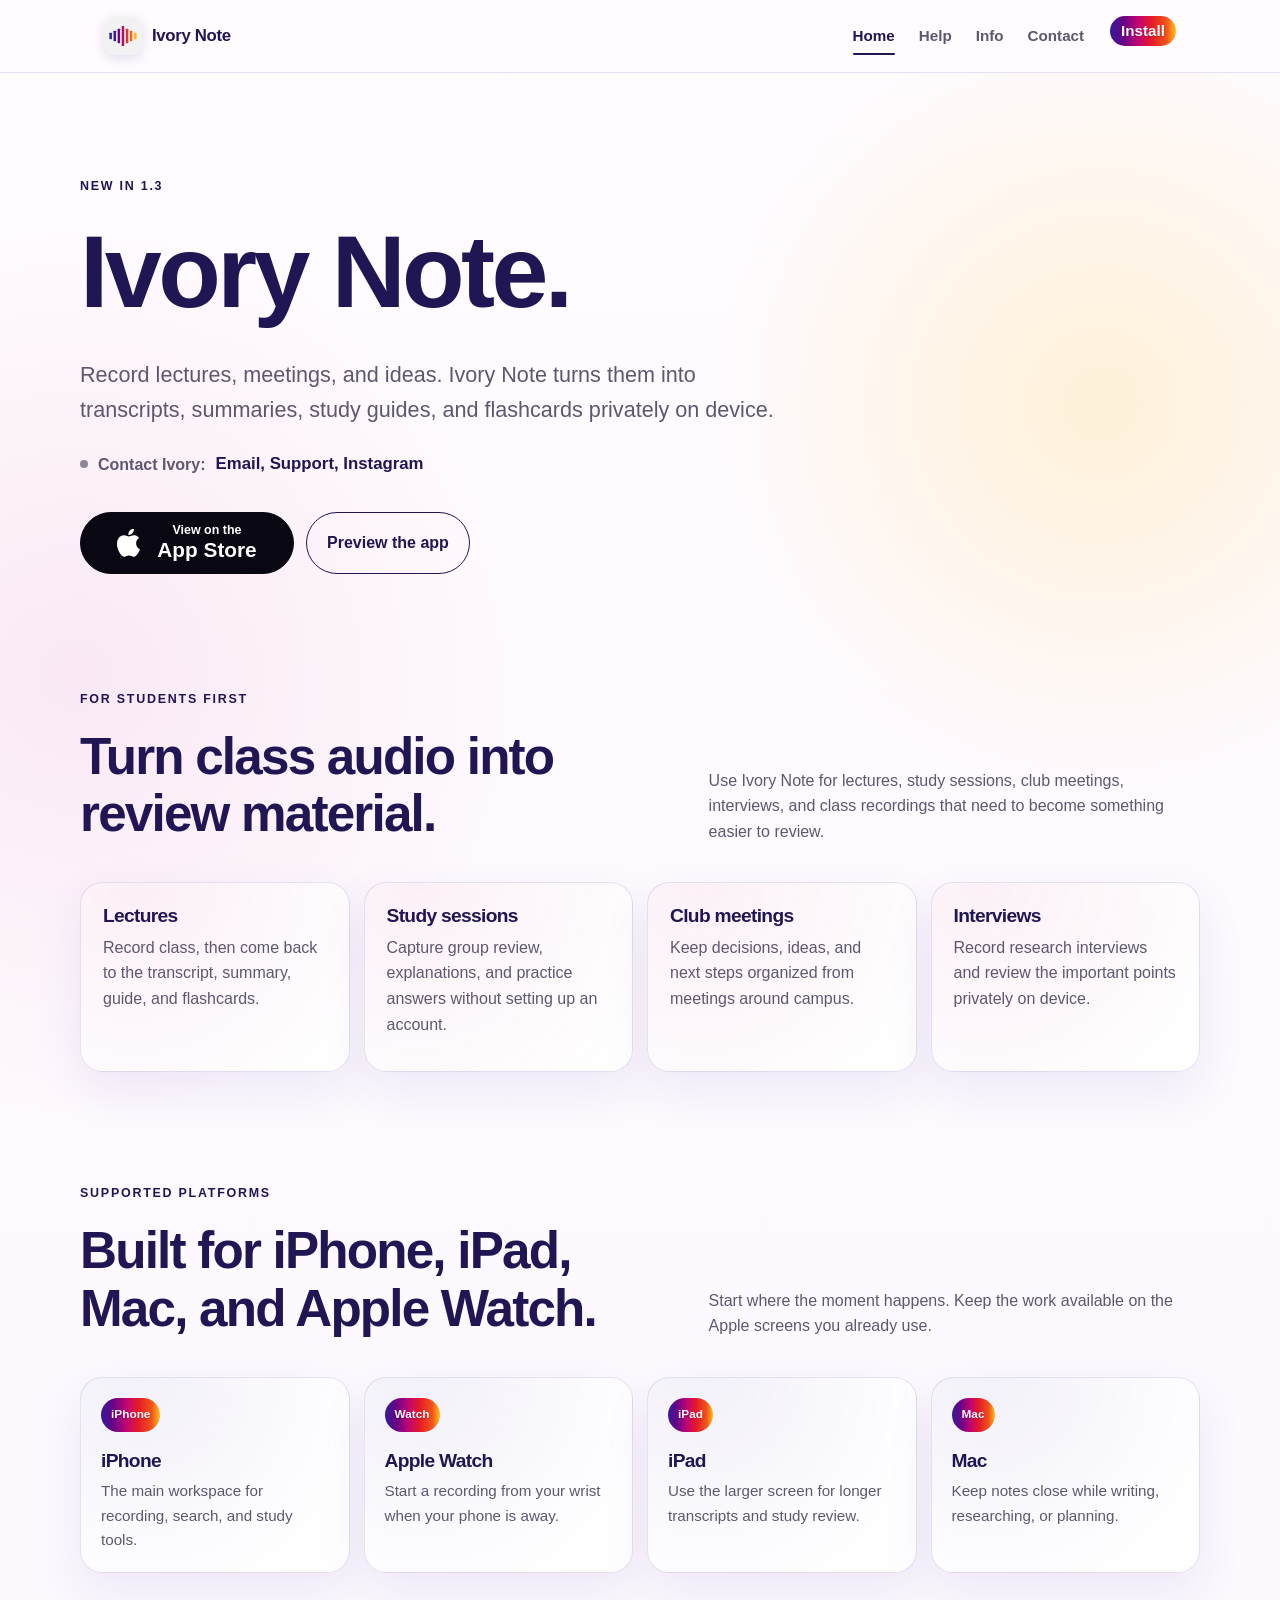
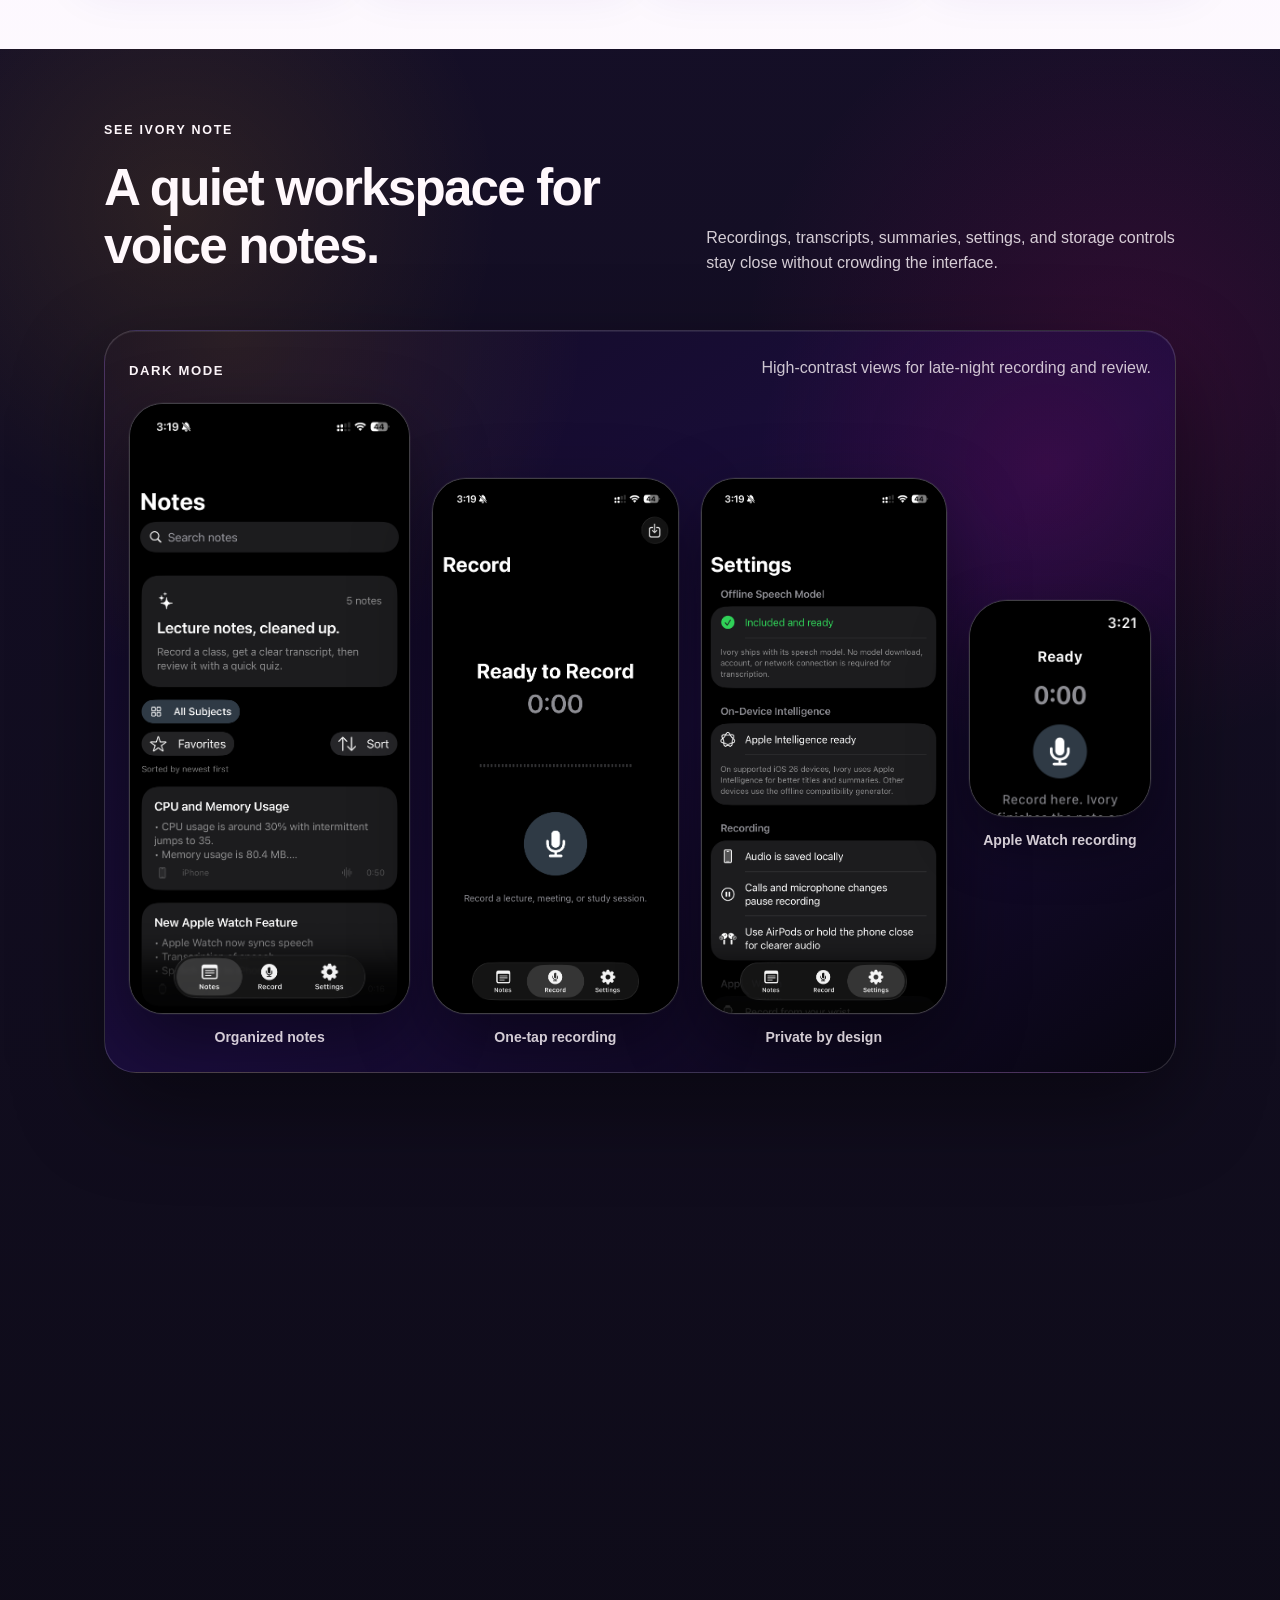
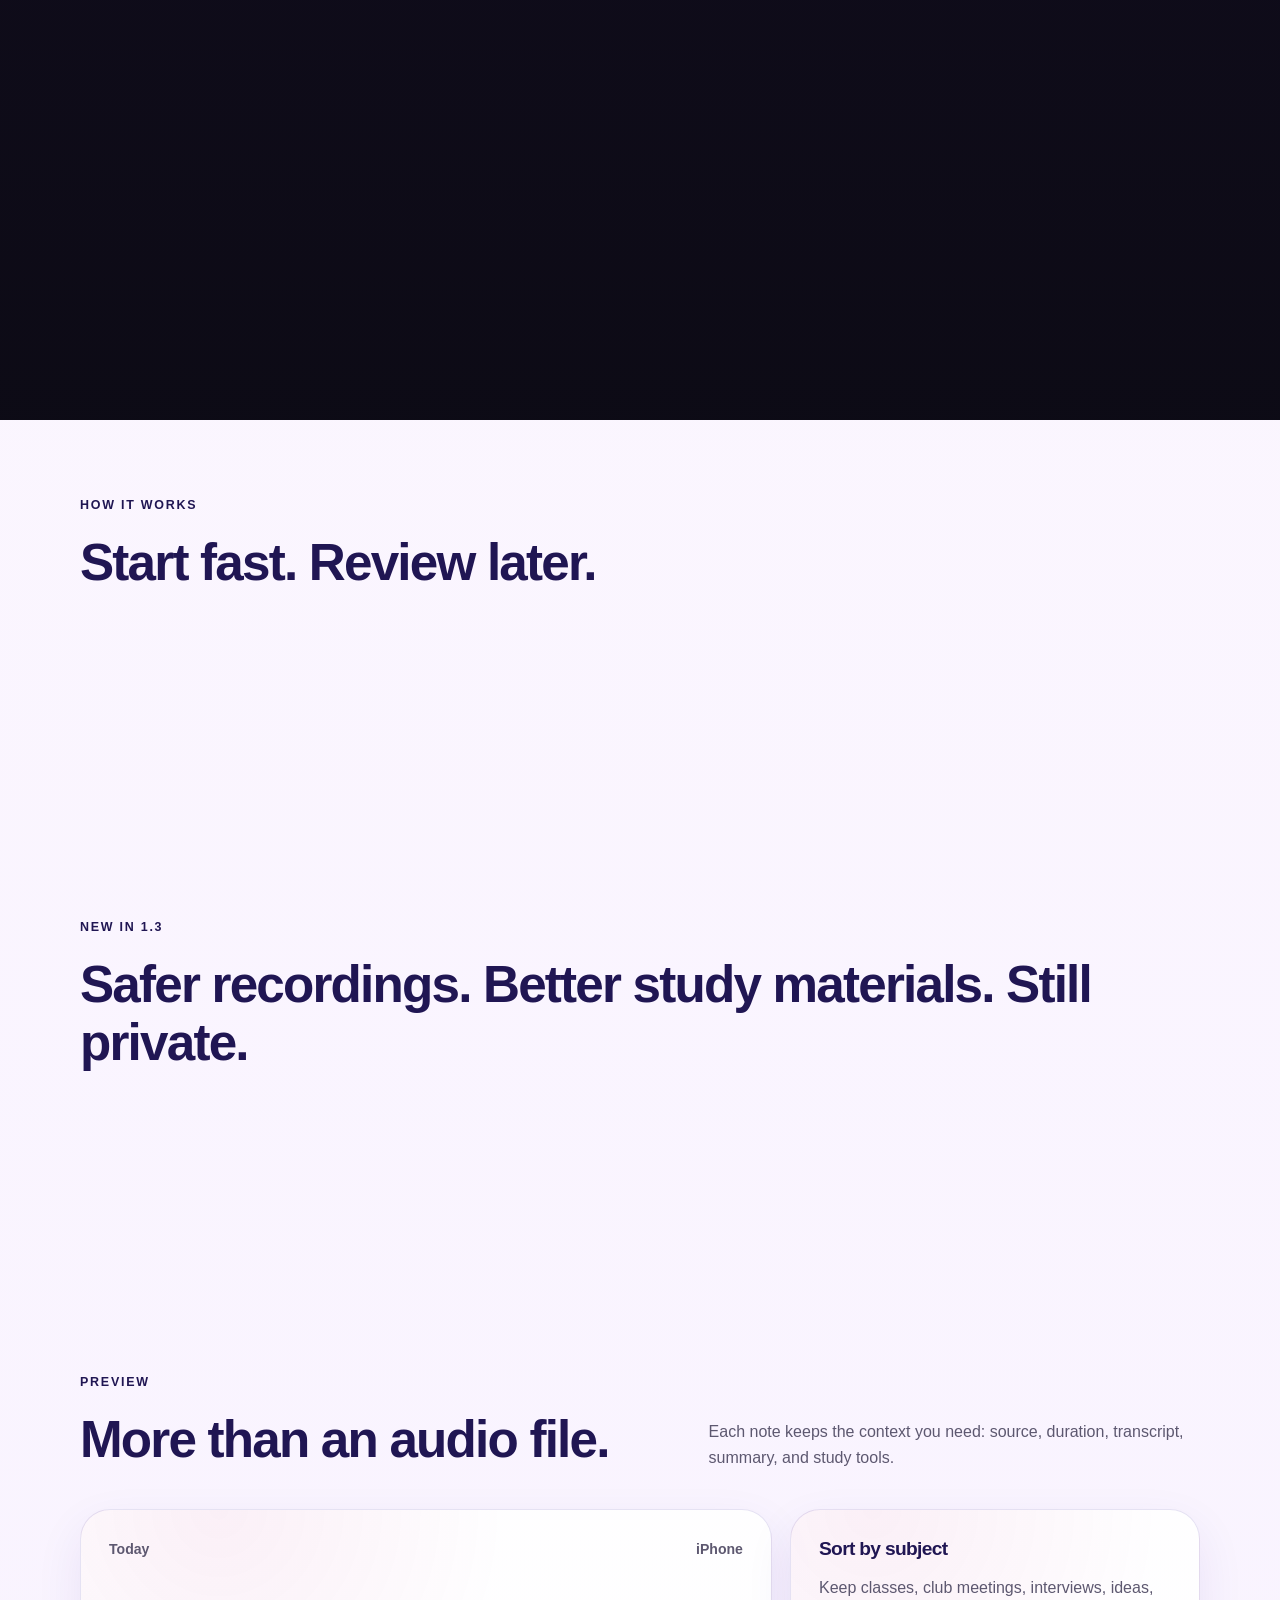
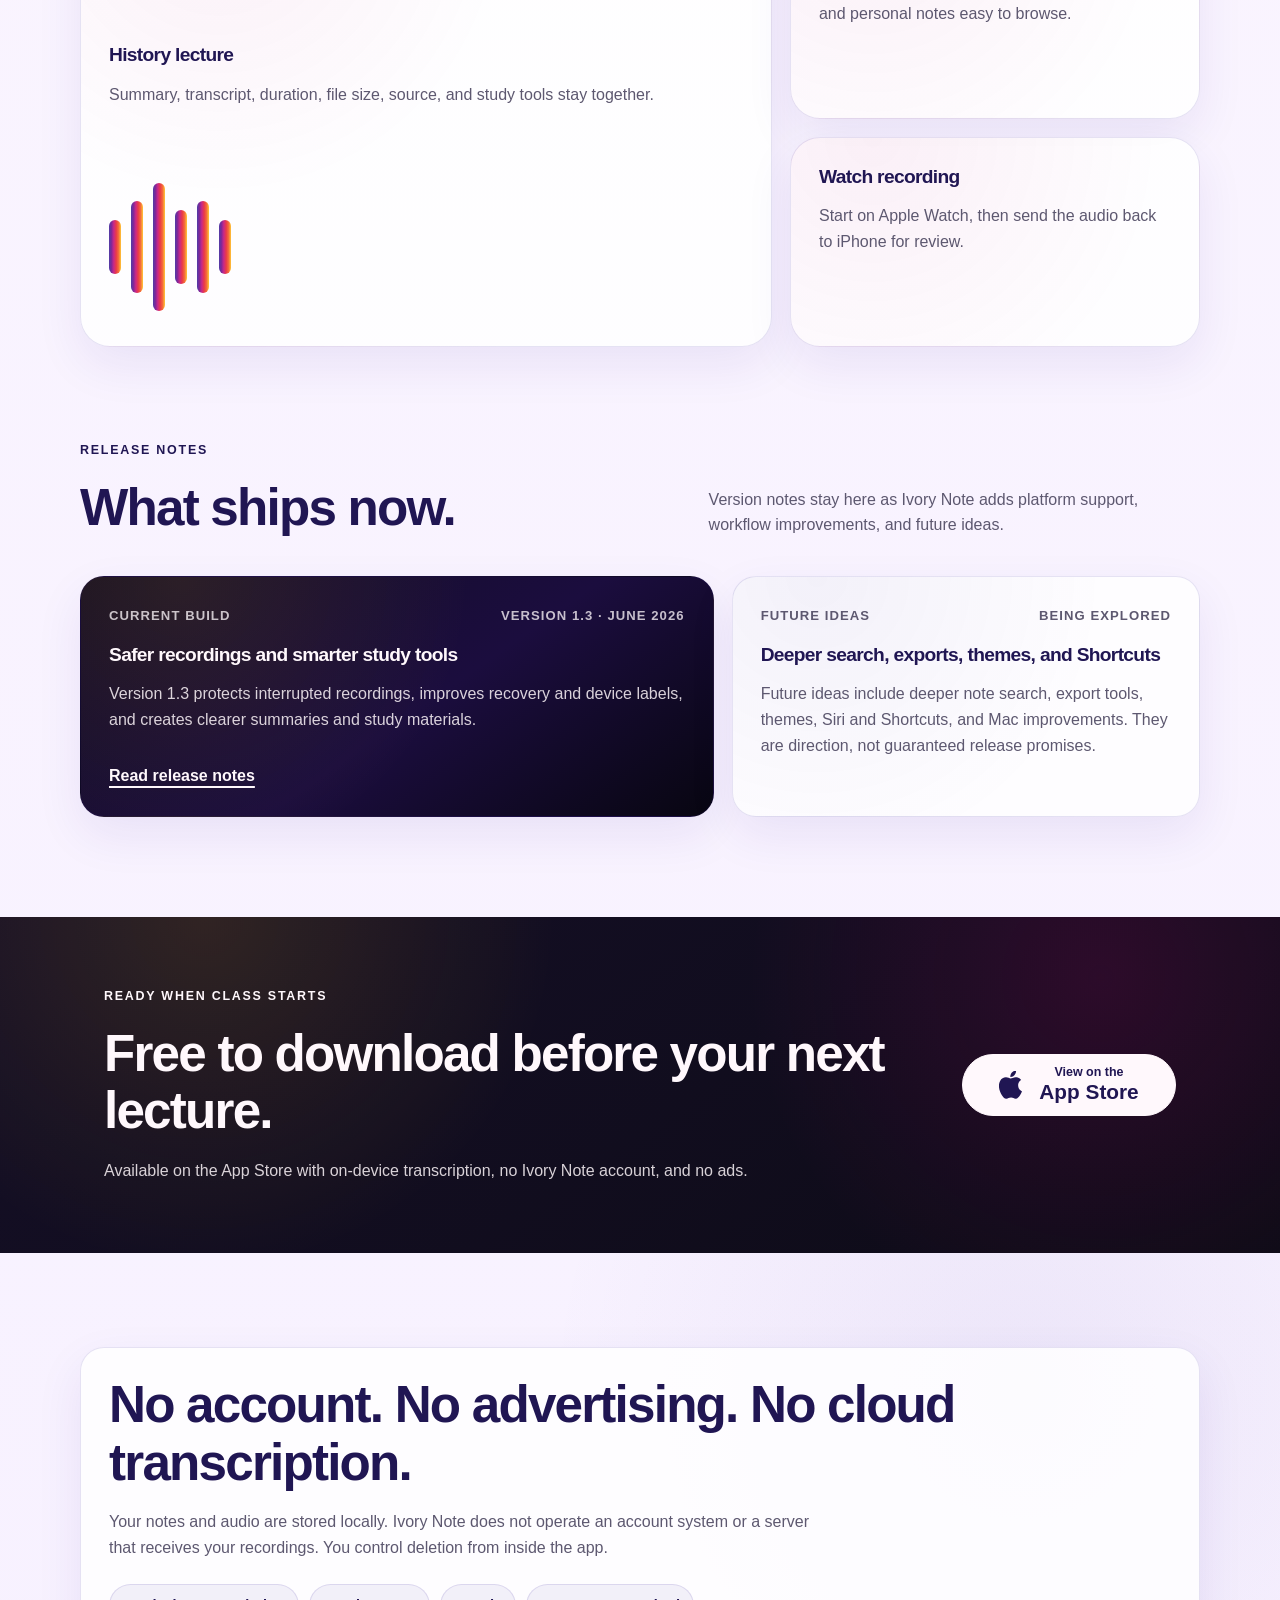
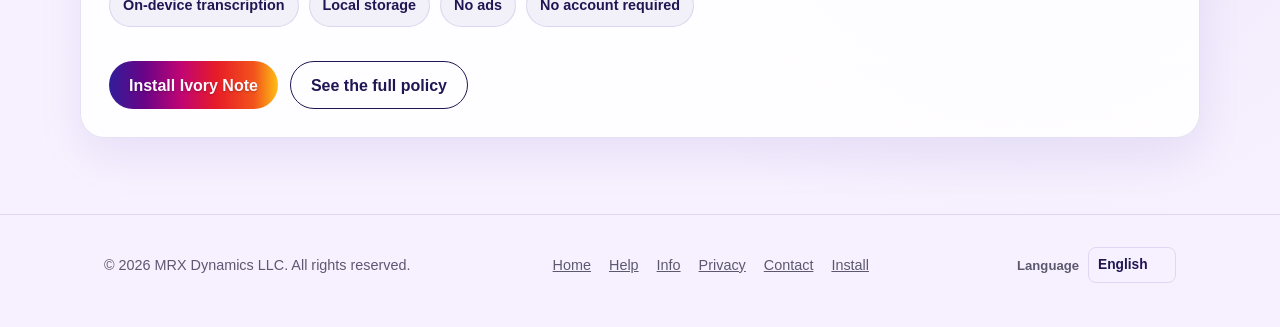
==== commit 6d380a85: "Update contact link text to include a colon" ====
--- a/Website/index.html
+++ b/Website/index.html
@@ -93,7 +93,7 @@
                 Record lectures, meetings, and ideas. Ivory Note turns them into transcripts, summaries, study guides, and flashcards privately on device.
             </p>
             <a class="hero-contact" href="/info#contact" aria-label="Contact Ivory Note">
-                <span>Contact Ivory</span>
+                <span>Contact Ivory:</span>
                 <strong>Email, Support, Instagram</strong>
             </a>
             <div class="actions">
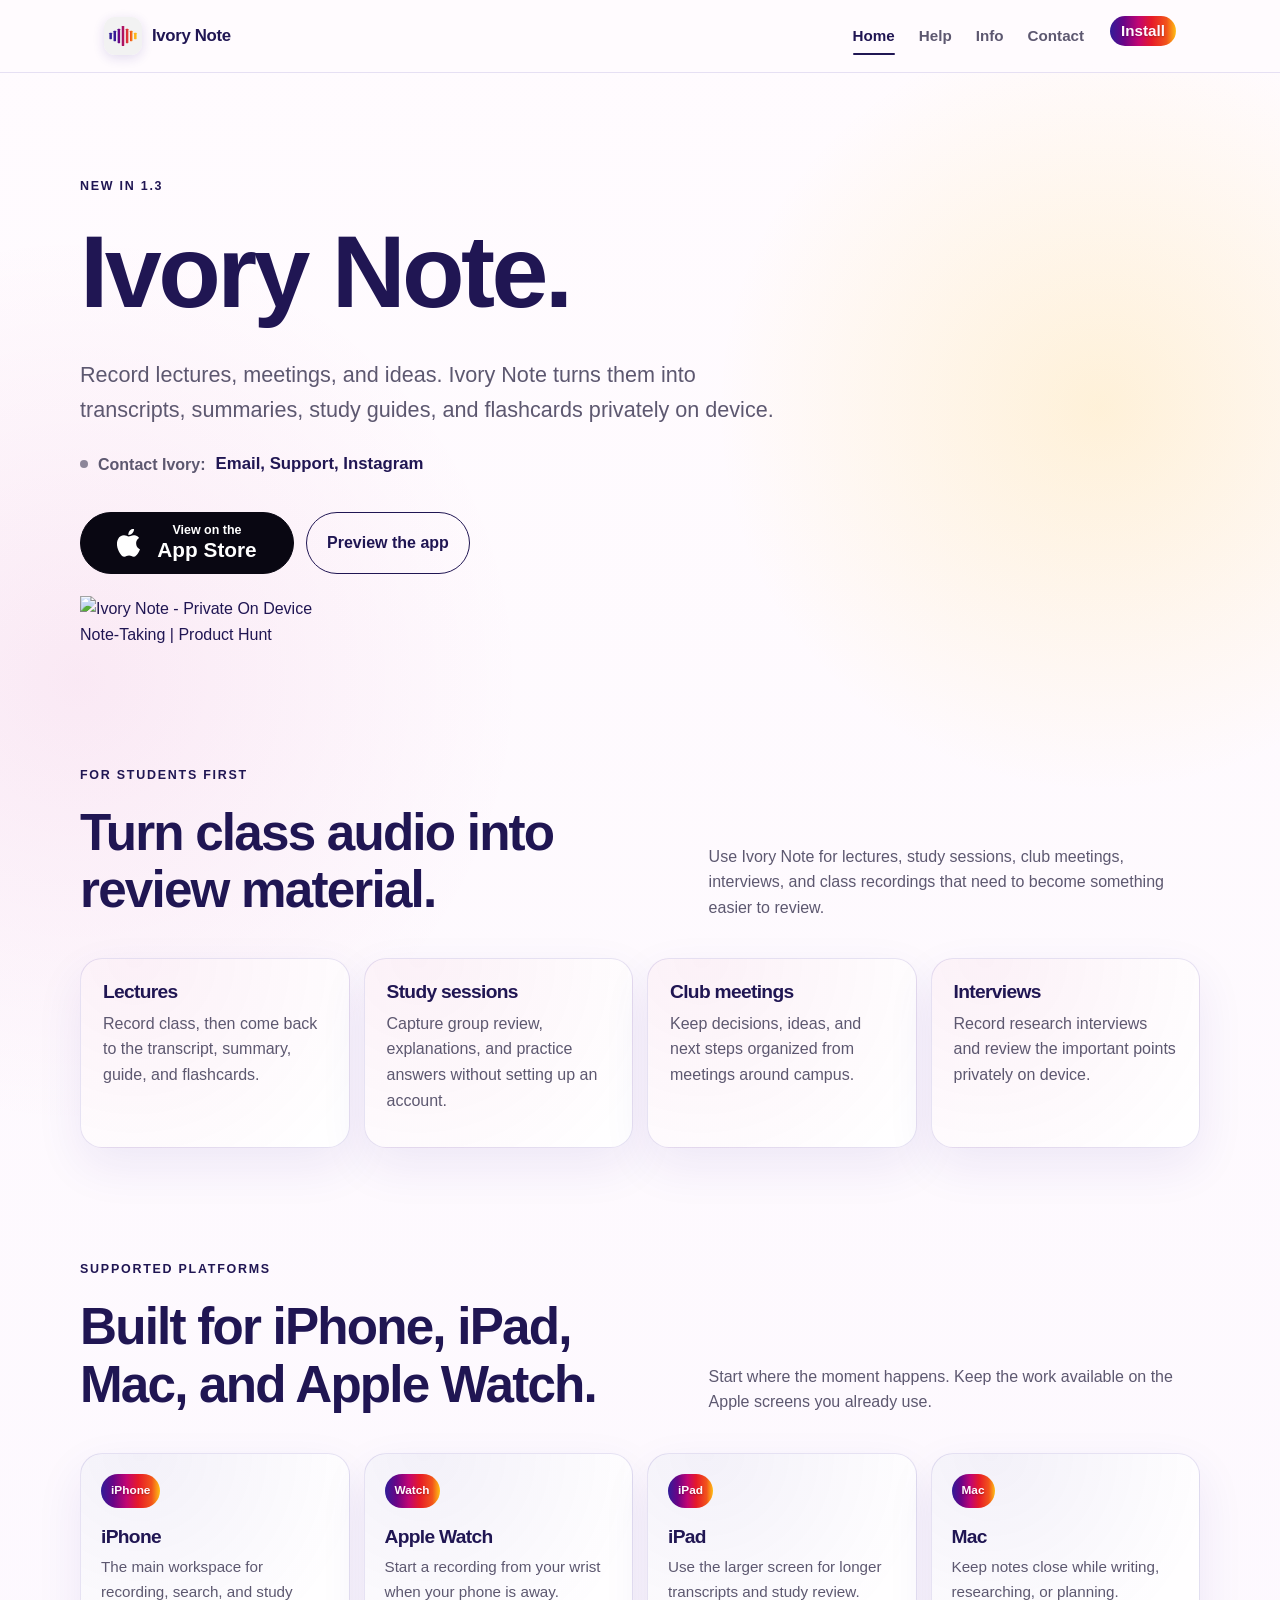
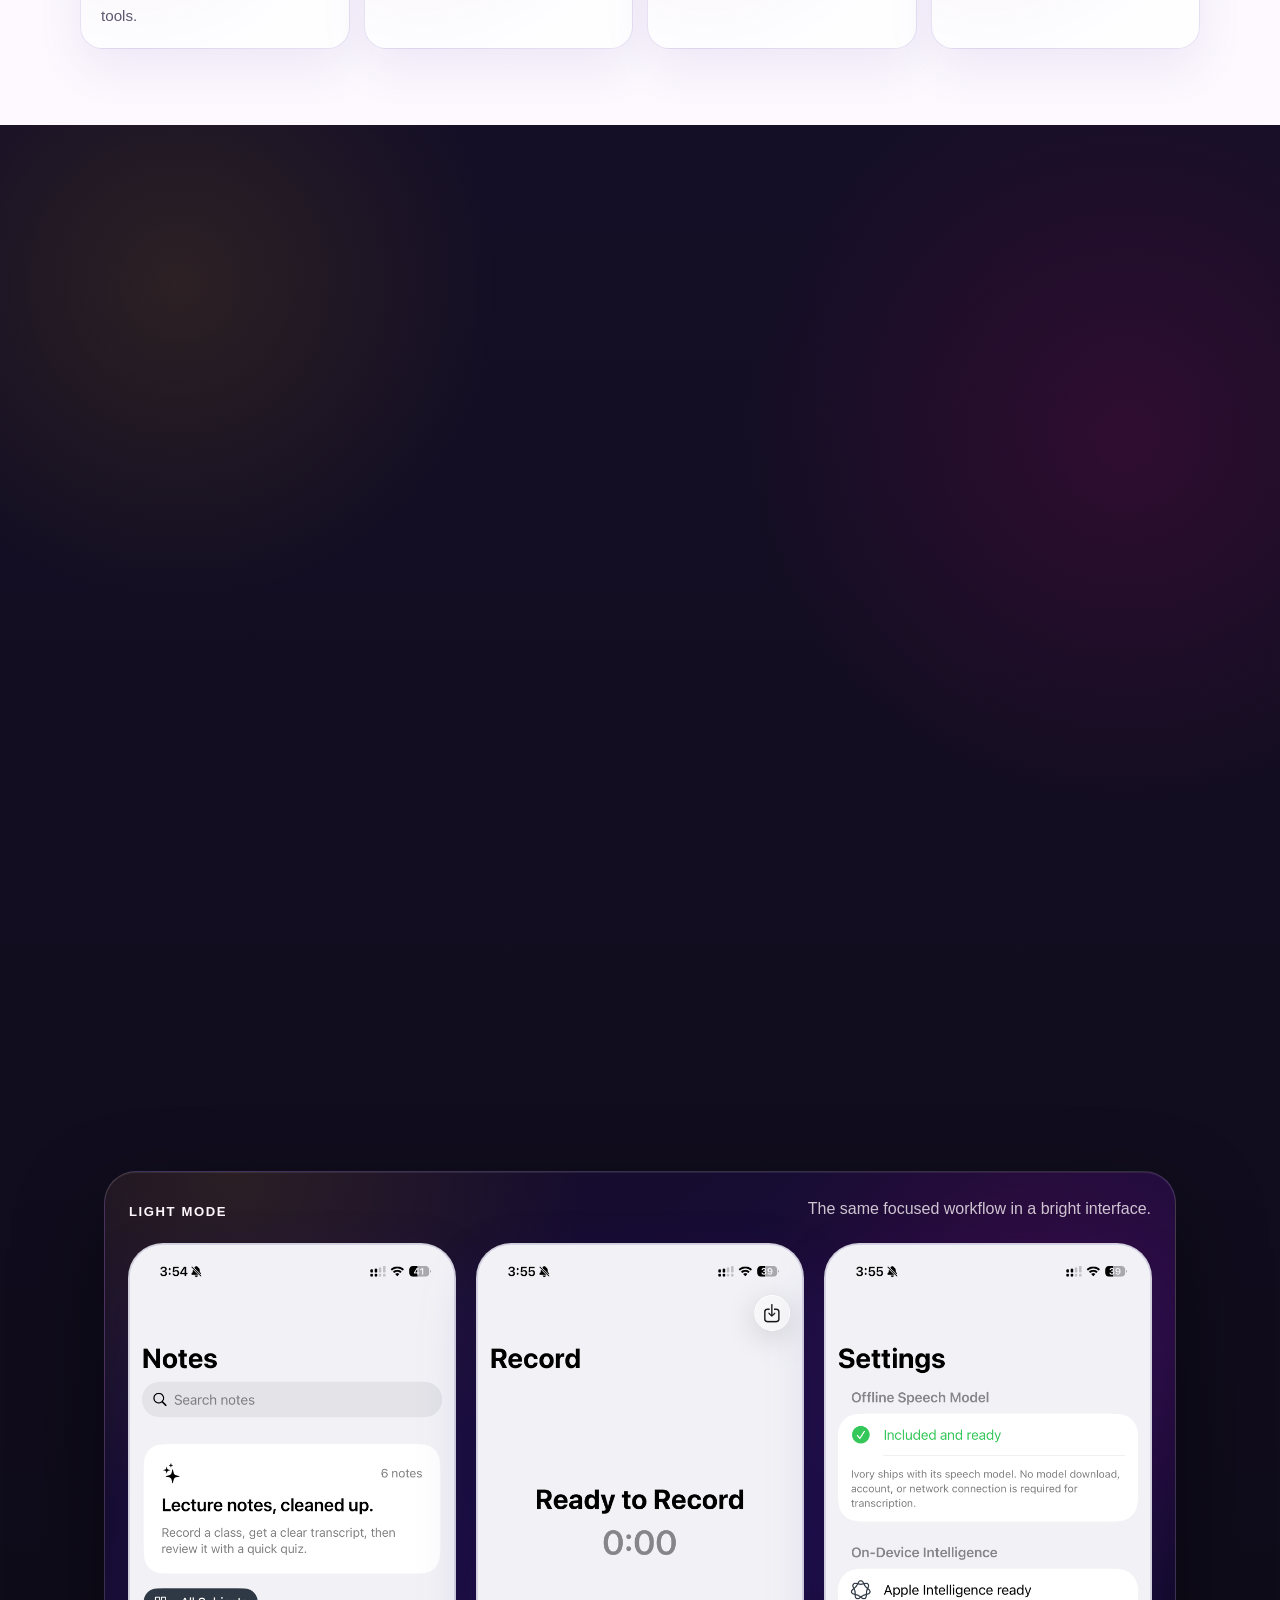
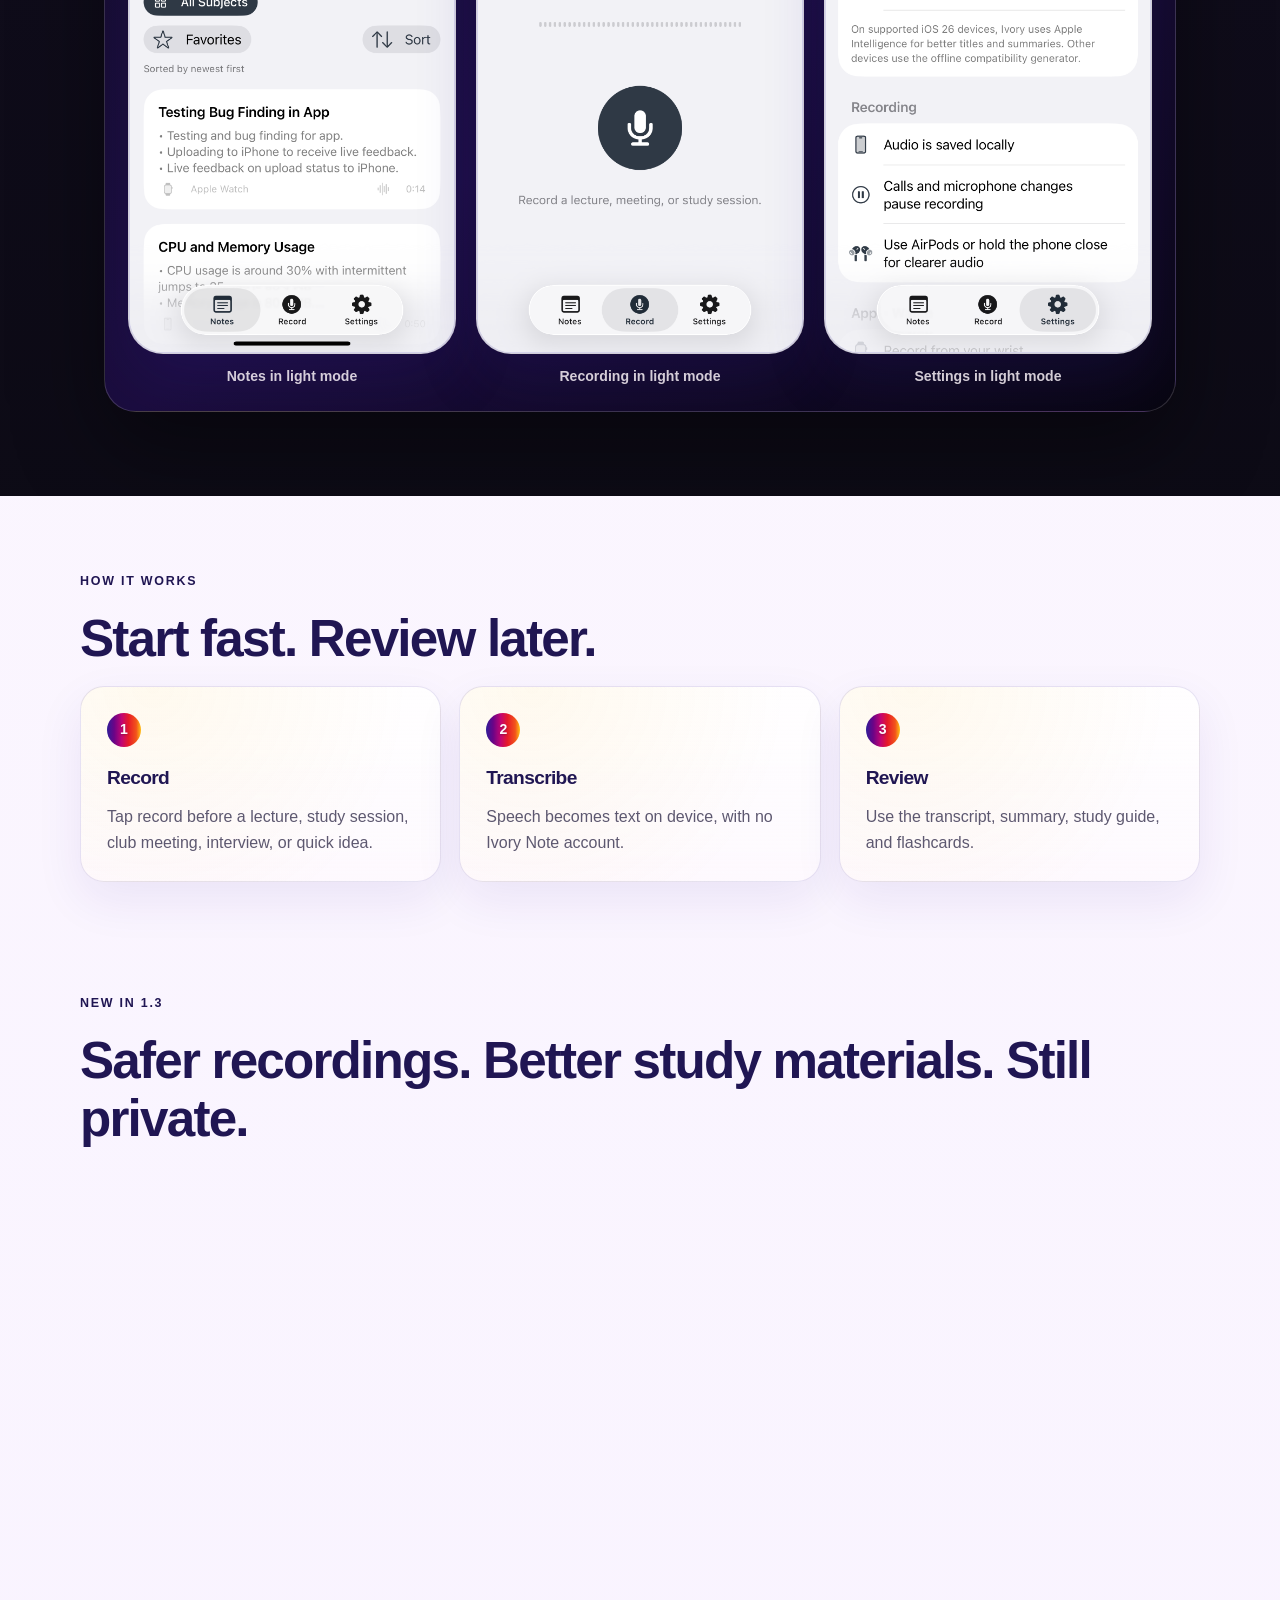
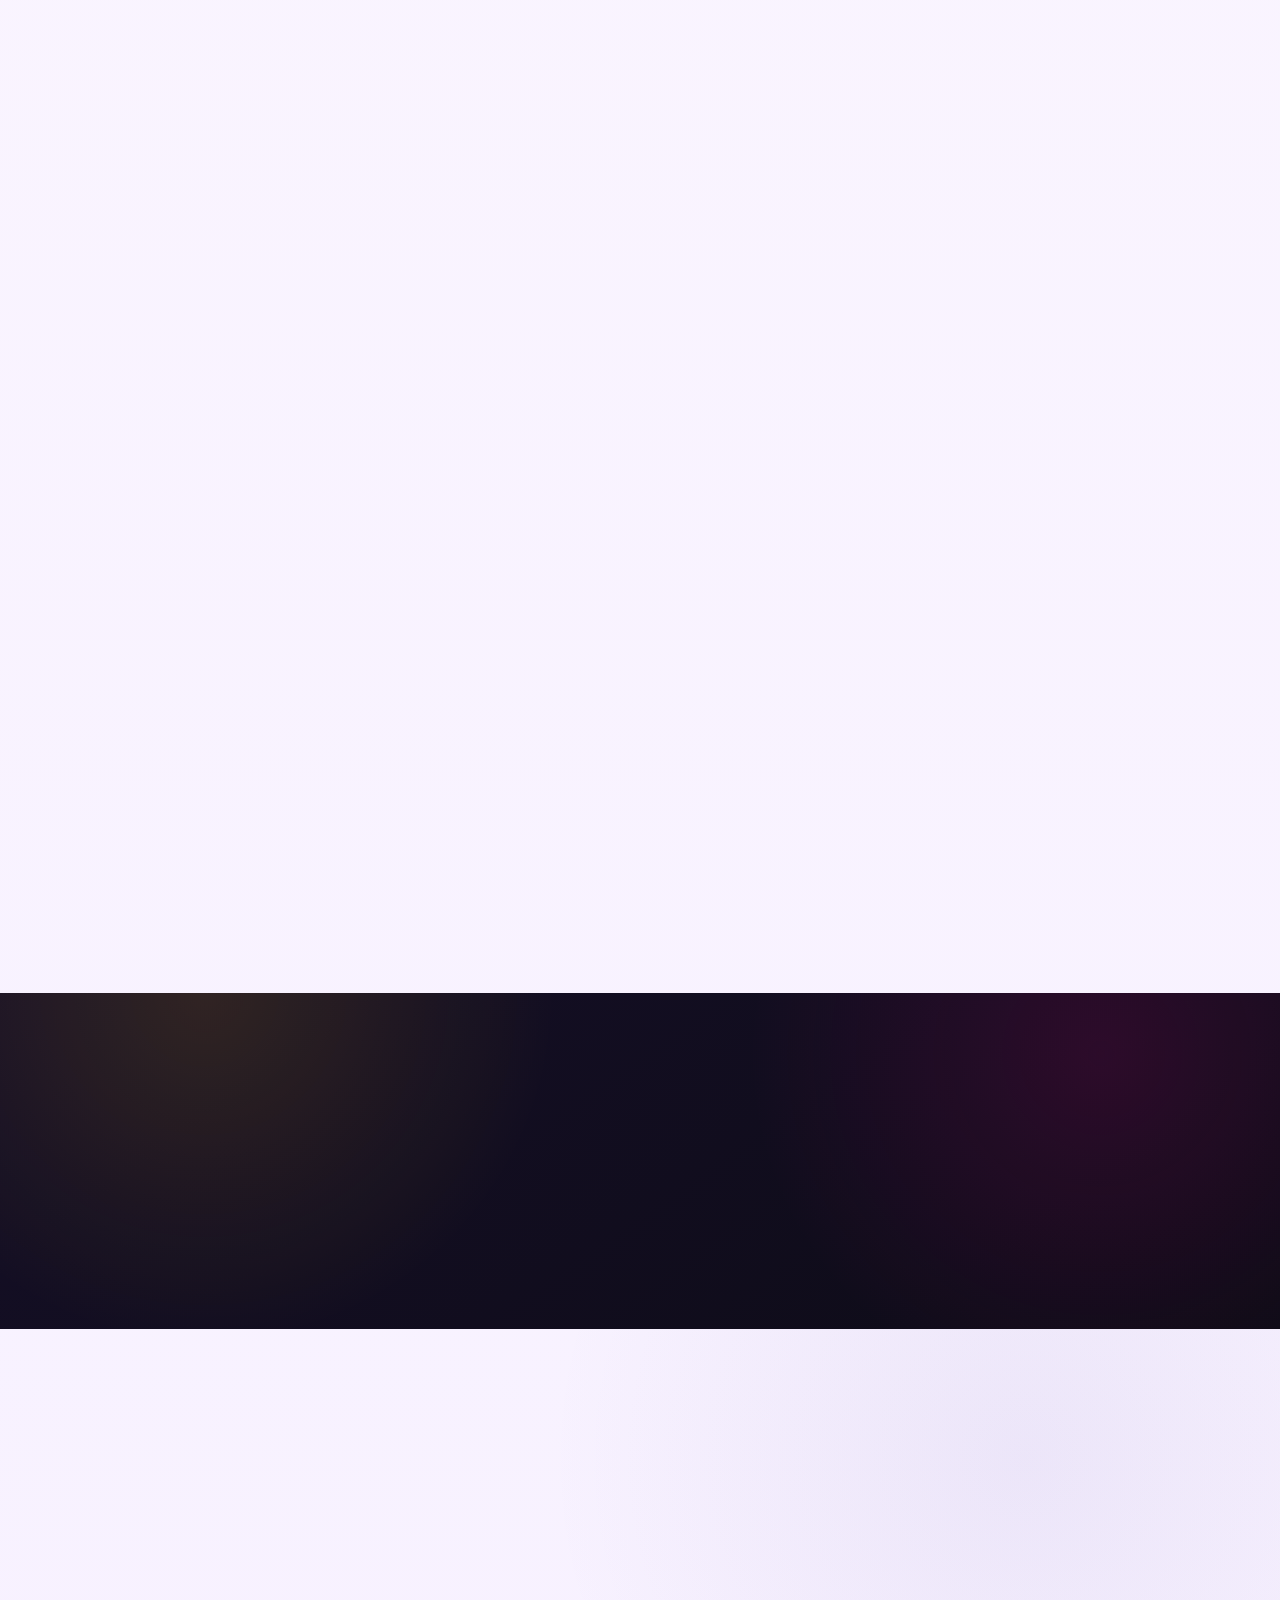
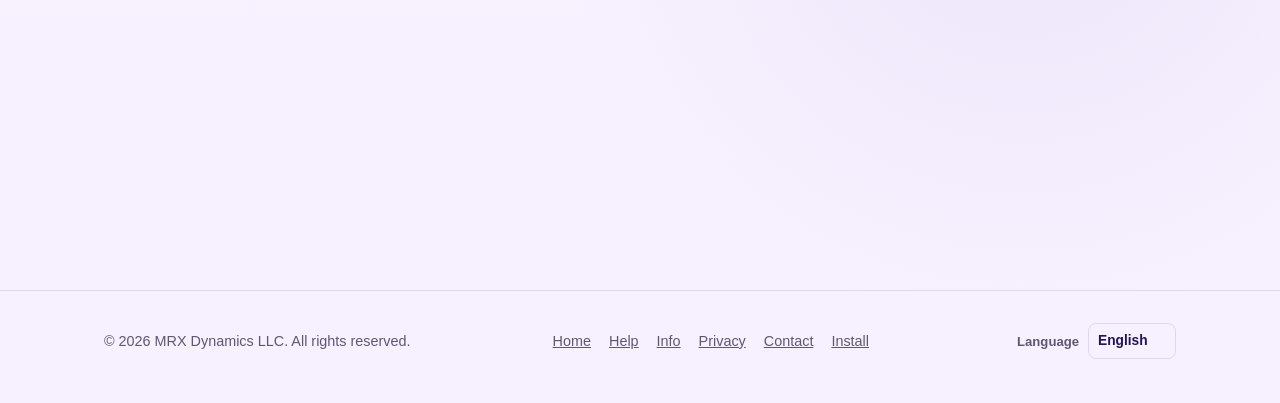
==== commit a0e9222d: "Add Product Hunt badge" ====
--- a/Website/index.html
+++ b/Website/index.html
@@ -108,6 +108,13 @@
                 </a>
                 <a class="button secondary" href="#screenshots">Preview the app</a>
             </div>
+            <a class="product-hunt-badge" href="https://www.producthunt.com/products/ivory-note?embed=true&amp;utm_source=badge-featured&amp;utm_medium=badge&amp;utm_campaign=badge-ivory-note" target="_blank" rel="noopener noreferrer">
+                <picture>
+                    <source media="(prefers-color-scheme: dark)" srcset="https://api.producthunt.com/widgets/embed-image/v1/featured.svg?post_id=1184044&amp;theme=dark&amp;t=1782834951747">
+                    <source media="(prefers-color-scheme: light)" srcset="https://api.producthunt.com/widgets/embed-image/v1/featured.svg?post_id=1184044&amp;theme=light&amp;t=1782834792132">
+                    <img alt="Ivory Note - Private On Device Note-Taking | Product Hunt" width="250" height="54" src="https://api.producthunt.com/widgets/embed-image/v1/featured.svg?post_id=1184044&amp;theme=neutral&amp;t=1782834946541">
+                </picture>
+            </a>
         </section>
 
         <section class="section shell student-section" aria-labelledby="students">
--- a/Website/styles.css
+++ b/Website/styles.css
@@ -386,6 +386,25 @@
     color: #fff;
 }
 
+.product-hunt-badge {
+    display: inline-flex;
+    margin-top: 22px;
+    max-width: 250px;
+    text-decoration: none;
+    transition: opacity var(--motion), transform var(--motion);
+}
+
+.product-hunt-badge:hover {
+    opacity: 0.9;
+    transform: translateY(-2px);
+}
+
+.product-hunt-badge img {
+    display: block;
+    height: auto;
+    max-width: 100%;
+}
+
 .student-section {
     padding-top: 0;
 }
@@ -783,22 +802,31 @@
 .waveform {
     align-items: center;
     display: flex;
-    gap: 10px;
+    --waveform-bar-gap: 10px;
+    --waveform-bar-width: 12px;
+    --waveform-width: 122px;
+    gap: var(--waveform-bar-gap);
     margin-top: 76px;
+    width: var(--waveform-width);
 }
 
 .waveform span {
     animation: waveformPulse 1.55s ease-in-out infinite;
-    background: var(--sunrise-ribbon);
+    background-image: var(--sunrise-ribbon);
+    background-position: var(--waveform-bar-offset, 0) center;
+    background-repeat: no-repeat;
+    background-size: var(--waveform-width) 100%;
     border-radius: 999px;
     display: block;
     height: 54px;
     opacity: 0.86;
-    width: 12px;
+    transform-origin: center;
+    width: var(--waveform-bar-width);
 }
 
 .waveform span:nth-child(1) {
     animation-delay: 0ms;
+    --waveform-bar-offset: 0px;
 }
 
 .waveform span:nth-child(2),
@@ -807,18 +835,29 @@
     height: 92px;
 }
 
+.waveform span:nth-child(2) {
+    --waveform-bar-offset: -22px;
+}
+
 .waveform span:nth-child(3) {
     animation-delay: 180ms;
     height: 128px;
+    --waveform-bar-offset: -44px;
 }
 
 .waveform span:nth-child(4) {
     animation-delay: 270ms;
     height: 74px;
+    --waveform-bar-offset: -66px;
+}
+
+.waveform span:nth-child(5) {
+    --waveform-bar-offset: -88px;
 }
 
 .waveform span:nth-child(6) {
     animation-delay: 360ms;
+    --waveform-bar-offset: -110px;
 }
 
 .privacy-proof {
@@ -1272,6 +1311,10 @@
     animation-delay: 360ms;
 }
 
+.motion-ready .hero > *:nth-child(6) {
+    animation-delay: 450ms;
+}
+
 .motion-ready .sticky-install {
     transform: translateY(0);
 }
@@ -1548,6 +1591,16 @@
         width: 100%;
     }
 
+    .product-hunt-badge {
+        max-width: none;
+        width: 100%;
+    }
+
+    .product-hunt-badge picture,
+    .product-hunt-badge img {
+        width: 100%;
+    }
+
     .site-footer {
         padding-bottom: 76px;
     }
@@ -1617,10 +1670,6 @@
         color: #fff8fc;
     }
 
-    .waveform span {
-        background: var(--sunrise-ribbon);
-    }
-
     .privacy-proof span {
         background: rgba(255, 248, 252, 0.08);
         color: #fff8fc;
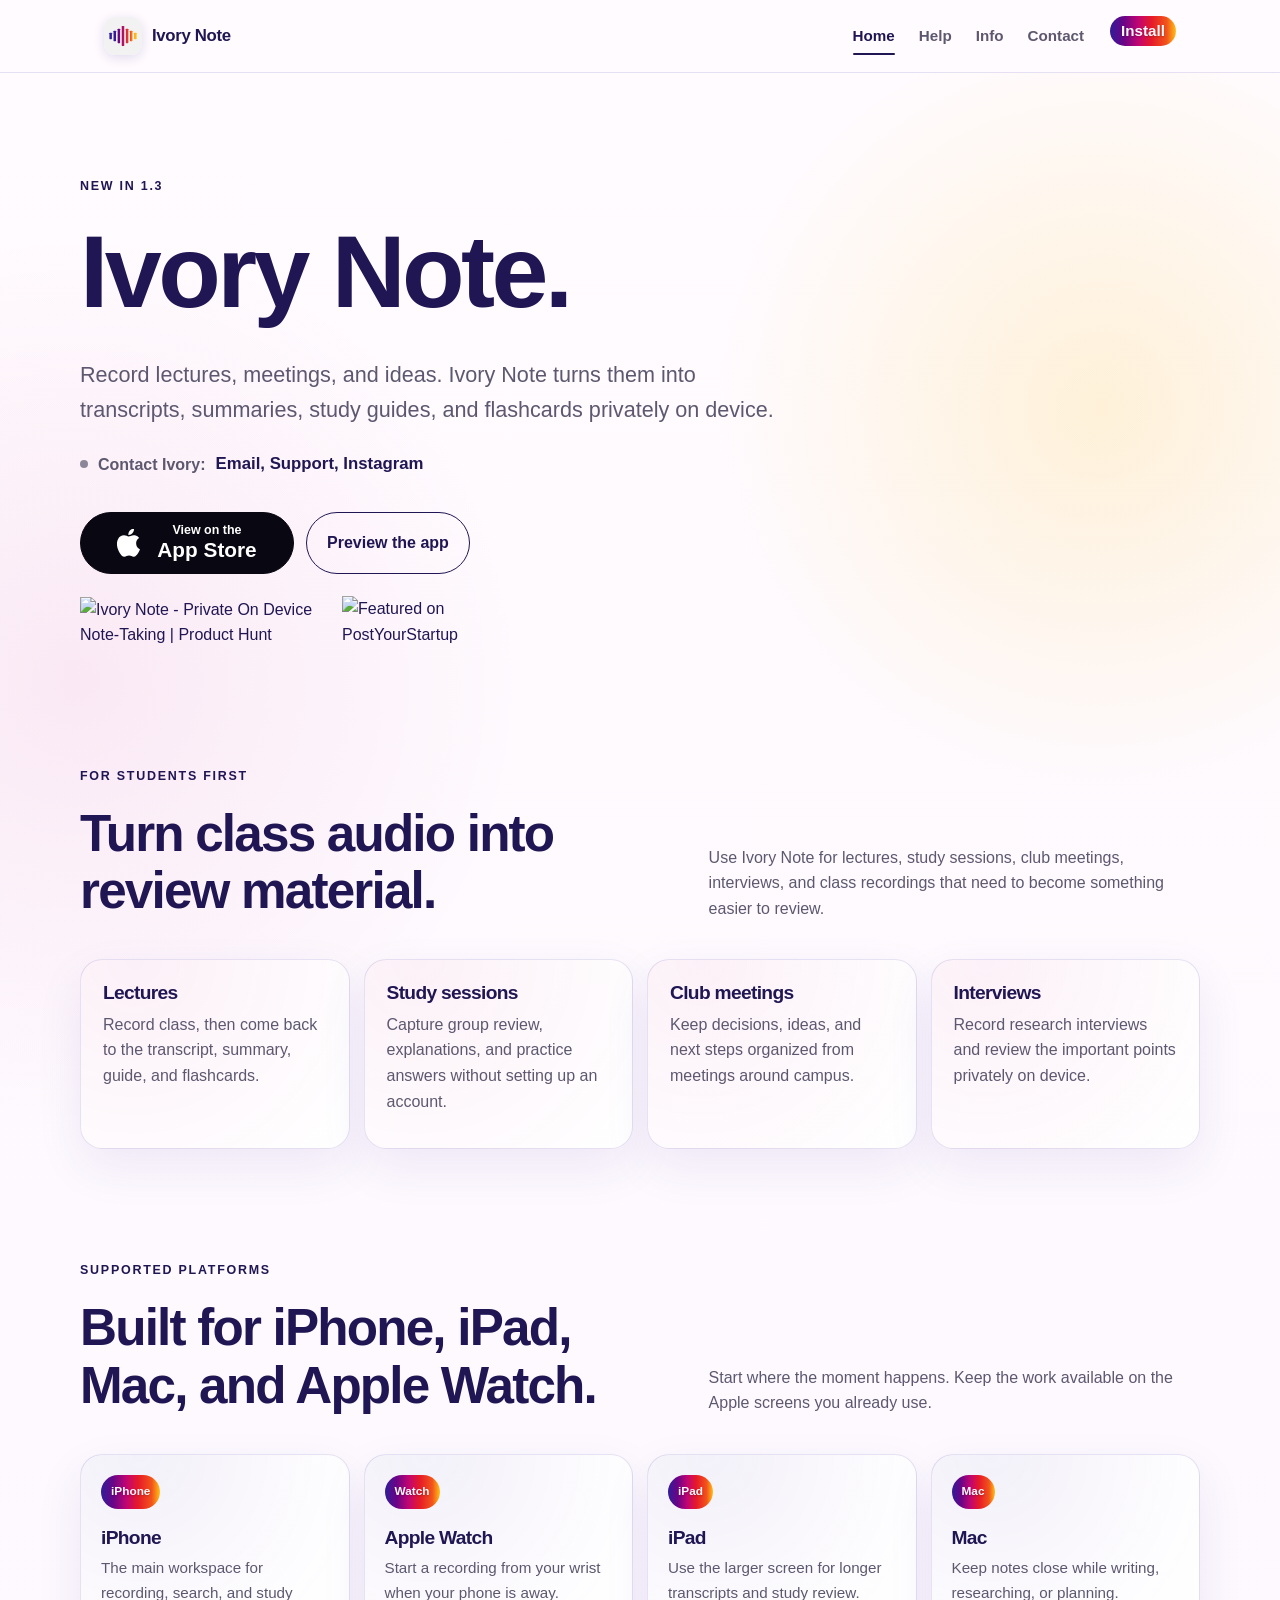
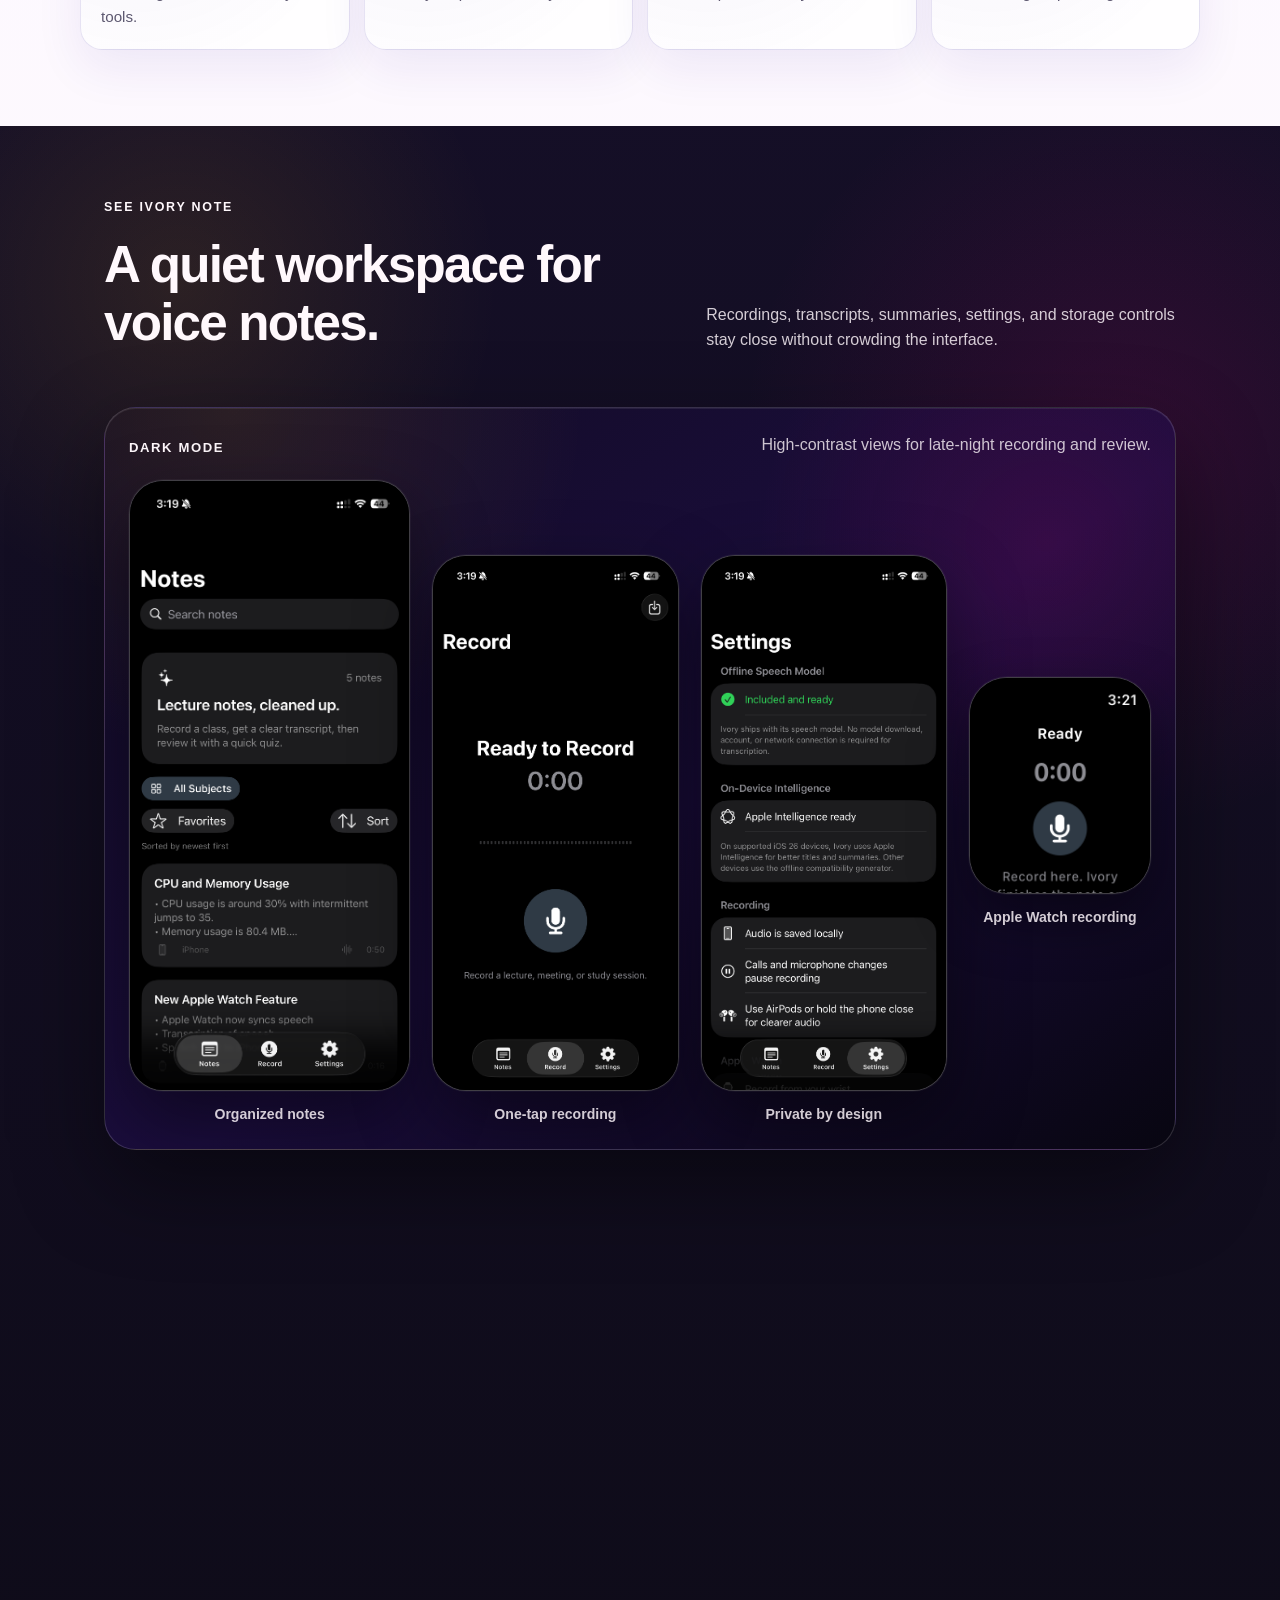
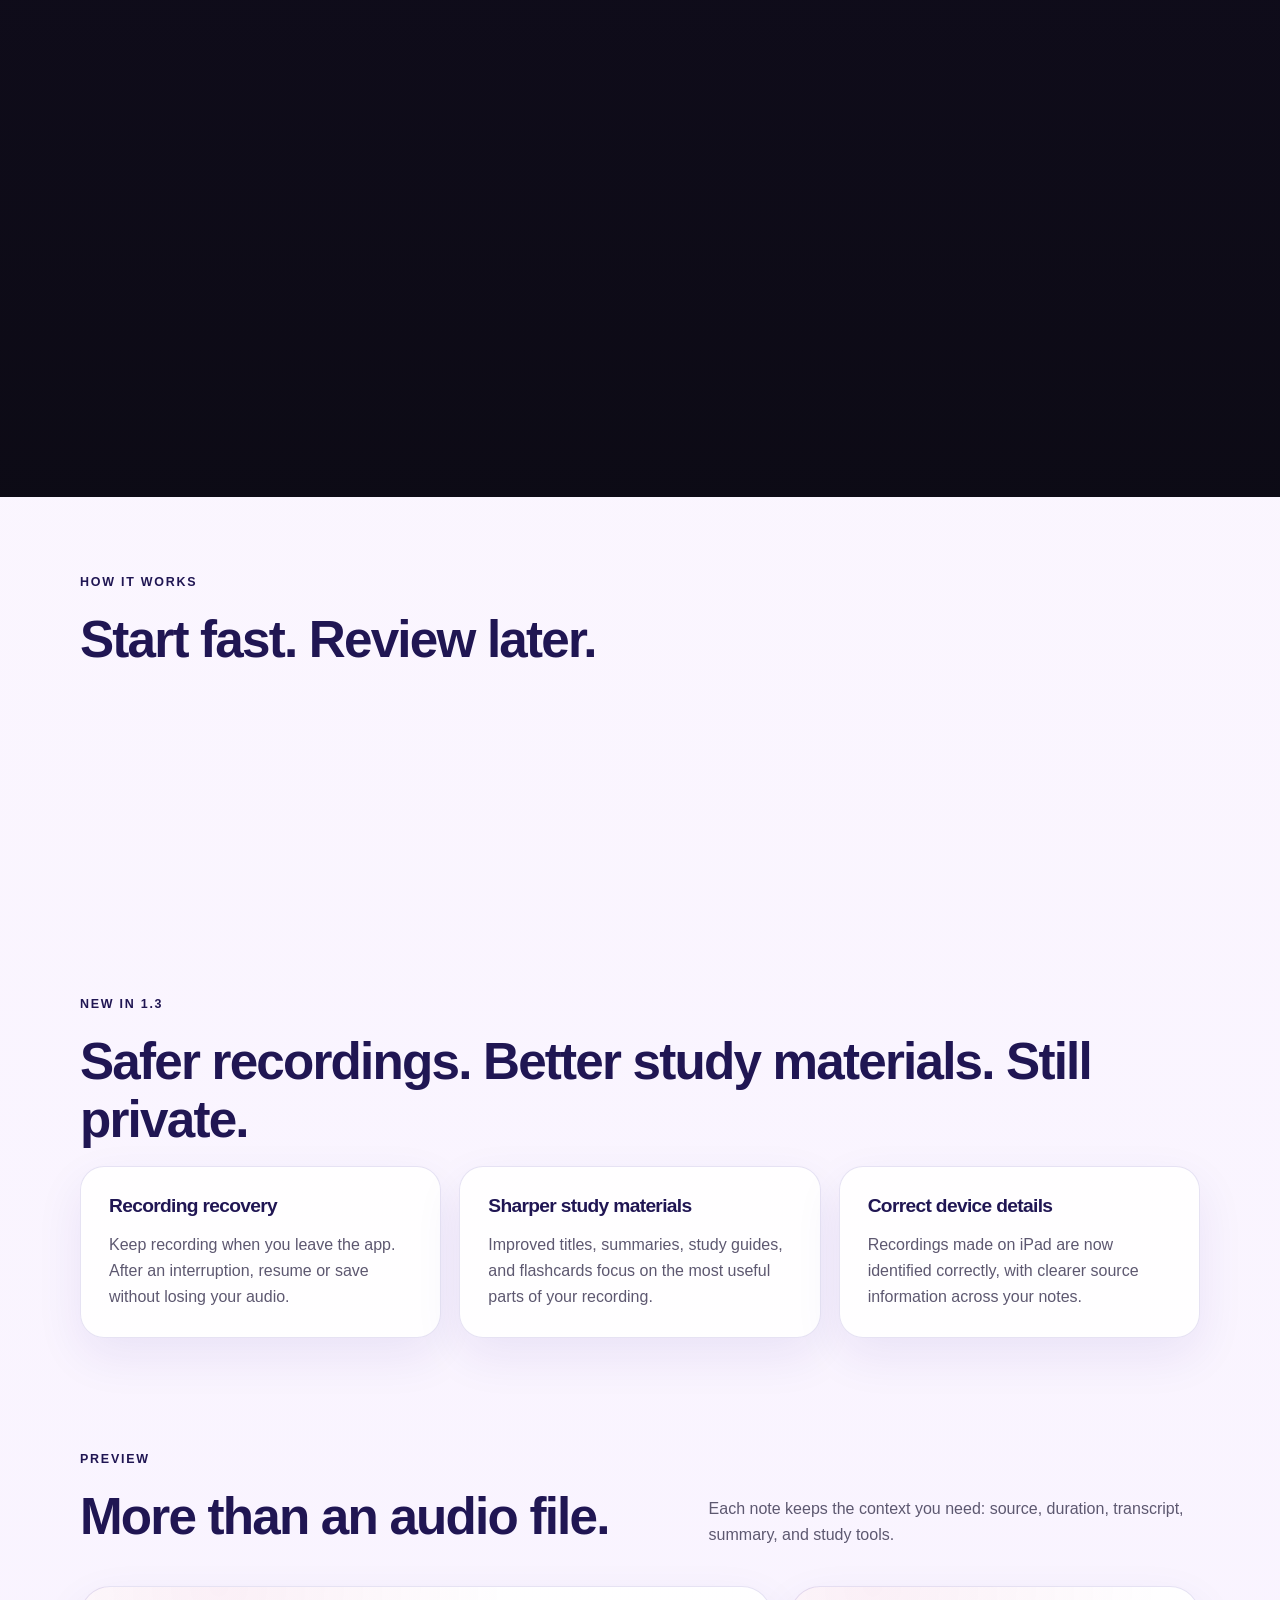
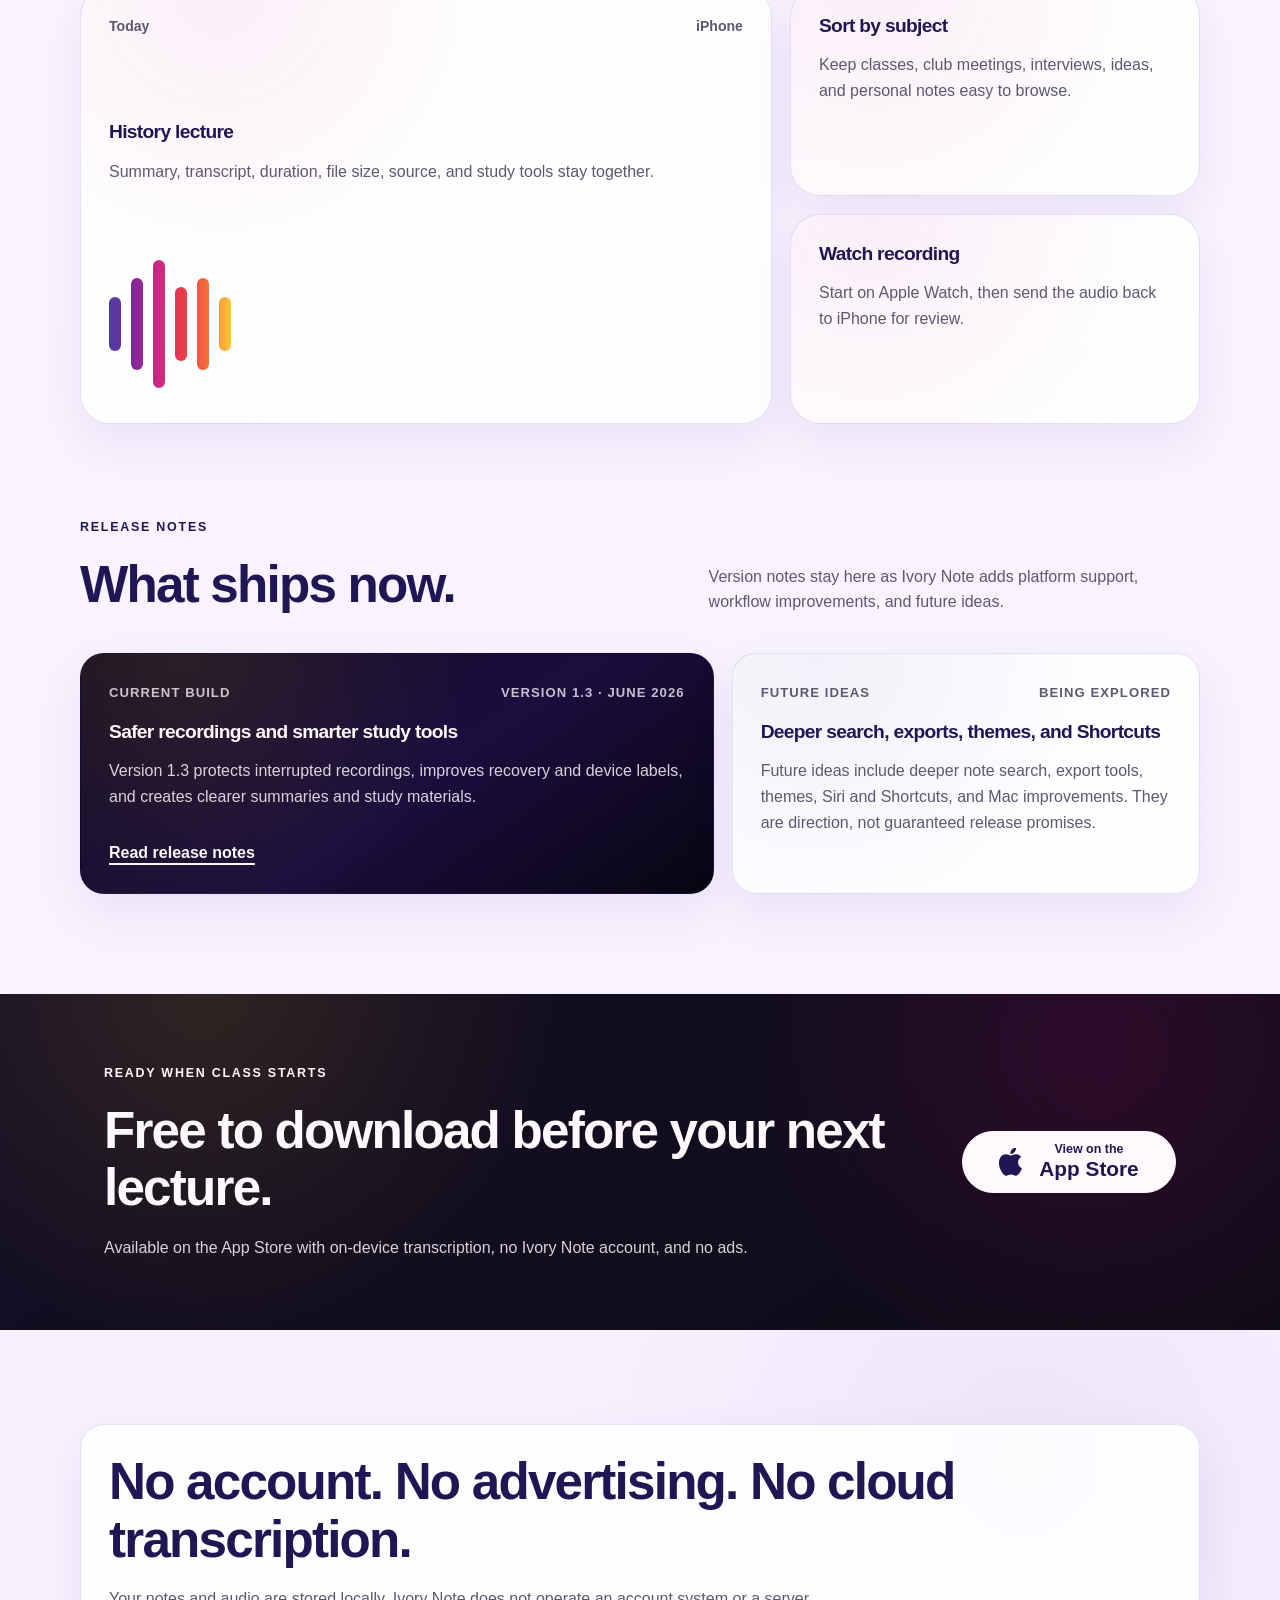
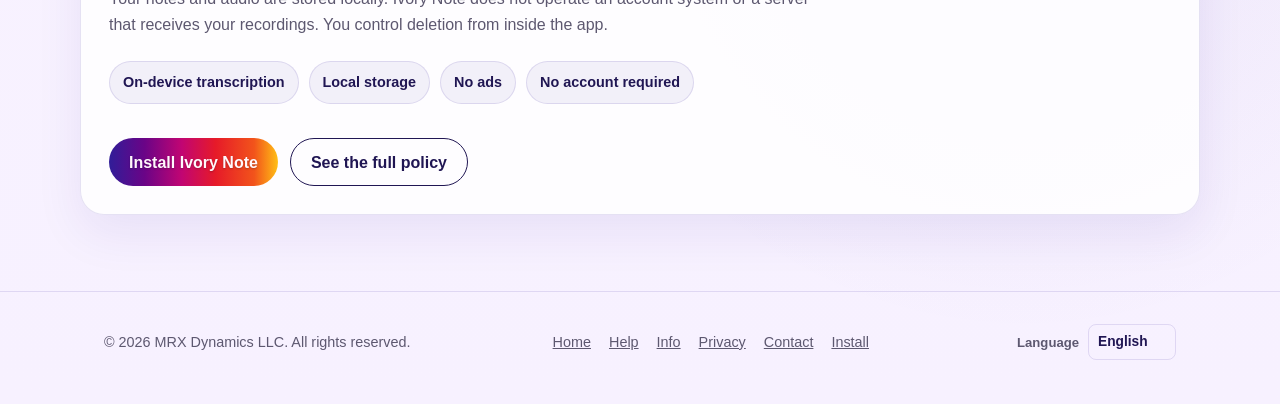
==== commit 5122ef01: "Add PostYourStartup badge" ====
--- a/Website/index.html
+++ b/Website/index.html
@@ -108,13 +108,22 @@
                 </a>
                 <a class="button secondary" href="#screenshots">Preview the app</a>
             </div>
-            <a class="product-hunt-badge" href="https://www.producthunt.com/products/ivory-note?embed=true&amp;utm_source=badge-featured&amp;utm_medium=badge&amp;utm_campaign=badge-ivory-note" target="_blank" rel="noopener noreferrer">
-                <picture>
-                    <source media="(prefers-color-scheme: dark)" srcset="https://api.producthunt.com/widgets/embed-image/v1/featured.svg?post_id=1184044&amp;theme=dark&amp;t=1782834951747">
-                    <source media="(prefers-color-scheme: light)" srcset="https://api.producthunt.com/widgets/embed-image/v1/featured.svg?post_id=1184044&amp;theme=light&amp;t=1782834792132">
-                    <img alt="Ivory Note - Private On Device Note-Taking | Product Hunt" width="250" height="54" src="https://api.producthunt.com/widgets/embed-image/v1/featured.svg?post_id=1184044&amp;theme=neutral&amp;t=1782834946541">
-                </picture>
-            </a>
+            <div class="launch-badges" aria-label="Launch badges">
+                <a class="launch-badge product-hunt-badge" href="https://www.producthunt.com/products/ivory-note?embed=true&amp;utm_source=badge-featured&amp;utm_medium=badge&amp;utm_campaign=badge-ivory-note" target="_blank" rel="noopener noreferrer">
+                    <picture>
+                        <source media="(prefers-color-scheme: dark)" srcset="https://api.producthunt.com/widgets/embed-image/v1/featured.svg?post_id=1184044&amp;theme=dark&amp;t=1782834951747">
+                        <source media="(prefers-color-scheme: light)" srcset="https://api.producthunt.com/widgets/embed-image/v1/featured.svg?post_id=1184044&amp;theme=light&amp;t=1782834792132">
+                        <img alt="Ivory Note - Private On Device Note-Taking | Product Hunt" width="250" height="54" src="https://api.producthunt.com/widgets/embed-image/v1/featured.svg?post_id=1184044&amp;theme=neutral&amp;t=1782834946541">
+                    </picture>
+                </a>
+                <a class="launch-badge startup-badge" href="https://postyourstartup.co/startup/ivory-note?ref=badge" target="_blank" rel="noopener noreferrer">
+                    <picture>
+                        <source media="(prefers-color-scheme: dark)" srcset="https://postyourstartup.co/api/badge/ivory-note?theme=dark">
+                        <source media="(prefers-color-scheme: light)" srcset="https://postyourstartup.co/api/badge/ivory-note?theme=light">
+                        <img src="https://postyourstartup.co/api/badge/ivory-note?theme=neutral" alt="Featured on PostYourStartup" width="212" height="55">
+                    </picture>
+                </a>
+            </div>
         </section>
 
         <section class="section shell student-section" aria-labelledby="students">
--- a/Website/styles.css
+++ b/Website/styles.css
@@ -386,23 +386,37 @@
     color: #fff;
 }
 
-.product-hunt-badge {
+.launch-badges {
+    align-items: center;
+    display: flex;
+    flex-wrap: wrap;
+    gap: 12px;
+    margin-top: 22px;
+}
+
+.launch-badge {
     display: inline-flex;
-    margin-top: 22px;
-    max-width: 250px;
     text-decoration: none;
     transition: opacity var(--motion), transform var(--motion);
 }
 
-.product-hunt-badge:hover {
+.launch-badge:hover {
     opacity: 0.9;
     transform: translateY(-2px);
 }
 
-.product-hunt-badge img {
+.launch-badge img {
     display: block;
     height: auto;
     max-width: 100%;
+}
+
+.product-hunt-badge {
+    max-width: 250px;
+}
+
+.startup-badge {
+    max-width: 212px;
 }
 
 .student-section {
@@ -1591,13 +1605,19 @@
         width: 100%;
     }
 
-    .product-hunt-badge {
+    .launch-badges {
+        align-items: flex-start;
+        flex-direction: column;
+        width: 100%;
+    }
+
+    .launch-badge {
         max-width: none;
         width: 100%;
     }
 
-    .product-hunt-badge picture,
-    .product-hunt-badge img {
+    .launch-badge picture,
+    .launch-badge img {
         width: 100%;
     }
 
